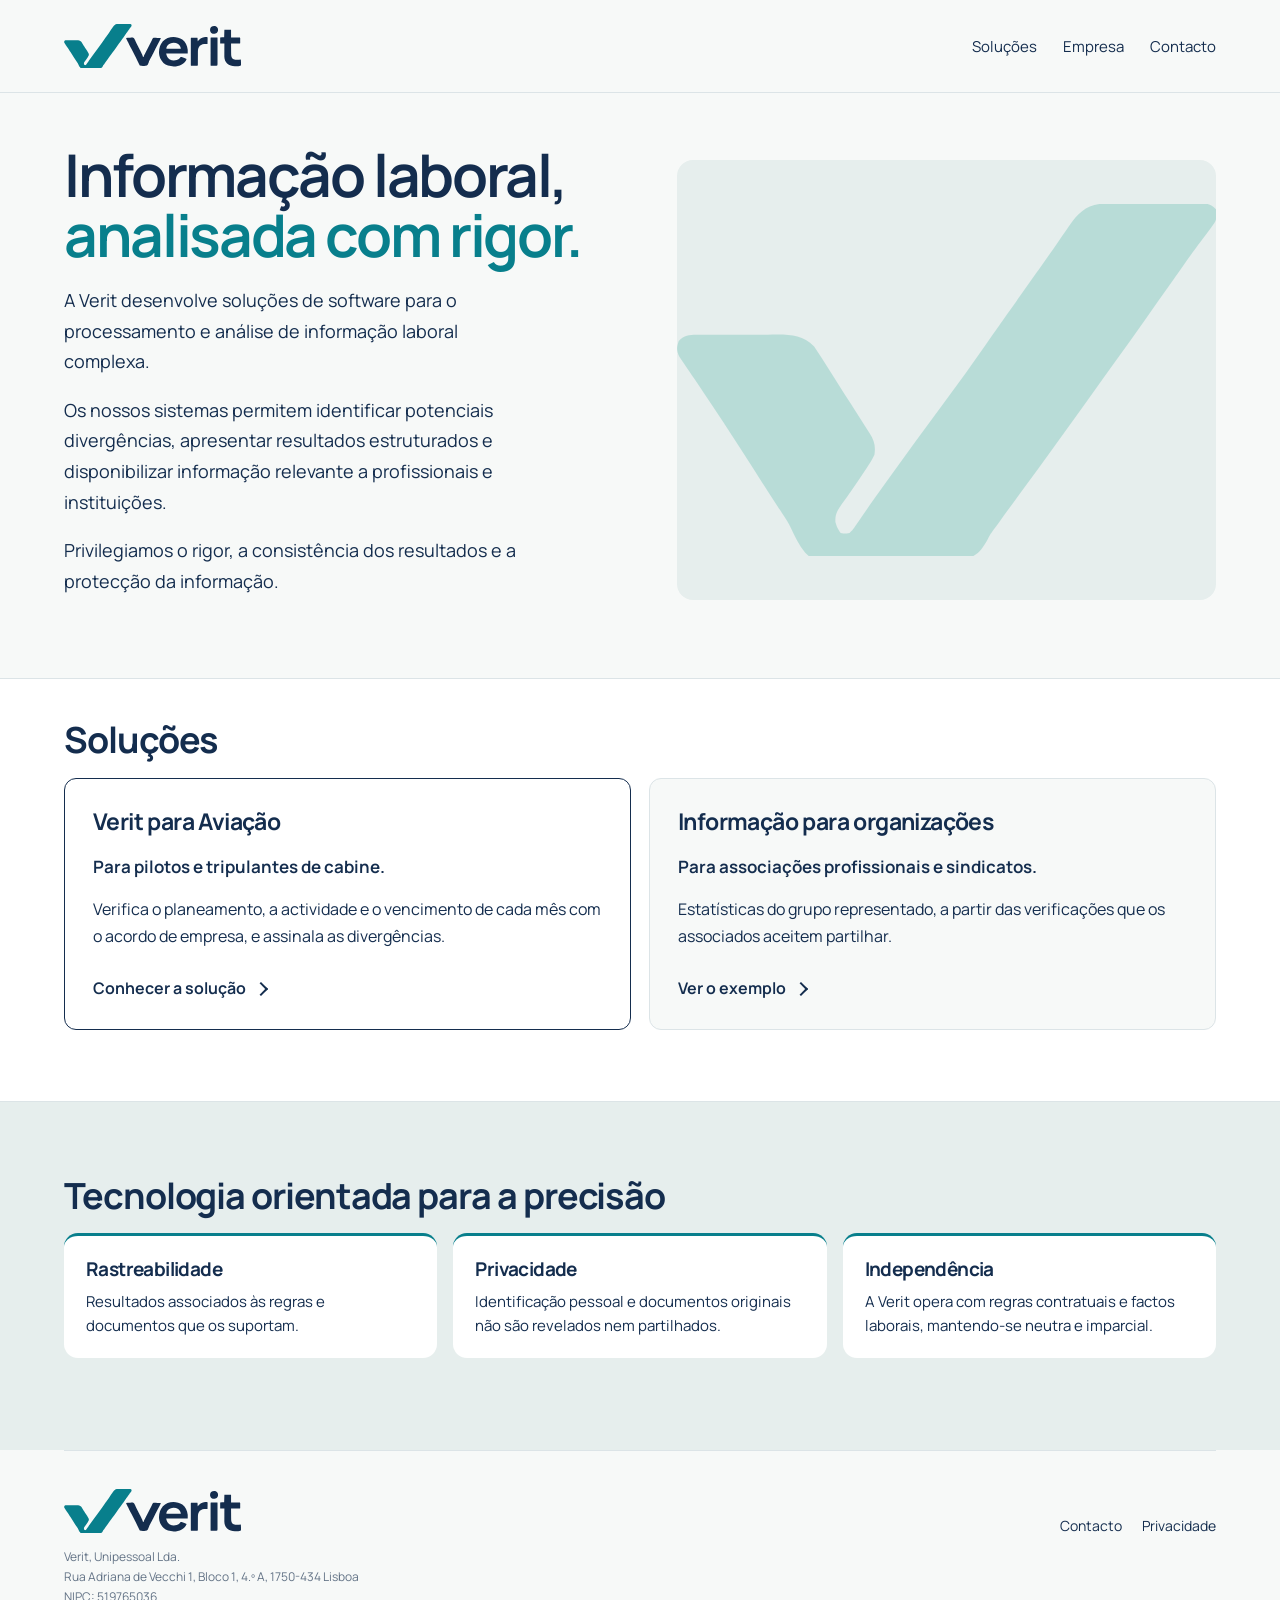
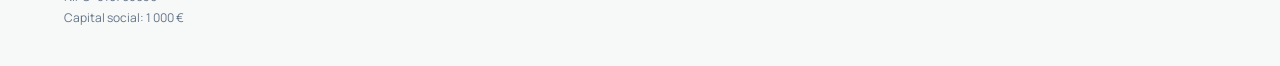
==== index.html @ fc1a677f "Independência: sem «sempre» Co-authored-by: Cursor <cursoragent@cursor.com>" ====
<!DOCTYPE html><html lang="pt-PT"><head><meta charSet="utf-8"/><meta name="viewport" content="width=device-width, initial-scale=1"/><link rel="preload" href="/brand/verit-horizontal.svg" as="image"/><link rel="stylesheet" href="/_next/static/chunks/0a1lt8kpye5p0.css" data-precedence="next"/><link rel="preload" as="script" fetchPriority="low" href="/_next/static/chunks/3hb8srup5625a.js"/><script src="/_next/static/chunks/43xzl1lfhf0kw.js" async=""></script><script src="/_next/static/chunks/3ka5mp7tlshkb.js" async=""></script><script src="/_next/static/chunks/turbopack-2u1d16houkiyo.js" async=""></script><script src="/_next/static/chunks/3rfi-3zkhb03a.js" async=""></script><script src="/_next/static/chunks/13_n7xgl4nk0u.js" async=""></script><meta name="theme-color" content="#F7F9F8"/><title>Verit — Informação laboral, analisada com rigor</title><meta name="description" content="A Verit desenvolve software que analisa planeamentos, tempos de trabalho e remunerações à luz das regras aplicáveis, com a referência de cada verificação."/><link rel="icon" href="/icon.svg?icon.2-k_0nrg1xyh2.svg" sizes="any" type="image/svg+xml"/><script src="/_next/static/chunks/0cz1d0mv5g_q7.js" noModule=""></script></head><body><div hidden=""><!--$--><!--/$--></div><a class="skip" href="#conteudo">Saltar para o conteúdo</a><div class="topbar"><div class="wrap"><header class="nav"><a class="logo" href="/" aria-label="Verit início"><img src="/brand/verit-horizontal.svg" alt="" width="795" height="198"/></a><nav class="links" aria-label="Principal"><a href="/aviacao">Soluções</a><a href="/empresa">Empresa</a><a href="/empresa#contacto">Contacto</a></nav></header></div></div><main class="site" id="conteudo" tabindex="-1"><section class="hero-band"><div class="wrap"><div class="hero"><div><h1>Informação laboral, <em>analisada com rigor.</em></h1><p>A Verit desenvolve soluções de software para o processamento e análise de informação laboral complexa.</p><p>Os nossos sistemas permitem identificar potenciais divergências, apresentar resultados estruturados e disponibilizar informação relevante a profissionais e instituições.</p><p>Privilegiamos o rigor, a consistência dos resultados e a protecção da informação.</p></div><div class="hero-art hero-mark" aria-hidden="true"><div class="giant-v"></div></div></div></div></section><section class="band-white" aria-labelledby="solucoes"><div class="wrap"><h2 id="solucoes">Soluções</h2><div class="split solutions-grid"><article class="card solution-card solution-primary"><h3>Verit para Aviação</h3><p class="card-lead">Para pilotos e tripulantes de cabine.</p><p>Verifica o planeamento, a actividade e o vencimento de cada mês com o acordo de empresa, e assinala as divergências.</p><p><a class="more" href="/aviacao">Conhecer a solução</a></p></article><article class="card solution-card solution-next"><h3>Informação para organizações</h3><p class="card-lead">Para associações profissionais e sindicatos.</p><p>Estatísticas do grupo representado, a partir das verificações que os associados aceitem partilhar.</p><p><a class="more" href="/aviacao#sindicatos">Ver o exemplo</a></p></article></div></div></section><section class="band-tint" aria-labelledby="tecnologia"><div class="wrap"><h2 id="tecnologia">Tecnologia orientada para a precisão</h2><ul class="principles"><li><h3>Rastreabilidade</h3><p>Resultados associados às regras e documentos que os suportam.</p></li><li><h3>Privacidade</h3><p>Identificação pessoal e documentos originais não são revelados nem partilhados.</p></li><li><h3>Independência</h3><p>A Verit opera com regras contratuais e factos laborais, mantendo-se neutra e imparcial.</p></li></ul></div></section></main><div class="wrap"><footer class="footer"><div class="foottop"><a class="logo" href="/" aria-label="Verit início"><img src="/brand/verit-horizontal.svg" alt="" width="795" height="198"/></a><nav class="footlinks" aria-label="No fim da página"><a href="/empresa#contacto">Contacto</a><a href="/privacidade">Privacidade</a></nav></div><div class="footlegal"><p>Verit, Unipessoal Lda.</p><p>Rua Adriana de Vecchi 1, Bloco 1, 4.º A, 1750-434 Lisboa</p><p>NIPC: 519765036</p><p>Capital social: 1 000 €</p></div></footer></div><!--$--><!--/$--><script id="_R_">(globalThis["TURBOPACK"] || (globalThis["TURBOPACK"] = [])).push({"otherChunks":["static/chunks/3hb8srup5625a.js","static/chunks/43xzl1lfhf0kw.js","static/chunks/3ka5mp7tlshkb.js"],"runtimeModuleIds":[80419]});</script><script src="/_next/static/chunks/3hb8srup5625a.js" async=""></script><script>(self.__next_f=self.__next_f||[]).push([0])</script><script>self.__next_f.push([1,"1:\"$Sreact.fragment\"\n2:\"/_next/static/chunks/3rfi-3zkhb03a.js\"\n3:I[53833,[\"$2\"],\"default\"]\n4:I[28911,[\"$2\"],\"default\"]\n6:\"/_next/static/chunks/13_n7xgl4nk0u.js\"\n7:\"LegacyHashRedirect\"\n8:I[1217,[\"$2\",\"$6\"],\"$7\"]\nf:\"ViewportBoundary\"\n10:I[75101,[\"$2\"],\"$f\"]\n12:\"MetadataBoundary\"\n13:I[75101,[\"$2\"],\"$12\"]\n14:\"$Sreact.suspense\"\n16:I[36074,[\"$2\"],\"default\",1]\n:HL[\"/_next/static/chunks/0a1lt8kpye5p0.css\",\"style\"]\n:HL[\"/brand/verit-horizontal.svg\",\"image\"]\n5:[[\"children\",{\"s\":\"__PAGE__\",\"h\":512,\"d\":{\"r\":[\"$\",\"$1\",\"c\",{\"children\":[[[\"$\",\"a\",null,{\"className\":\"skip\",\"href\":\"#conteudo\",\"children\":\"Saltar para o conteúdo\"}],[\"$\",\"div\",null,{\"className\":\"topbar\",\"children\":[\"$\",\"div\",null,{\"className\":\"wrap\",\"children\":[\"$\",\"header\",null,{\"className\":\"nav\",\"children\":[[\"$\",\"a\",null,{\"className\":\"logo\",\"href\":\"/\",\"aria-label\":\"Verit início\",\"children\":[\"$\",\"img\",null,{\"src\":\"/brand/verit-horizontal.svg\",\"alt\":\"\",\"width\":795,\"height\":198}]}],[\"$\",\"nav\",null,{\"className\":\"links\",\"aria-label\":\"Principal\",\"children\":[[\"$\",\"a\",\"/aviacao\",{\"href\":\"/aviacao\",\"aria-current\":\"$undefined\",\"children\":\"Soluções\"}],[\"$\",\"a\",\"/empresa\",{\"href\":\"/empresa\",\"aria-current\":\"$undefined\",\"children\":\"Empresa\"}],[\"$\",\"a\",\"/empresa#contacto\",{\"href\":\"/empresa#contacto\",\"aria-current\":\"$undefined\",\"children\":\"Contacto\"}]]}]]}]}]}],[\"$\",\"main\",null,{\"className\":\"site\",\"id\":\"conteudo\",\"tabIndex\":-1,\"children\":[[\"$\",\"$L8\",null,{\"from\":\"#empresa\",\"to\":\"/empresa\"}],[\"$\",\"section\",null,{\"className\":\"hero-band\",\"children\":[\"$\",\"div\",null,{\"className\":\"wrap\",\"children\":[\"$\",\"div\",null,{\"className\":\"hero\",\"children\":[[\"$\",\"div\",null,{\"children\":[[\"$\",\"h1\",null,{\"children\":[\"Informação laboral, \",[\"$\",\"em\",null,{\"children\":\"analisada com rigor.\"}]]}],[\"$\",\"p\",null,{\"children\":\"A Verit desenvolve soluções de software para o processamento e análise de informação laboral complexa.\"}],[\"$\",\"p\",null,{\"children\":\"Os nossos sistemas permitem identificar potenciais divergências, apresentar resultados estruturados e disponibilizar informação relevante a profissionais e instituições.\"}],[\"$\",\"p\",null,{\"children\":\"Privilegiamos o rigor, a consistência dos resultados e a protecção da informação.\"}]]}],[\"$\",\"div\",null,{\"className\":\"hero-art hero-mark\",\"aria-hidden\":\"true\",\"children\":[\"$\",\"div\",null,{\"className\":\"giant-v\"}]}]]}]}]}],[\"$\",\"section\",null,{\"className\":\"band-white\",\"aria-labelledby\":\"solucoes\",\"children\":[\"$\",\"div\",null,{\"className\":\"wrap\",\"children\":[[\"$\",\"h2\",null,{\"id\":\"solucoes\",\"children\":\"Soluções\"}],[\"$\",\"div\",null,{\"className\":\"split solutions-grid\",\"children\":[\"$L9\",\"$La\"]}]]}]}],\"$Lb\"]}],\"$Lc\"],[\"$Ld\"],\"$Le\"]}],\"p\":false,\"v\":null}}]]\n0:{\"P\":null,\"c\":[\"\",\"\"],\"q\":\"\",\"i\":false,\"t\":{\"t\":{\"s\":\"\",\"h\":528,\"d\":{\"r\":[\"$\",\"$1\",\"c\",{\"children\":[[[\"$\",\"link\",\"0\",{\"rel\":\"stylesheet\",\"href\":\"/_next/static/chunks/0a1lt8kpye5p0.css\",\"precedence\":\"next\",\"crossOrigin\":\"$undefined\",\"nonce\":\"$undefined\"}],[\"$\",\"script\",\"script-0\",{\"src\":\"/_next/static/chunks/3rfi-3zkhb03a.js\",\"async\":true,\"nonce\":\"$undefined\"}]],[\"$\",\"html\",null,{\"lang\":\"pt-PT\",\"children\":[\"$\",\"body\",null,{\"children\":[\"$\",\"$L3\",null,{\"parallelRouterKey\":\"children\",\"error\":\"$undefined\",\"errorStyles\":\"$undefined\",\"errorScripts\":\"$undefined\",\"template\":[\"$\",\"$L4\",null,{}],\"templateStyles\":\"$undefined\",\"templateScripts\":\"$undefined\",\"notFound\":[[[\"$\",\"a\",null,{\"className\":\"skip\",\"href\":\"#conteudo\",\"children\":\"Saltar para o conteúdo\"}],[\"$\",\"div\",null,{\"className\":\"topbar\",\"children\":[\"$\",\"div\",null,{\"className\":\"wrap\",\"children\":[\"$\",\"header\",null,{\"className\":\"nav\",\"children\":[[\"$\",\"a\",null,{\"className\":\"logo\",\"href\":\"/\",\"aria-label\":\"Verit início\",\"children\":[\"$\",\"img\",null,{\"src\":\"/brand/verit-horizontal.svg\",\"alt\":\"\",\"width\":795,\"height\":198}]}],[\"$\",\"nav\",null,{\"className\":\"links\",\"aria-label\":\"Principal\",\"children\":[[\"$\",\"a\",\"/aviacao\",{\"href\":\"/aviacao\",\"aria-current\":\"$undefined\",\"children\":\"Soluções\"}],[\"$\",\"a\",\"/empresa\",{\"href\":\"/empresa\",\"aria-current\":\"$undefined\",\"children\":\"Empresa\"}],[\"$\",\"a\",\"/empresa#contacto\",{\"href\":\"/empresa#contacto\",\"aria-current\":\"$undefined\",\"children\":\"Contacto\"}]]}]]}]}]}],[\"$\",\"main\",null,{\"className\":\"site\",\"id\":\"conteudo\",\"tabIndex\":-1,\"children\":[\"$\",\"div\",null,{\"className\":\"wrap\",\"children\":[\"$\",\"div\",null,{\"className\":\"page-intro\",\"children\":[[\"$\",\"h1\",null,{\"children\":\"Esta página não existe.\"}],[\"$\",\"p\",null,{\"className\":\"muted\",\"children\":\"O endereço não corresponde a nenhuma página da Verit.\"}],[\"$\",\"p\",null,{\"children\":[\"$\",\"a\",null,{\"className\":\"btn\",\"href\":\"/\",\"children\":\"Início\"}]}]]}]}]}],[\"$\",\"div\",null,{\"className\":\"wrap\",\"children\":[\"$\",\"footer\",null,{\"className\":\"footer\",\"children\":[[\"$\",\"div\",null,{\"className\":\"foottop\",\"children\":[[\"$\",\"a\",null,{\"className\":\"logo\",\"href\":\"/\",\"aria-label\":\"Verit início\",\"children\":[\"$\",\"img\",null,{\"src\":\"/brand/verit-horizontal.svg\",\"alt\":\"\",\"width\":795,\"height\":198}]}],[\"$\",\"nav\",null,{\"className\":\"footlinks\",\"aria-label\":\"No fim da página\",\"children\":[[\"$\",\"a\",\"/empresa#contacto\",{\"href\":\"/empresa#contacto\",\"children\":\"Contacto\"}],[\"$\",\"a\",\"/privacidade\",{\"href\":\"/privacidade\",\"children\":\"Privacidade\"}]]}]]}],[\"$\",\"div\",null,{\"className\":\"footlegal\",\"children\":[[\"$\",\"p\",\"Verit, Unipessoal Lda.\",{\"children\":\"Verit, Unipessoal Lda.\"}],[\"$\",\"p\",\"Rua Adriana de Vecchi 1, Bloco 1, 4.º A, 1750-434 Lisboa\",{\"children\":\"Rua Adriana de Vecchi 1, Bloco 1, 4.º A, 1750-434 Lisboa\"}],[\"$\",\"p\",\"NIPC: 519765036\",{\"children\":\"NIPC: 519765036\"}],[\"$\",\"p\",\"Capital social: 1 000 €\",{\"children\":\"Capital social: 1 000 €\"}]]}]]}]}]],[]],\"forbidden\":\"$undefined\",\"unauthorized\":\"$undefined\"}]}]}]]}],\"p\":false,\"v\":null},\"c\":\"$Q5\"},\"h\":{\"r\":[\"$\",\"$1\",\"h\",{\"children\":[null,[\"$\",\"$L10\",null,{\"children\":\"$L11\"}],[\"$\",\"$L13\",null,{\"children\":[[\"$\",\"div\",null,{\"hidden\":true,\"children\":[\"$\",\"$14\",null,{\"name\":\"Next.Metadata\",\"children\":\"$L15\"}]}],null]}],null]}],\"p\":false,\"v\":null}},\"m\":\"$undefined\",\"G\":[\"$16\",[[\"$\",\"link\",\"0\",{\"rel\":\"stylesheet\",\"href\":\"/_next/static/chunks/0a1lt8kpye5p0.css\",\"precedence\":\"next\",\"crossOrigin\":\"$undefined\",\"nonce\":\"$undefined\"}]]],\"S\":true,\"r\":\"$undefined\",\"s\":\"$undefined\",\"a\":\"$undefined\",\"l\":\"$undefined\",\"p\":\"$undefined\",\"d\":\"$undefined\",\"b\":\"9ZPC-E2TnrSd8UQCEp_gP\"}\n17:I[75101,[\"$2\"],\"OutletBoundary\"]\n9:[\"$\",\"article\",null,{\"className\":\"card solution-card solution-primary\",\"children\":[[\"$\",\"h3\",null,{\"children\":\"Verit para Aviação\"}],[\"$\",\"p\",null,{\"className\":\"card-lead\",\"children\":\"Para pilotos e tripulantes de cabine.\"}],[\"$\",\"p\",null,{\"children\":\"Verifica o planeamento, a actividade e o vencimento de cada mês com o acordo de empresa, e assinala as divergências.\"}],[\"$\",\"p\",null,{\"children\":[\"$\",\"a\",null,{\"className\":\"more\",\"href\":\"/aviacao\",\"children\":\"Conhecer a solução\"}]}]]}]\na:[\"$\",\"article\",null,{\"className\":\"card solution-card solution-next\",\"children\":[[\"$\",\"h3\",null,{\"children\":\"Informação para organizações\"}],[\"$\",\"p\",null,{\"className\":\"card-lead\",\"children\":\"Para associações profissionais e sindicatos.\"}],[\"$\",\"p\",null,{\"children\":\"Estatísticas do grupo representado, a partir das verificações que os associados aceitem partilhar.\"}],[\"$\",\"p\",null,{\"children\":[\"$\",\"a\",null,{\"className\":\"more\",\"href\":\"/aviacao#sindicatos\",\"children\":\"Ver o exemplo\"}]}]]}]\nb:[\"$\",\"section\",null,{\"className\":\"band-tint\",\"aria-labelledby\":\"tecnologia\",\"children\":[\"$\",\"div\",null,{\"className\":\"wrap\",\"children\":[[\"$\",\"h2\",null,{\"id\":\"tecnologia\",\"children\":\"Tecnologia orientada para a precisão\"}],[\"$\",\"ul\",null,{\"className\":\"principles\",\"children\":[[\"$\",\"li\",\"Rastreabilidade\",{\"children\":[[\"$\",\"h3\",null,{\"children\":\"Rastreabilidade\"}],[\"$\",\"p\",null,{\"children\":\"Resultados associados às regras e documentos que os suportam.\"}]]}],[\"$\",\"li\",\"Privacidade\",{\"children\":[[\"$\",\"h3\",null,{\"children\":\"Privacidade\"}],[\"$\",\"p\",null,{\"children\":\"Identificação pessoal e documentos originais não são revelados nem partilhados.\"}]]}],[\"$\",\"li\",\"Independência\",{\"children\":[[\"$\",\"h3\",null,{\"children\":\"Independência\"}],[\"$\",\"p\",null,{\"children\":\"A Verit opera com regras contratuais e factos laborais, mantendo-se neutra e imparcial.\"}]]}]]}]]}]}]\nc:[\"$\",\"div\",null,{\"className\":\"wrap\",\"children\":[\"$\",\"footer\",null,{\"className\":\"footer\",\"children\":[[\"$\",\"div\",null,{\"className\":\"foottop\",\"children\":[[\"$\",\"a\",null,{\"className\":\"logo\",\"href\":\"/\",\"aria-label\":\"Verit início\",\"children\":[\"$\",\"img\",null,{\"src\":\"/brand/verit-horizontal.svg\",\"alt\":\"\",\"width\":795,\"height\":198}]}],[\"$\",\"nav\",null,{\"className\":\"footlinks\",\"aria-label\":\"No fim da página\",\"children\":[[\"$\",\"a\",\"/empresa#contacto\",{\"href\":\"/empresa#contacto\",\"children\":\"Contacto\"}],[\"$\",\"a\",\"/privacidade\",{\"href\":\"/privacidade\",\"children\":\"Privacidade\"}]]}]]}],[\"$\",\"div\",null,{\"className\":\"footlegal\",\"children\":[[\"$\",\"p\",\"Verit, Unipessoal Lda.\",{\"children\":\"Verit, Unipessoal Lda.\"}],[\"$\",\"p\",\"Rua Adriana de Vecchi 1, Bloco 1, 4.º A, 1750-434 Lisboa\",{\"children\":\"Rua Adriana de Vecchi 1, Bloco 1, 4.º A, 1750-434 Lisboa\"}],[\"$\",\"p\",\"NIPC: 519765036\",{\"children\":\"NIPC: 519765036\"}],[\"$\",\"p\",\"Capital social: 1 000 €\",{\"children\":\"Capital social: 1 000 €\"}]]}]]}]}]\nd:[\"$\",\"script\",\"script-0\",{\"src\":\"/_next/static/chunks/13_n7xgl4nk0u.js\",\"async\":true,\"nonce\":\"$undefined\"}]\ne:[\"$\",\"$L17\",null,{\"children\":[\"$\",\"$14\",null,{\"name\":\"Next.MetadataOutlet\",\"children\":\"$@18\"}]}]\n11:[[\"$\",\"meta\",\"0\",{\"charSet\":\"utf-8\"}],[\"$\",\"meta\",\"1\",{\"name\":\"viewport\",\"content\":\"width=device-width, initial-scale=1\"}],[\"$\",\"meta\",\"2\",{\"name\":\"theme-color\",\"content\":\"#F7F9F8\"}]]\n19:I[92898,[\"$2\"],\"IconMark\"]\n15:[[\"$\",\"title\",\"0\",{\"children\":\"Verit — Informação laboral, analisada com rigor\"}],[\"$\",\"meta\",\"1\",{\"name\":\"description\",\"content\":\"A Verit desenvolve software que analisa planeamentos, tempos de trabalho e remunerações à luz das regras aplicáveis, com a referência de cada verificação.\"}],[\"$\",\"link\",\"2\",{\"rel\":\"icon\",\"href\":\"/icon.svg?icon.2-k_0nrg1xyh2.svg\",\"sizes\":\"any\",\"type\":\"image/svg+xml\"}],[\"$\",\"$L19\",\"3\",{}]]\n18:null\n"])</script></body></html>
---- _next/static/chunks/0a1lt8kpye5p0.css ----
@font-face{font-family:Manrope;src:url(/fonts/Manrope-Variable.ttf)format("truetype");font-weight:200 800;font-display:swap}:root{--navy:#142d4e;--teal:#087f8c;--paper:#f7f9f8;--mint:#ddf3eb;--line:#dce4e7;--muted:#637386}*{box-sizing:border-box}html{scroll-behavior:smooth;--lightningcss-light:initial;--lightningcss-dark: ;color-scheme:light;overflow-x:clip}body{background:var(--paper);width:100%;max-width:100%;color:var(--navy);font-synthesis:none;-webkit-font-smoothing:antialiased;margin:0;font-family:Manrope,Arial,Helvetica,sans-serif;overflow-x:clip}button,input,select{font:inherit}a{color:inherit;text-decoration:none}button,a,input,select{outline-offset:5px}button{cursor:pointer}button:focus-visible,a:focus-visible{outline:3px solid var(--teal)}.wrap{max-width:1240px;margin:auto;padding:0 44px}.nav{border-bottom:1px solid var(--line);justify-content:space-between;align-items:center;gap:24px;height:92px;display:flex}.logo{align-items:center;gap:7px;min-width:0;max-width:180px;line-height:0;display:inline-flex}.logo img{width:177px;max-width:100%;height:44px;display:block}.links{flex-wrap:wrap;align-items:center;gap:26px;font-size:13px;display:flex}.links a{align-items:center;min-height:44px;display:inline-flex}.btn{background:var(--teal);color:#fff;border:1px solid #0000;border-radius:7px;justify-content:center;align-items:center;gap:16px;padding:15px 23px;font-size:14px;font-weight:600;display:inline-flex}h1{letter-spacing:-5px;margin:27px 0;font-size:clamp(52px,6.8vw,88px);font-weight:650;line-height:1.01}h2{letter-spacing:-2px;margin:18px 0 25px;font-size:clamp(33px,4vw,52px);line-height:1.1}h3{letter-spacing:-.6px;font-size:23px}p{font-size:16px;line-height:1.7}.muted{color:var(--muted)}.hero{grid-template-columns:1.05fr 1fr;align-items:center;gap:64px;padding:76px 0 70px;display:grid}.hero p{max-width:470px;font-size:18px}.hero h1 em{color:var(--teal);font-style:normal}.small{font-size:12px;line-height:1.6}.hero-art{background:#e6eeed;border-radius:16px;justify-content:center;align-items:center;min-height:0;padding:36px 28px;display:flex;position:relative;overflow:hidden}.hero-mark{min-height:440px}.hero-mark .giant-v{opacity:1;width:100%;left:0;right:0}.giant-v{opacity:.9;pointer-events:none;background:#b8dcd7;width:86%;height:100%;position:absolute;top:0;right:-6%;-webkit-mask-image:url(/brand/verit-v.svg);mask-image:url(/brand/verit-v.svg);-webkit-mask-position:50%;mask-position:50%;-webkit-mask-size:contain;mask-size:contain;-webkit-mask-repeat:no-repeat;mask-repeat:no-repeat;-webkit-mask-source-type:alpha;mask-mode:alpha}.analysis-card{background:#fff;border-radius:14px;width:100%;padding:26px;position:relative;box-shadow:0 22px 45px #142d4e14}.hero .analysis-card p{max-width:none;font-size:16px}.hero .analysis-card p.small{font-size:12px}.row{justify-content:space-between;align-items:center;gap:16px;display:flex}.tag{background:var(--mint);color:#17604e;border-radius:5px;padding:7px 9px;font-size:11px;display:inline-flex}.tag.neutral{color:var(--muted);background:#eef1f6}section{padding:86px 0}section p{max-width:42rem}section p a{color:var(--teal);text-underline-offset:3px;text-decoration:underline}section h3{margin:48px 0 12px}.analysis-card.example{max-width:34rem;margin:28px 0 8px}.rules{border-top:1px solid var(--line);max-width:46rem;margin:8px 0 0;padding:0;list-style:none}.rules li{border-bottom:1px solid var(--line);flex-wrap:wrap;justify-content:space-between;align-items:baseline;gap:12px 24px;padding:14px 0;font-size:15px;line-height:1.5;display:flex}.rules li span:first-child{flex:1}.rules li .clause{color:var(--teal);white-space:nowrap;font-weight:700}.footer{border-top:1px solid var(--line);padding:38px 0}.footer p{max-width:22rem}.footlegal{margin-top:14px}.footer .footlegal p{max-width:none;color:var(--muted);margin:0;font-size:12px;line-height:1.7}.foottop{justify-content:space-between;align-items:flex-end;gap:20px;display:flex}.footlinks{flex-wrap:wrap;justify-content:flex-end;gap:20px;font-size:14px;line-height:1;display:flex}.footlinks a{align-items:flex-end;min-height:44px;display:inline-flex}.page-intro{max-width:800px;padding:64px 0 26px}.page-intro h1{font-size:64px}@media (max-width:900px){.wrap{padding:0 23px}.links{justify-content:flex-end;gap:14px}.hero{grid-template-columns:1fr;gap:30px;padding-top:46px}h1{letter-spacing:-3px}.hero-art{min-height:0}.page-intro h1{font-size:50px}section{padding:54px 0}.nav{flex-wrap:wrap;height:auto;min-height:78px;padding-block:12px}.logo img{width:137px;height:34px}}.skip{color:var(--navy);z-index:20;background:#fff;border-radius:7px;padding:10px 14px;font-weight:650;position:absolute;top:0;left:16px;transform:translateY(-120%)}.skip:focus{top:12px;transform:none}.topbar{z-index:5;background:var(--paper);border-bottom:1px solid var(--line);position:sticky;top:0}.topbar .nav{border-bottom:0}.topbar .logo{min-height:44px}.topbar .links{font-size:15px}.links a:hover,.footlinks a:hover{text-underline-offset:4px;text-decoration:underline}.site>section{padding:72px 0}.site>.hero-band{padding:0}.site>.band-close{padding:56px 0 64px}.band-white{box-shadow:inset 0 1px 0 var(--line), inset 0 -1px 0 var(--line);background:#fff}.band-tint{background:#e6eeed}.site h1,.site h2{text-wrap:wrap}.site h1{letter-spacing:-.04em;margin:0 0 20px;font-size:clamp(40px,4.6vw,64px);line-height:1.02}.site h2{letter-spacing:-.03em;margin:0 0 16px;font-size:clamp(28px,3vw,36px);line-height:1.2}.site .page-intro{max-width:46rem;padding:40px 0 8px}.site .page-intro h1{font-size:clamp(36px,4vw,48px)}.site>.hero-band+section{padding-top:40px}.site .hero h2{letter-spacing:-.6px;margin:0 0 12px;font-size:26px;line-height:1.25}.site .hero{gap:48px;padding:52px 0 64px}.hero>*{min-width:0}.independence{border-left:3px solid var(--teal);margin-top:22px;padding-left:14px;font-weight:650}.hero p.solutions{letter-spacing:-.2px;font-size:20px;font-weight:650;line-height:1.45}.lede{max-width:40rem;margin-top:0;font-size:18px;line-height:1.6}.hero-art .phone{z-index:1;width:min(262px,78%);position:relative}.phone{margin:0}.phone-frame{background:#161f28;border:3px solid #161f28;border-radius:36px;padding:8px;box-shadow:0 12px 28px #142d4e24}.phone-screen{aspect-ratio:1206/2622;background:#d7e1df;border-radius:28px;position:relative;overflow:hidden}.phone-screen img{object-fit:cover;object-position:top center;color:#0000;width:100%;height:100%;position:absolute;inset:0}.phone figcaption{text-align:center;color:var(--navy);margin-top:12px;font-size:14px;line-height:1.45}.gallery{contain:inline-size;grid-template-columns:repeat(2,minmax(0,280px));justify-content:center;align-items:start;gap:48px;min-width:0;max-width:100%;margin:0 0 32px;display:grid}.gallery .phone{width:min(230px,100%);margin-inline:auto}.gallery .phone-frame{border-radius:32px;padding:7px}.gallery .phone-screen{border-radius:25px}.gallery:focus-visible{outline:3px solid var(--teal);outline-offset:4px}.split{grid-template-columns:1fr 1fr;align-items:start;gap:18px;display:grid}.card{border:1px solid var(--line);background:#fff;border-radius:12px;padding:22px 24px 24px}.site .card h3{margin:0 0 10px}.card p:last-child,.card ul:last-child{margin-bottom:0}.sector-card{grid-template-columns:minmax(0,1fr) minmax(220px,.8fr);align-items:center;gap:28px;max-width:860px;padding:28px;display:grid}.sector-card h3{letter-spacing:-.8px;font-size:32px}.sector-card p{max-width:none;margin:0}.aviation-link{background:var(--navy);color:#fff;letter-spacing:-.8px;border-radius:12px;justify-content:space-between;align-items:center;gap:16px;min-height:132px;padding:24px 26px;font-size:32px;font-weight:650;line-height:1.1;display:flex}.aviation-link:after{content:"";border-top:2px solid;border-right:2px solid;flex:none;width:11px;height:11px;transform:rotate(45deg)}.aviation-link:hover{background:var(--teal);color:#fff}.site .sector-future{max-width:38rem;margin:26px 0 0;font-size:18px;line-height:1.55}.band-close h2{letter-spacing:-.8px;margin:0 0 12px;font-size:28px;line-height:1.15}.rule-tags{flex-wrap:wrap;gap:8px;margin:4px 0 16px;padding:0;list-style:none;display:flex}.rule-tags li{max-width:100%;margin:0}.rule-tags .tag{white-space:normal;text-align:left;max-width:100%;padding:8px 10px;font-size:13px;line-height:1.35;display:inline-block}.org-layout{grid-template-columns:minmax(0,5fr) minmax(0,6fr);align-items:start;gap:28px;display:grid}.org-copy p{margin:0 0 14px}.opening{letter-spacing:-.5px;color:var(--navy);margin-bottom:18px;font-size:clamp(24px,2.2vw,30px);font-weight:650;line-height:1.28}.org-blocks{grid-template-columns:1fr 1fr;gap:16px;margin-top:22px;display:grid}.org-contact{max-width:880px;margin-top:22px}.org-contact p{max-width:none}.show-list{margin:0;padding:0 0 0 1.15rem}.show-list li{margin:0 0 8px;line-height:1.5}.show-list li:last-child{margin-bottom:0}.panel{border:1px solid var(--line);background:#fff;border-radius:16px;margin:0;padding:20px 20px 14px;box-shadow:0 18px 44px #142d4e14}.flag{margin:0;padding:8px 12px;font-size:13px;font-weight:700}.panel-title{letter-spacing:-.3px;margin:14px 0 0;font-size:18px;font-weight:700;line-height:1.3}.meters{grid-template-columns:repeat(3,minmax(0,1fr));gap:8px;margin:16px 0;padding:0;list-style:none;display:grid}.meters li{background:var(--paper);border-radius:10px;min-width:0;padding:10px 10px 12px}.meters strong{letter-spacing:-1px;font-variant-numeric:tabular-nums;font-size:26px;font-weight:650;line-height:1.1;display:block}.meters span{color:var(--muted);margin-top:4px;font-size:12px;line-height:1.35;display:block}.deviation-total{background:var(--mint);border-radius:10px;align-items:baseline;gap:10px;margin:0 0 14px;padding:12px 14px;display:flex}.deviation-total strong{letter-spacing:-1.2px;color:var(--teal);font-variant-numeric:tabular-nums;font-size:36px;font-weight:700;line-height:1}.deviation-total span{color:#17604e;font-size:15px;font-weight:650}.table-scroll{overflow-x:auto}.table-scroll:focus-visible{outline:3px solid var(--teal);outline-offset:3px}.org-table{border-collapse:collapse;width:100%}.org-table th,.org-table td{text-align:left;vertical-align:middle;border-bottom:1px solid var(--line);padding:9px 12px 9px 0;font-size:14px;font-weight:500;line-height:1.35}.org-table thead th{color:var(--muted);padding-top:0;font-size:12px;font-weight:700}.org-table th[scope=row]{white-space:nowrap;color:var(--navy);font-weight:700}.org-table .c-rule{font-weight:650}.count{align-items:center;gap:8px;min-width:6.5rem;display:flex}.count b{font-variant-numeric:tabular-nums;min-width:1.4rem;font-weight:700}.track{background:#e5f2ee;border-radius:99px;flex:1;min-width:36px;height:6px}.bar{background:var(--teal);opacity:.55;border-radius:99px;height:100%;display:block}.cell-label{display:none}.panel-note{border-top:1px solid var(--line);color:var(--muted);margin:12px 0 0;padding-top:12px;font-size:12px;line-height:1.5}.sr-only{clip-path:inset(50%);white-space:nowrap;border:0;width:1px;height:1px;margin:-1px;padding:0;position:absolute;overflow:hidden}@media (max-width:900px){.site>section{padding:48px 0}.site>.band-close{padding:40px 0 48px}.site .hero{padding-top:36px}.hero-art .phone{width:min(230px,70%)}.site h1{letter-spacing:-.03em;font-size:36px}.topbar .logo img{width:177px;height:44px}.org-layout,.sector-card{grid-template-columns:1fr}.sector-card{max-width:none;padding:22px}.aviation-link{min-height:76px;font-size:26px}.hero-mark{width:168px;height:168px;min-height:168px;margin-inline:auto;padding:16px}.site,.site [id]{scroll-margin-top:140px}}@media (min-width:901px){.site,.site [id]{scroll-margin-top:108px}}@media (max-width:720px){.gallery{scroll-snap-type:x mandatory;overscroll-behavior-x:contain;scrollbar-width:none;contain:none;grid-template-columns:none;grid-auto-columns:min(78%,260px);grid-auto-flow:column;justify-content:start;gap:18px;max-width:none;margin:22px -23px 28px;padding:4px 23px 20px;scroll-padding-inline:23px;overflow-x:auto}.gallery::-webkit-scrollbar{display:none}.gallery .phone{scroll-snap-align:start;width:100%}.org-blocks,.card-grid,.data-grid,.split{grid-template-columns:1fr}.legal-rows div{grid-template-columns:1fr;gap:2px}.topbar .nav{align-items:flex-start}.topbar .links{flex:100%;justify-content:flex-start;min-width:0}.topbar .logo img{width:137px;height:34px}.meters{grid-template-columns:repeat(3,minmax(0,1fr))}.report .report-meters{grid-template-columns:repeat(2,minmax(0,1fr))}.org-table thead{clip-path:inset(50%);white-space:nowrap;border:0;width:1px;height:1px;margin:-1px;padding:0;position:absolute;overflow:hidden}.org-table tr{border-bottom:1px solid var(--line);grid-template-columns:minmax(0,1fr) auto;grid-template-areas:"rule count""clause count""amount amount";gap:2px 12px;padding:12px 0;display:grid}.org-table th,.org-table td{border:0;width:auto;padding:0;display:block}.org-table .c-clause{color:var(--muted);white-space:normal;grid-area:clause;font-size:12px;font-weight:650}.org-table .c-rule{grid-area:rule}.org-table .c-count{grid-area:count;align-self:center}.org-table .c-amount{color:var(--muted);grid-area:amount;margin-top:2px;font-size:13px}.cell-label{display:none}.count{min-width:0}.track{flex:none;width:52px}}.site:focus{outline:none}.links a[aria-current=page]{color:var(--teal);font-weight:650}.more{min-height:44px;color:var(--teal);align-items:center;gap:10px;font-weight:650;display:inline-flex}section p a.more{text-decoration:none}.more:after{content:"";border-top:2px solid;border-right:2px solid;flex:none;width:8px;height:8px;transform:rotate(45deg)}.more-down:after{transform:translateY(-2px)rotate(135deg)}.more:hover{text-underline-offset:4px;text-decoration:underline}.jump-links{gap:2px;margin:18px 0 0;padding:0;list-style:none;display:grid}.site .hero a.destination{border:1px solid var(--navy);color:var(--navy);background:#fff;border-radius:8px;margin-top:8px;padding:10px 16px;text-decoration:none}.site .hero a.destination:hover{background:var(--navy);color:#fff;text-decoration:none}.site section p a{color:var(--navy)}.topbar .links a[aria-current=page]{color:var(--navy);text-decoration:underline;-webkit-text-decoration-color:var(--teal);text-decoration-color:var(--teal);text-underline-offset:6px;font-weight:700;text-decoration-thickness:2px}.audience-jumps{flex-wrap:wrap;gap:10px;margin:22px 0 0;padding:0;list-style:none;display:flex}.jump{border-radius:8px;justify-content:space-between;align-items:center;gap:12px;min-height:48px;padding:10px 14px;font-size:15px;font-weight:650;line-height:1.3;text-decoration:none;display:inline-flex}.jump:after{content:"";border-top:2px solid;border-right:2px solid;flex:none;width:8px;height:8px;transform:translateY(-1px)rotate(135deg)}.jump-crew{color:var(--navy);border:1px solid var(--line);background:#fff;box-shadow:inset 3px 0 #17604e}.jump-crew:hover{background:var(--paper)}.jump-org{background:var(--navy);color:#fff;border:1px solid var(--navy)}.jump-org:hover{color:#fff;background:#1c3f68}.jump-org:focus-visible{outline-color:#fff}.solution-primary{border-color:var(--navy)}.solution-next{background:var(--paper)}.card-lead{font-size:17px;font-weight:650;line-height:1.5}.solution-card{padding:26px 28px 18px}.principles{grid-template-columns:repeat(3,minmax(0,1fr));gap:16px;margin:8px 0 20px;padding:0;list-style:none;display:grid}.principles li{border-top:3px solid var(--teal);background:#fff;border-radius:14px;padding:20px 22px}.site .principles h3{margin:0 0 8px;font-size:19px}.principles p{margin:0;font-size:15px;line-height:1.6}.audience-label{background:var(--mint);color:#17604e;letter-spacing:.01em;border-radius:5px;margin:0 0 18px;padding:8px 12px;font-size:14px;font-weight:700;line-height:1.35;display:inline-flex}.site>.audience{padding:80px 0 88px}.audience-crew{box-shadow:inset 0 -1px 0 var(--line);background:#fff;border-top:4px solid #17604e}.audience-org{background:var(--navy);color:#fff;border-top:4px solid #d7ebe4}.audience-org .card,.audience-org .report{color:var(--navy)}.audience-intro{max-width:46rem;margin:0 0 32px;font-size:18px;line-height:1.65}.audience-org .audience-intro{color:#e6eeed}.steps{counter-reset:step;grid-template-columns:repeat(3,minmax(0,1fr));gap:18px;margin:8px 0 28px;padding:0;list-style:none;display:grid}.steps li{counter-increment:step;border-top:1px solid var(--line);padding-top:18px}.steps li:before{content:counter(step);background:var(--mint);color:#17604e;border-radius:99px;justify-content:center;align-items:center;width:30px;height:30px;font-size:14px;font-weight:700;display:inline-flex}.site .steps h3{margin:12px 0 8px;font-size:20px}.steps p{margin:0;font-size:15px;line-height:1.65}.example-result{background:#fbf6ee;border-left:3px solid #8a5200;border-radius:0 10px 10px 0;max-width:34rem;margin:0 0 22px;padding:12px 16px}.example-result p{margin:0;font-size:14px;line-height:1.6}.example-result .example-result-label{color:#8a5200;margin-bottom:4px;font-size:13px;font-weight:700}.offline-card{max-width:34rem}.status-line{color:var(--muted);margin:24px 0 0;font-size:15px}.status-line a{align-items:center;min-height:44px;display:inline-flex}.report{background:#fff;border:1px solid #c5d0d6;border-radius:12px;max-width:880px;margin:0;overflow:hidden;box-shadow:0 18px 40px #0000002e}.report p{max-width:none}.report-banner{color:#8a5200;letter-spacing:.01em;background:#f6ead6;border-bottom:1px solid #e2d0b4;width:100%;max-width:none;margin:0;padding:12px 20px;font-size:15px;font-weight:700;line-height:1.35}.report-body{padding:20px 24px 16px}.report-head{margin:0 0 16px}.report-org{letter-spacing:-.5px;margin:0;font-size:24px;font-weight:700;line-height:1.2}.report-meta{color:var(--muted);flex-wrap:wrap;gap:4px 16px;margin:4px 0 0;font-size:14px;font-weight:600;display:flex}.report-meters{grid-template-columns:repeat(4,minmax(0,1fr))}.report .deviation-total span em{font-size:13px;font-style:normal;font-weight:600;display:block}.report-block{border-top:1px solid var(--line);margin-top:18px;padding:16px 0 0}.site .report h3{letter-spacing:-.2px;margin:0 0 10px;font-size:16px;font-weight:700}.report-chart{grid-template-columns:repeat(6,minmax(0,1fr));align-items:end;gap:10px;margin:8px 0 0;padding:0;list-style:none;display:grid}.report-chart li{grid-template-rows:auto 120px auto;justify-items:center;gap:6px;min-width:0;display:grid}.report-chart-value{font-variant-numeric:tabular-nums;font-size:13px;font-weight:700}.report-chart-column{border-bottom:1px solid var(--line);align-items:flex-end;width:100%;max-width:44px;height:100%;display:flex}.report-chart-bar{background:var(--teal);border-radius:6px 6px 0 0;width:100%}.report-chart{background:var(--paper);border-radius:10px;margin:0;padding:14px 10px 12px}.report .meters li{border:1px solid var(--line);background:var(--paper)}.report .org-table thead th{color:#586c80}.report .bar{opacity:1}.report-chart-month{color:var(--muted);font-size:12px}.report-quarter{gap:10px;margin:0;display:grid}.report-quarter dt{font-size:13px;font-weight:700}.report-quarter dd{margin:2px 0 0;font-size:15px;line-height:1.6}.card-grid{grid-template-columns:repeat(3,minmax(0,1fr));gap:16px;margin:20px 0 28px;display:grid}.data-grid{grid-template-columns:repeat(2,minmax(0,1fr));gap:16px;margin:20px 0 16px;display:grid}.data-rows{margin:0}.data-rows div{border-top:1px solid var(--line);padding:10px 0}.data-rows dt{color:var(--muted);font-size:12px;font-weight:700}.data-rows dd{margin:2px 0 0;font-size:15px;line-height:1.55}.data-after{border-top:1px solid var(--line);margin:4px 0 0;padding-top:10px;font-size:14px;font-weight:650}.account-card{margin-bottom:20px}.account-card .data-rows{max-width:42rem}.plain-list{max-width:42rem;margin:0 0 16px;padding:0 0 0 1.2rem}.plain-list li{margin:0 0 6px;line-height:1.6}.principle-list{max-width:42rem;margin:18px 0 0;padding:0;list-style:none}.principle-list li{border-bottom:1px solid var(--line);padding:12px 0;line-height:1.6}.legal-rows{border-top:1px solid var(--line);max-width:42rem;margin:0}.legal-rows div{border-bottom:1px solid var(--line);grid-template-columns:10rem minmax(0,1fr);gap:16px;padding:12px 0;display:grid}.legal-rows dt{font-weight:700}.legal-rows dd{margin:0}.contact-address{font-size:22px}.site .contact-address a{text-underline-offset:5px;align-items:center;min-height:48px;display:inline-flex}.site .btn{background:var(--navy);color:#fff;min-height:48px;text-decoration:none}.site .btn:hover{color:#fff;background:#1c3f68}.site .data-rows dt,.report .report-meta,.report-chart-month{color:#586c80}@media (max-width:1100px){.principles{grid-template-columns:repeat(2,minmax(0,1fr))}}@media (min-width:721px) and (max-width:900px){.site h1{font-size:44px}.site,.site [id]{scroll-margin-top:108px}}@media (max-width:720px){.principles{grid-template-columns:1fr}.site .hero a.destination{justify-content:space-between;width:100%;display:flex}.audience-jumps{display:grid}.audience-jumps .jump{width:100%}}@media (max-width:900px){.steps{grid-template-columns:1fr}.site>.audience{padding:52px 0 60px}.report-meters{grid-template-columns:repeat(2,minmax(0,1fr))}.report-body{padding:16px 16px 12px}.report-chart{gap:6px}}@media (prefers-reduced-motion:reduce){html{scroll-behavior:auto}}
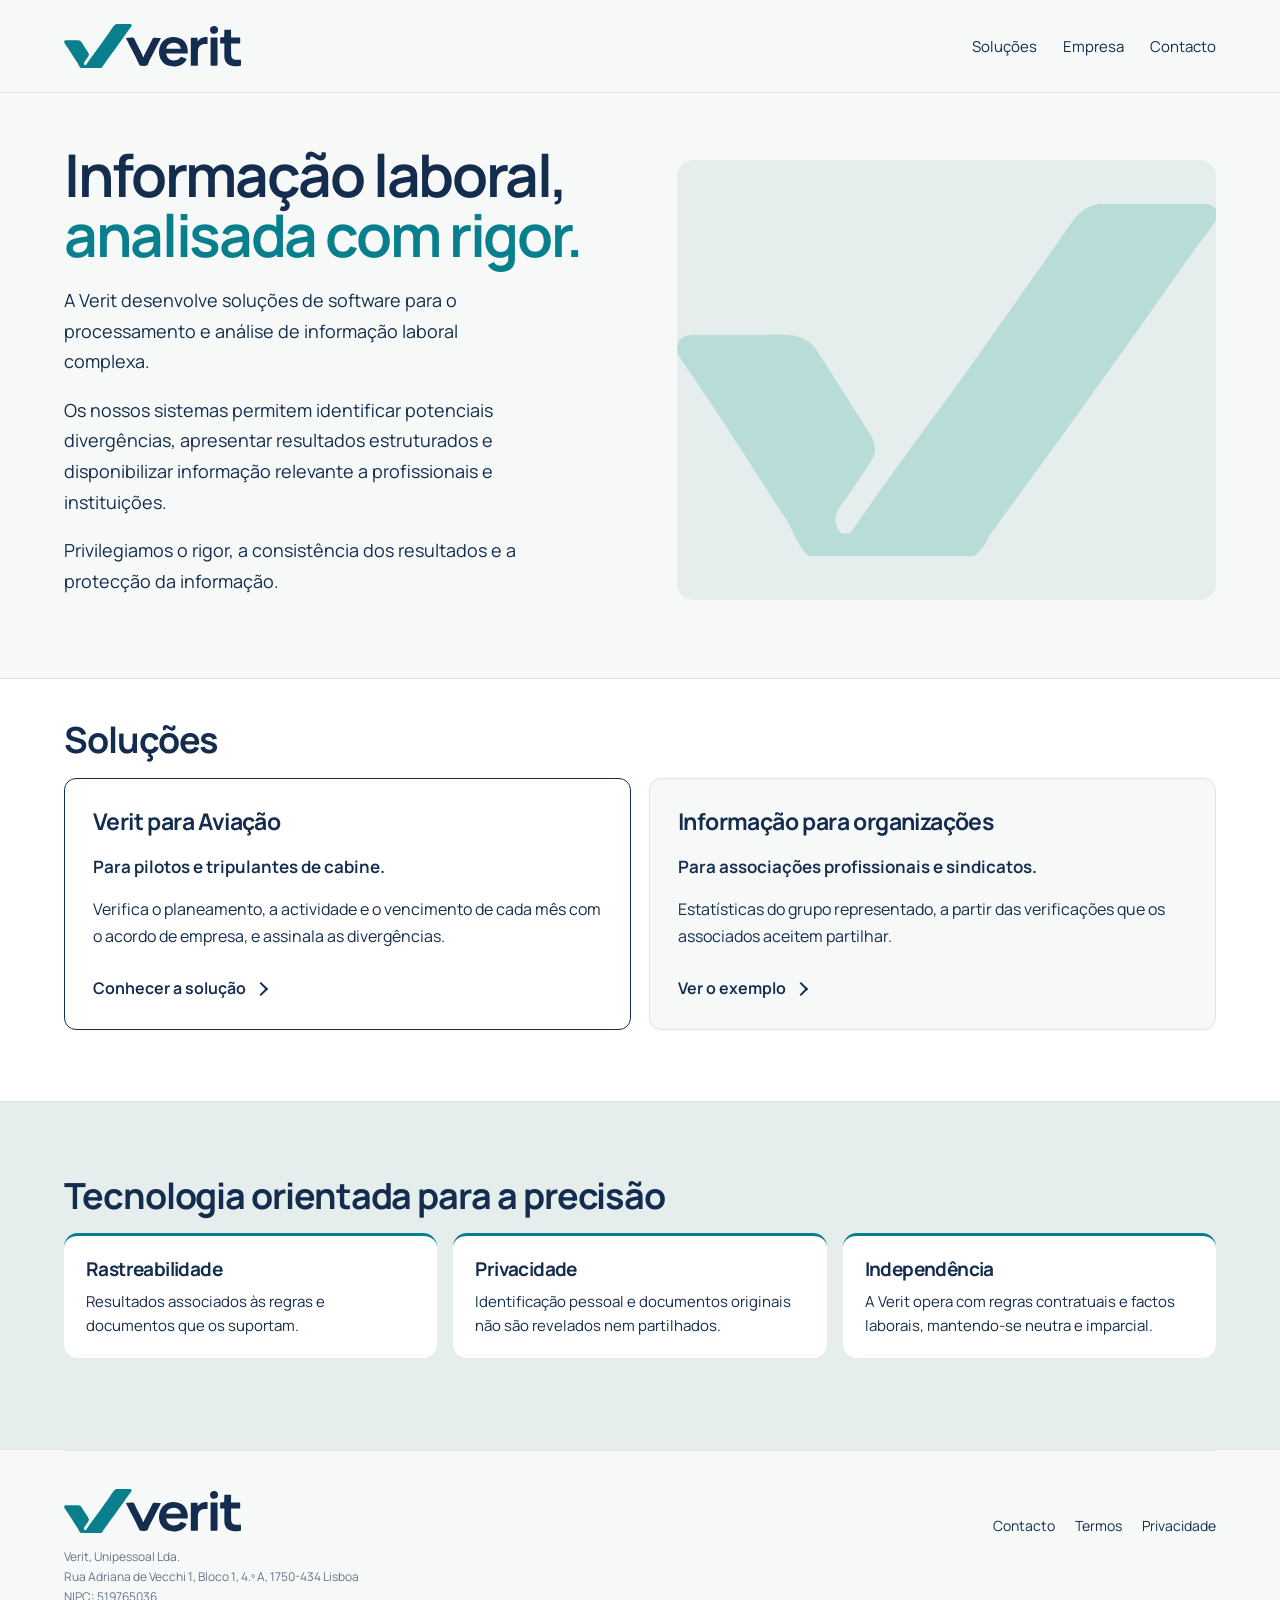
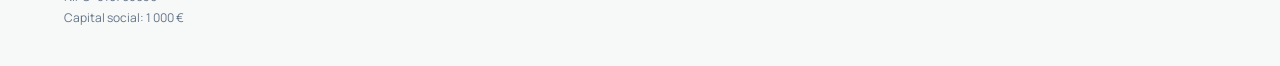
==== commit da885ed4: "Termos e Condições e Privacidade actualizada Co-authored-by: Cursor <cursoragent@cursor.com>" ====
--- a/index.html
+++ b/index.html
@@ -1 +1 @@
-<!DOCTYPE html><html lang="pt-PT"><head><meta charSet="utf-8"/><meta name="viewport" content="width=device-width, initial-scale=1"/><link rel="preload" href="/brand/verit-horizontal.svg" as="image"/><link rel="stylesheet" href="/_next/static/chunks/0a1lt8kpye5p0.css" data-precedence="next"/><link rel="preload" as="script" fetchPriority="low" href="/_next/static/chunks/3hb8srup5625a.js"/><script src="/_next/static/chunks/43xzl1lfhf0kw.js" async=""></script><script src="/_next/static/chunks/3ka5mp7tlshkb.js" async=""></script><script src="/_next/static/chunks/turbopack-2u1d16houkiyo.js" async=""></script><script src="/_next/static/chunks/3rfi-3zkhb03a.js" async=""></script><script src="/_next/static/chunks/13_n7xgl4nk0u.js" async=""></script><meta name="theme-color" content="#F7F9F8"/><title>Verit — Informação laboral, analisada com rigor</title><meta name="description" content="A Verit desenvolve software que analisa planeamentos, tempos de trabalho e remunerações à luz das regras aplicáveis, com a referência de cada verificação."/><link rel="icon" href="/icon.svg?icon.2-k_0nrg1xyh2.svg" sizes="any" type="image/svg+xml"/><script src="/_next/static/chunks/0cz1d0mv5g_q7.js" noModule=""></script></head><body><div hidden=""><!--$--><!--/$--></div><a class="skip" href="#conteudo">Saltar para o conteúdo</a><div class="topbar"><div class="wrap"><header class="nav"><a class="logo" href="/" aria-label="Verit início"><img src="/brand/verit-horizontal.svg" alt="" width="795" height="198"/></a><nav class="links" aria-label="Principal"><a href="/aviacao">Soluções</a><a href="/empresa">Empresa</a><a href="/empresa#contacto">Contacto</a></nav></header></div></div><main class="site" id="conteudo" tabindex="-1"><section class="hero-band"><div class="wrap"><div class="hero"><div><h1>Informação laboral, <em>analisada com rigor.</em></h1><p>A Verit desenvolve soluções de software para o processamento e análise de informação laboral complexa.</p><p>Os nossos sistemas permitem identificar potenciais divergências, apresentar resultados estruturados e disponibilizar informação relevante a profissionais e instituições.</p><p>Privilegiamos o rigor, a consistência dos resultados e a protecção da informação.</p></div><div class="hero-art hero-mark" aria-hidden="true"><div class="giant-v"></div></div></div></div></section><section class="band-white" aria-labelledby="solucoes"><div class="wrap"><h2 id="solucoes">Soluções</h2><div class="split solutions-grid"><article class="card solution-card solution-primary"><h3>Verit para Aviação</h3><p class="card-lead">Para pilotos e tripulantes de cabine.</p><p>Verifica o planeamento, a actividade e o vencimento de cada mês com o acordo de empresa, e assinala as divergências.</p><p><a class="more" href="/aviacao">Conhecer a solução</a></p></article><article class="card solution-card solution-next"><h3>Informação para organizações</h3><p class="card-lead">Para associações profissionais e sindicatos.</p><p>Estatísticas do grupo representado, a partir das verificações que os associados aceitem partilhar.</p><p><a class="more" href="/aviacao#sindicatos">Ver o exemplo</a></p></article></div></div></section><section class="band-tint" aria-labelledby="tecnologia"><div class="wrap"><h2 id="tecnologia">Tecnologia orientada para a precisão</h2><ul class="principles"><li><h3>Rastreabilidade</h3><p>Resultados associados às regras e documentos que os suportam.</p></li><li><h3>Privacidade</h3><p>Identificação pessoal e documentos originais não são revelados nem partilhados.</p></li><li><h3>Independência</h3><p>A Verit opera com regras contratuais e factos laborais, mantendo-se neutra e imparcial.</p></li></ul></div></section></main><div class="wrap"><footer class="footer"><div class="foottop"><a class="logo" href="/" aria-label="Verit início"><img src="/brand/verit-horizontal.svg" alt="" width="795" height="198"/></a><nav class="footlinks" aria-label="No fim da página"><a href="/empresa#contacto">Contacto</a><a href="/privacidade">Privacidade</a></nav></div><div class="footlegal"><p>Verit, Unipessoal Lda.</p><p>Rua Adriana de Vecchi 1, Bloco 1, 4.º A, 1750-434 Lisboa</p><p>NIPC: 519765036</p><p>Capital social: 1 000 €</p></div></footer></div><!--$--><!--/$--><script id="_R_">(globalThis["TURBOPACK"] || (globalThis["TURBOPACK"] = [])).push({"otherChunks":["static/chunks/3hb8srup5625a.js","static/chunks/43xzl1lfhf0kw.js","static/chunks/3ka5mp7tlshkb.js"],"runtimeModuleIds":[80419]});</script><script src="/_next/static/chunks/3hb8srup5625a.js" async=""></script><script>(self.__next_f=self.__next_f||[]).push([0])</script><script>self.__next_f.push([1,"1:\"$Sreact.fragment\"\n2:\"/_next/static/chunks/3rfi-3zkhb03a.js\"\n3:I[53833,[\"$2\"],\"default\"]\n4:I[28911,[\"$2\"],\"default\"]\n6:\"/_next/static/chunks/13_n7xgl4nk0u.js\"\n7:\"LegacyHashRedirect\"\n8:I[1217,[\"$2\",\"$6\"],\"$7\"]\nf:\"ViewportBoundary\"\n10:I[75101,[\"$2\"],\"$f\"]\n12:\"MetadataBoundary\"\n13:I[75101,[\"$2\"],\"$12\"]\n14:\"$Sreact.suspense\"\n16:I[36074,[\"$2\"],\"default\",1]\n:HL[\"/_next/static/chunks/0a1lt8kpye5p0.css\",\"style\"]\n:HL[\"/brand/verit-horizontal.svg\",\"image\"]\n5:[[\"children\",{\"s\":\"__PAGE__\",\"h\":512,\"d\":{\"r\":[\"$\",\"$1\",\"c\",{\"children\":[[[\"$\",\"a\",null,{\"className\":\"skip\",\"href\":\"#conteudo\",\"children\":\"Saltar para o conteúdo\"}],[\"$\",\"div\",null,{\"className\":\"topbar\",\"children\":[\"$\",\"div\",null,{\"className\":\"wrap\",\"children\":[\"$\",\"header\",null,{\"className\":\"nav\",\"children\":[[\"$\",\"a\",null,{\"className\":\"logo\",\"href\":\"/\",\"aria-label\":\"Verit início\",\"children\":[\"$\",\"img\",null,{\"src\":\"/brand/verit-horizontal.svg\",\"alt\":\"\",\"width\":795,\"height\":198}]}],[\"$\",\"nav\",null,{\"className\":\"links\",\"aria-label\":\"Principal\",\"children\":[[\"$\",\"a\",\"/aviacao\",{\"href\":\"/aviacao\",\"aria-current\":\"$undefined\",\"children\":\"Soluções\"}],[\"$\",\"a\",\"/empresa\",{\"href\":\"/empresa\",\"aria-current\":\"$undefined\",\"children\":\"Empresa\"}],[\"$\",\"a\",\"/empresa#contacto\",{\"href\":\"/empresa#contacto\",\"aria-current\":\"$undefined\",\"children\":\"Contacto\"}]]}]]}]}]}],[\"$\",\"main\",null,{\"className\":\"site\",\"id\":\"conteudo\",\"tabIndex\":-1,\"children\":[[\"$\",\"$L8\",null,{\"from\":\"#empresa\",\"to\":\"/empresa\"}],[\"$\",\"section\",null,{\"className\":\"hero-band\",\"children\":[\"$\",\"div\",null,{\"className\":\"wrap\",\"children\":[\"$\",\"div\",null,{\"className\":\"hero\",\"children\":[[\"$\",\"div\",null,{\"children\":[[\"$\",\"h1\",null,{\"children\":[\"Informação laboral, \",[\"$\",\"em\",null,{\"children\":\"analisada com rigor.\"}]]}],[\"$\",\"p\",null,{\"children\":\"A Verit desenvolve soluções de software para o processamento e análise de informação laboral complexa.\"}],[\"$\",\"p\",null,{\"children\":\"Os nossos sistemas permitem identificar potenciais divergências, apresentar resultados estruturados e disponibilizar informação relevante a profissionais e instituições.\"}],[\"$\",\"p\",null,{\"children\":\"Privilegiamos o rigor, a consistência dos resultados e a protecção da informação.\"}]]}],[\"$\",\"div\",null,{\"className\":\"hero-art hero-mark\",\"aria-hidden\":\"true\",\"children\":[\"$\",\"div\",null,{\"className\":\"giant-v\"}]}]]}]}]}],[\"$\",\"section\",null,{\"className\":\"band-white\",\"aria-labelledby\":\"solucoes\",\"children\":[\"$\",\"div\",null,{\"className\":\"wrap\",\"children\":[[\"$\",\"h2\",null,{\"id\":\"solucoes\",\"children\":\"Soluções\"}],[\"$\",\"div\",null,{\"className\":\"split solutions-grid\",\"children\":[\"$L9\",\"$La\"]}]]}]}],\"$Lb\"]}],\"$Lc\"],[\"$Ld\"],\"$Le\"]}],\"p\":false,\"v\":null}}]]\n0:{\"P\":null,\"c\":[\"\",\"\"],\"q\":\"\",\"i\":false,\"t\":{\"t\":{\"s\":\"\",\"h\":528,\"d\":{\"r\":[\"$\",\"$1\",\"c\",{\"children\":[[[\"$\",\"link\",\"0\",{\"rel\":\"stylesheet\",\"href\":\"/_next/static/chunks/0a1lt8kpye5p0.css\",\"precedence\":\"next\",\"crossOrigin\":\"$undefined\",\"nonce\":\"$undefined\"}],[\"$\",\"script\",\"script-0\",{\"src\":\"/_next/static/chunks/3rfi-3zkhb03a.js\",\"async\":true,\"nonce\":\"$undefined\"}]],[\"$\",\"html\",null,{\"lang\":\"pt-PT\",\"children\":[\"$\",\"body\",null,{\"children\":[\"$\",\"$L3\",null,{\"parallelRouterKey\":\"children\",\"error\":\"$undefined\",\"errorStyles\":\"$undefined\",\"errorScripts\":\"$undefined\",\"template\":[\"$\",\"$L4\",null,{}],\"templateStyles\":\"$undefined\",\"templateScripts\":\"$undefined\",\"notFound\":[[[\"$\",\"a\",null,{\"className\":\"skip\",\"href\":\"#conteudo\",\"children\":\"Saltar para o conteúdo\"}],[\"$\",\"div\",null,{\"className\":\"topbar\",\"children\":[\"$\",\"div\",null,{\"className\":\"wrap\",\"children\":[\"$\",\"header\",null,{\"className\":\"nav\",\"children\":[[\"$\",\"a\",null,{\"className\":\"logo\",\"href\":\"/\",\"aria-label\":\"Verit início\",\"children\":[\"$\",\"img\",null,{\"src\":\"/brand/verit-horizontal.svg\",\"alt\":\"\",\"width\":795,\"height\":198}]}],[\"$\",\"nav\",null,{\"className\":\"links\",\"aria-label\":\"Principal\",\"children\":[[\"$\",\"a\",\"/aviacao\",{\"href\":\"/aviacao\",\"aria-current\":\"$undefined\",\"children\":\"Soluções\"}],[\"$\",\"a\",\"/empresa\",{\"href\":\"/empresa\",\"aria-current\":\"$undefined\",\"children\":\"Empresa\"}],[\"$\",\"a\",\"/empresa#contacto\",{\"href\":\"/empresa#contacto\",\"aria-current\":\"$undefined\",\"children\":\"Contacto\"}]]}]]}]}]}],[\"$\",\"main\",null,{\"className\":\"site\",\"id\":\"conteudo\",\"tabIndex\":-1,\"children\":[\"$\",\"div\",null,{\"className\":\"wrap\",\"children\":[\"$\",\"div\",null,{\"className\":\"page-intro\",\"children\":[[\"$\",\"h1\",null,{\"children\":\"Esta página não existe.\"}],[\"$\",\"p\",null,{\"className\":\"muted\",\"children\":\"O endereço não corresponde a nenhuma página da Verit.\"}],[\"$\",\"p\",null,{\"children\":[\"$\",\"a\",null,{\"className\":\"btn\",\"href\":\"/\",\"children\":\"Início\"}]}]]}]}]}],[\"$\",\"div\",null,{\"className\":\"wrap\",\"children\":[\"$\",\"footer\",null,{\"className\":\"footer\",\"children\":[[\"$\",\"div\",null,{\"className\":\"foottop\",\"children\":[[\"$\",\"a\",null,{\"className\":\"logo\",\"href\":\"/\",\"aria-label\":\"Verit início\",\"children\":[\"$\",\"img\",null,{\"src\":\"/brand/verit-horizontal.svg\",\"alt\":\"\",\"width\":795,\"height\":198}]}],[\"$\",\"nav\",null,{\"className\":\"footlinks\",\"aria-label\":\"No fim da página\",\"children\":[[\"$\",\"a\",\"/empresa#contacto\",{\"href\":\"/empresa#contacto\",\"children\":\"Contacto\"}],[\"$\",\"a\",\"/privacidade\",{\"href\":\"/privacidade\",\"children\":\"Privacidade\"}]]}]]}],[\"$\",\"div\",null,{\"className\":\"footlegal\",\"children\":[[\"$\",\"p\",\"Verit, Unipessoal Lda.\",{\"children\":\"Verit, Unipessoal Lda.\"}],[\"$\",\"p\",\"Rua Adriana de Vecchi 1, Bloco 1, 4.º A, 1750-434 Lisboa\",{\"children\":\"Rua Adriana de Vecchi 1, Bloco 1, 4.º A, 1750-434 Lisboa\"}],[\"$\",\"p\",\"NIPC: 519765036\",{\"children\":\"NIPC: 519765036\"}],[\"$\",\"p\",\"Capital social: 1 000 €\",{\"children\":\"Capital social: 1 000 €\"}]]}]]}]}]],[]],\"forbidden\":\"$undefined\",\"unauthorized\":\"$undefined\"}]}]}]]}],\"p\":false,\"v\":null},\"c\":\"$Q5\"},\"h\":{\"r\":[\"$\",\"$1\",\"h\",{\"children\":[null,[\"$\",\"$L10\",null,{\"children\":\"$L11\"}],[\"$\",\"$L13\",null,{\"children\":[[\"$\",\"div\",null,{\"hidden\":true,\"children\":[\"$\",\"$14\",null,{\"name\":\"Next.Metadata\",\"children\":\"$L15\"}]}],null]}],null]}],\"p\":false,\"v\":null}},\"m\":\"$undefined\",\"G\":[\"$16\",[[\"$\",\"link\",\"0\",{\"rel\":\"stylesheet\",\"href\":\"/_next/static/chunks/0a1lt8kpye5p0.css\",\"precedence\":\"next\",\"crossOrigin\":\"$undefined\",\"nonce\":\"$undefined\"}]]],\"S\":true,\"r\":\"$undefined\",\"s\":\"$undefined\",\"a\":\"$undefined\",\"l\":\"$undefined\",\"p\":\"$undefined\",\"d\":\"$undefined\",\"b\":\"9ZPC-E2TnrSd8UQCEp_gP\"}\n17:I[75101,[\"$2\"],\"OutletBoundary\"]\n9:[\"$\",\"article\",null,{\"className\":\"card solution-card solution-primary\",\"children\":[[\"$\",\"h3\",null,{\"children\":\"Verit para Aviação\"}],[\"$\",\"p\",null,{\"className\":\"card-lead\",\"children\":\"Para pilotos e tripulantes de cabine.\"}],[\"$\",\"p\",null,{\"children\":\"Verifica o planeamento, a actividade e o vencimento de cada mês com o acordo de empresa, e assinala as divergências.\"}],[\"$\",\"p\",null,{\"children\":[\"$\",\"a\",null,{\"className\":\"more\",\"href\":\"/aviacao\",\"children\":\"Conhecer a solução\"}]}]]}]\na:[\"$\",\"article\",null,{\"className\":\"card solution-card solution-next\",\"children\":[[\"$\",\"h3\",null,{\"children\":\"Informação para organizações\"}],[\"$\",\"p\",null,{\"className\":\"card-lead\",\"children\":\"Para associações profissionais e sindicatos.\"}],[\"$\",\"p\",null,{\"children\":\"Estatísticas do grupo representado, a partir das verificações que os associados aceitem partilhar.\"}],[\"$\",\"p\",null,{\"children\":[\"$\",\"a\",null,{\"className\":\"more\",\"href\":\"/aviacao#sindicatos\",\"children\":\"Ver o exemplo\"}]}]]}]\nb:[\"$\",\"section\",null,{\"className\":\"band-tint\",\"aria-labelledby\":\"tecnologia\",\"children\":[\"$\",\"div\",null,{\"className\":\"wrap\",\"children\":[[\"$\",\"h2\",null,{\"id\":\"tecnologia\",\"children\":\"Tecnologia orientada para a precisão\"}],[\"$\",\"ul\",null,{\"className\":\"principles\",\"children\":[[\"$\",\"li\",\"Rastreabilidade\",{\"children\":[[\"$\",\"h3\",null,{\"children\":\"Rastreabilidade\"}],[\"$\",\"p\",null,{\"children\":\"Resultados associados às regras e documentos que os suportam.\"}]]}],[\"$\",\"li\",\"Privacidade\",{\"children\":[[\"$\",\"h3\",null,{\"children\":\"Privacidade\"}],[\"$\",\"p\",null,{\"children\":\"Identificação pessoal e documentos originais não são revelados nem partilhados.\"}]]}],[\"$\",\"li\",\"Independência\",{\"children\":[[\"$\",\"h3\",null,{\"children\":\"Independência\"}],[\"$\",\"p\",null,{\"children\":\"A Verit opera com regras contratuais e factos laborais, mantendo-se neutra e imparcial.\"}]]}]]}]]}]}]\nc:[\"$\",\"div\",null,{\"className\":\"wrap\",\"children\":[\"$\",\"footer\",null,{\"className\":\"footer\",\"children\":[[\"$\",\"div\",null,{\"className\":\"foottop\",\"children\":[[\"$\",\"a\",null,{\"className\":\"logo\",\"href\":\"/\",\"aria-label\":\"Verit início\",\"children\":[\"$\",\"img\",null,{\"src\":\"/brand/verit-horizontal.svg\",\"alt\":\"\",\"width\":795,\"height\":198}]}],[\"$\",\"nav\",null,{\"className\":\"footlinks\",\"aria-label\":\"No fim da página\",\"children\":[[\"$\",\"a\",\"/empresa#contacto\",{\"href\":\"/empresa#contacto\",\"children\":\"Contacto\"}],[\"$\",\"a\",\"/privacidade\",{\"href\":\"/privacidade\",\"children\":\"Privacidade\"}]]}]]}],[\"$\",\"div\",null,{\"className\":\"footlegal\",\"children\":[[\"$\",\"p\",\"Verit, Unipessoal Lda.\",{\"children\":\"Verit, Unipessoal Lda.\"}],[\"$\",\"p\",\"Rua Adriana de Vecchi 1, Bloco 1, 4.º A, 1750-434 Lisboa\",{\"children\":\"Rua Adriana de Vecchi 1, Bloco 1, 4.º A, 1750-434 Lisboa\"}],[\"$\",\"p\",\"NIPC: 519765036\",{\"children\":\"NIPC: 519765036\"}],[\"$\",\"p\",\"Capital social: 1 000 €\",{\"children\":\"Capital social: 1 000 €\"}]]}]]}]}]\nd:[\"$\",\"script\",\"script-0\",{\"src\":\"/_next/static/chunks/13_n7xgl4nk0u.js\",\"async\":true,\"nonce\":\"$undefined\"}]\ne:[\"$\",\"$L17\",null,{\"children\":[\"$\",\"$14\",null,{\"name\":\"Next.MetadataOutlet\",\"children\":\"$@18\"}]}]\n11:[[\"$\",\"meta\",\"0\",{\"charSet\":\"utf-8\"}],[\"$\",\"meta\",\"1\",{\"name\":\"viewport\",\"content\":\"width=device-width, initial-scale=1\"}],[\"$\",\"meta\",\"2\",{\"name\":\"theme-color\",\"content\":\"#F7F9F8\"}]]\n19:I[92898,[\"$2\"],\"IconMark\"]\n15:[[\"$\",\"title\",\"0\",{\"children\":\"Verit — Informação laboral, analisada com rigor\"}],[\"$\",\"meta\",\"1\",{\"name\":\"description\",\"content\":\"A Verit desenvolve software que analisa planeamentos, tempos de trabalho e remunerações à luz das regras aplicáveis, com a referência de cada verificação.\"}],[\"$\",\"link\",\"2\",{\"rel\":\"icon\",\"href\":\"/icon.svg?icon.2-k_0nrg1xyh2.svg\",\"sizes\":\"any\",\"type\":\"image/svg+xml\"}],[\"$\",\"$L19\",\"3\",{}]]\n18:null\n"])</script></body></html>+<!DOCTYPE html><html lang="pt-PT"><head><meta charSet="utf-8"/><meta name="viewport" content="width=device-width, initial-scale=1"/><link rel="preload" href="/brand/verit-horizontal.svg" as="image"/><link rel="stylesheet" href="/_next/static/chunks/0a1lt8kpye5p0.css" data-precedence="next"/><link rel="preload" as="script" fetchPriority="low" href="/_next/static/chunks/3hb8srup5625a.js"/><script src="/_next/static/chunks/43xzl1lfhf0kw.js" async=""></script><script src="/_next/static/chunks/3ka5mp7tlshkb.js" async=""></script><script src="/_next/static/chunks/turbopack-2u1d16houkiyo.js" async=""></script><script src="/_next/static/chunks/3rfi-3zkhb03a.js" async=""></script><script src="/_next/static/chunks/13_n7xgl4nk0u.js" async=""></script><meta name="theme-color" content="#F7F9F8"/><title>Verit — Informação laboral, analisada com rigor</title><meta name="description" content="A Verit desenvolve software que analisa planeamentos, tempos de trabalho e remunerações à luz das regras aplicáveis, com a referência de cada verificação."/><link rel="icon" href="/icon.svg?icon.2-k_0nrg1xyh2.svg" sizes="any" type="image/svg+xml"/><script src="/_next/static/chunks/0cz1d0mv5g_q7.js" noModule=""></script></head><body><div hidden=""><!--$--><!--/$--></div><a class="skip" href="#conteudo">Saltar para o conteúdo</a><div class="topbar"><div class="wrap"><header class="nav"><a class="logo" href="/" aria-label="Verit início"><img src="/brand/verit-horizontal.svg" alt="" width="795" height="198"/></a><nav class="links" aria-label="Principal"><a href="/aviacao">Soluções</a><a href="/empresa">Empresa</a><a href="/empresa#contacto">Contacto</a></nav></header></div></div><main class="site" id="conteudo" tabindex="-1"><section class="hero-band"><div class="wrap"><div class="hero"><div><h1>Informação laboral, <em>analisada com rigor.</em></h1><p>A Verit desenvolve soluções de software para o processamento e análise de informação laboral complexa.</p><p>Os nossos sistemas permitem identificar potenciais divergências, apresentar resultados estruturados e disponibilizar informação relevante a profissionais e instituições.</p><p>Privilegiamos o rigor, a consistência dos resultados e a protecção da informação.</p></div><div class="hero-art hero-mark" aria-hidden="true"><div class="giant-v"></div></div></div></div></section><section class="band-white" aria-labelledby="solucoes"><div class="wrap"><h2 id="solucoes">Soluções</h2><div class="split solutions-grid"><article class="card solution-card solution-primary"><h3>Verit para Aviação</h3><p class="card-lead">Para pilotos e tripulantes de cabine.</p><p>Verifica o planeamento, a actividade e o vencimento de cada mês com o acordo de empresa, e assinala as divergências.</p><p><a class="more" href="/aviacao">Conhecer a solução</a></p></article><article class="card solution-card solution-next"><h3>Informação para organizações</h3><p class="card-lead">Para associações profissionais e sindicatos.</p><p>Estatísticas do grupo representado, a partir das verificações que os associados aceitem partilhar.</p><p><a class="more" href="/aviacao#sindicatos">Ver o exemplo</a></p></article></div></div></section><section class="band-tint" aria-labelledby="tecnologia"><div class="wrap"><h2 id="tecnologia">Tecnologia orientada para a precisão</h2><ul class="principles"><li><h3>Rastreabilidade</h3><p>Resultados associados às regras e documentos que os suportam.</p></li><li><h3>Privacidade</h3><p>Identificação pessoal e documentos originais não são revelados nem partilhados.</p></li><li><h3>Independência</h3><p>A Verit opera com regras contratuais e factos laborais, mantendo-se neutra e imparcial.</p></li></ul></div></section></main><div class="wrap"><footer class="footer"><div class="foottop"><a class="logo" href="/" aria-label="Verit início"><img src="/brand/verit-horizontal.svg" alt="" width="795" height="198"/></a><nav class="footlinks" aria-label="No fim da página"><a href="/empresa#contacto">Contacto</a><a href="/termos">Termos</a><a href="/privacidade">Privacidade</a></nav></div><div class="footlegal"><p>Verit, Unipessoal Lda.</p><p>Rua Adriana de Vecchi 1, Bloco 1, 4.º A, 1750-434 Lisboa</p><p>NIPC: 519765036</p><p>Capital social: 1 000 €</p></div></footer></div><!--$--><!--/$--><script id="_R_">(globalThis["TURBOPACK"] || (globalThis["TURBOPACK"] = [])).push({"otherChunks":["static/chunks/3hb8srup5625a.js","static/chunks/43xzl1lfhf0kw.js","static/chunks/3ka5mp7tlshkb.js"],"runtimeModuleIds":[80419]});</script><script src="/_next/static/chunks/3hb8srup5625a.js" async=""></script><script>(self.__next_f=self.__next_f||[]).push([0])</script><script>self.__next_f.push([1,"1:\"$Sreact.fragment\"\n2:\"/_next/static/chunks/3rfi-3zkhb03a.js\"\n3:I[53833,[\"$2\"],\"default\"]\n4:I[28911,[\"$2\"],\"default\"]\n6:\"/_next/static/chunks/13_n7xgl4nk0u.js\"\n7:\"LegacyHashRedirect\"\n8:I[1217,[\"$2\",\"$6\"],\"$7\"]\nf:\"ViewportBoundary\"\n10:I[75101,[\"$2\"],\"$f\"]\n12:\"MetadataBoundary\"\n13:I[75101,[\"$2\"],\"$12\"]\n14:\"$Sreact.suspense\"\n16:I[36074,[\"$2\"],\"default\",1]\n:HL[\"/_next/static/chunks/0a1lt8kpye5p0.css\",\"style\"]\n:HL[\"/brand/verit-horizontal.svg\",\"image\"]\n5:[[\"children\",{\"s\":\"__PAGE__\",\"h\":512,\"d\":{\"r\":[\"$\",\"$1\",\"c\",{\"children\":[[[\"$\",\"a\",null,{\"className\":\"skip\",\"href\":\"#conteudo\",\"children\":\"Saltar para o conteúdo\"}],[\"$\",\"div\",null,{\"className\":\"topbar\",\"children\":[\"$\",\"div\",null,{\"className\":\"wrap\",\"children\":[\"$\",\"header\",null,{\"className\":\"nav\",\"children\":[[\"$\",\"a\",null,{\"className\":\"logo\",\"href\":\"/\",\"aria-label\":\"Verit início\",\"children\":[\"$\",\"img\",null,{\"src\":\"/brand/verit-horizontal.svg\",\"alt\":\"\",\"width\":795,\"height\":198}]}],[\"$\",\"nav\",null,{\"className\":\"links\",\"aria-label\":\"Principal\",\"children\":[[\"$\",\"a\",\"/aviacao\",{\"href\":\"/aviacao\",\"aria-current\":\"$undefined\",\"children\":\"Soluções\"}],[\"$\",\"a\",\"/empresa\",{\"href\":\"/empresa\",\"aria-current\":\"$undefined\",\"children\":\"Empresa\"}],[\"$\",\"a\",\"/empresa#contacto\",{\"href\":\"/empresa#contacto\",\"aria-current\":\"$undefined\",\"children\":\"Contacto\"}]]}]]}]}]}],[\"$\",\"main\",null,{\"className\":\"site\",\"id\":\"conteudo\",\"tabIndex\":-1,\"children\":[[\"$\",\"$L8\",null,{\"from\":\"#empresa\",\"to\":\"/empresa\"}],[\"$\",\"section\",null,{\"className\":\"hero-band\",\"children\":[\"$\",\"div\",null,{\"className\":\"wrap\",\"children\":[\"$\",\"div\",null,{\"className\":\"hero\",\"children\":[[\"$\",\"div\",null,{\"children\":[[\"$\",\"h1\",null,{\"children\":[\"Informação laboral, \",[\"$\",\"em\",null,{\"children\":\"analisada com rigor.\"}]]}],[\"$\",\"p\",null,{\"children\":\"A Verit desenvolve soluções de software para o processamento e análise de informação laboral complexa.\"}],[\"$\",\"p\",null,{\"children\":\"Os nossos sistemas permitem identificar potenciais divergências, apresentar resultados estruturados e disponibilizar informação relevante a profissionais e instituições.\"}],[\"$\",\"p\",null,{\"children\":\"Privilegiamos o rigor, a consistência dos resultados e a protecção da informação.\"}]]}],[\"$\",\"div\",null,{\"className\":\"hero-art hero-mark\",\"aria-hidden\":\"true\",\"children\":[\"$\",\"div\",null,{\"className\":\"giant-v\"}]}]]}]}]}],[\"$\",\"section\",null,{\"className\":\"band-white\",\"aria-labelledby\":\"solucoes\",\"children\":[\"$\",\"div\",null,{\"className\":\"wrap\",\"children\":[\"$L9\",\"$La\"]}]}],\"$Lb\"]}],\"$Lc\"],[\"$Ld\"],\"$Le\"]}],\"p\":false,\"v\":null}}]]\n0:{\"P\":null,\"c\":[\"\",\"\"],\"q\":\"\",\"i\":false,\"t\":{\"t\":{\"s\":\"\",\"h\":528,\"d\":{\"r\":[\"$\",\"$1\",\"c\",{\"children\":[[[\"$\",\"link\",\"0\",{\"rel\":\"stylesheet\",\"href\":\"/_next/static/chunks/0a1lt8kpye5p0.css\",\"precedence\":\"next\",\"crossOrigin\":\"$undefined\",\"nonce\":\"$undefined\"}],[\"$\",\"script\",\"script-0\",{\"src\":\"/_next/static/chunks/3rfi-3zkhb03a.js\",\"async\":true,\"nonce\":\"$undefined\"}]],[\"$\",\"html\",null,{\"lang\":\"pt-PT\",\"children\":[\"$\",\"body\",null,{\"children\":[\"$\",\"$L3\",null,{\"parallelRouterKey\":\"children\",\"error\":\"$undefined\",\"errorStyles\":\"$undefined\",\"errorScripts\":\"$undefined\",\"template\":[\"$\",\"$L4\",null,{}],\"templateStyles\":\"$undefined\",\"templateScripts\":\"$undefined\",\"notFound\":[[[\"$\",\"a\",null,{\"className\":\"skip\",\"href\":\"#conteudo\",\"children\":\"Saltar para o conteúdo\"}],[\"$\",\"div\",null,{\"className\":\"topbar\",\"children\":[\"$\",\"div\",null,{\"className\":\"wrap\",\"children\":[\"$\",\"header\",null,{\"className\":\"nav\",\"children\":[[\"$\",\"a\",null,{\"className\":\"logo\",\"href\":\"/\",\"aria-label\":\"Verit início\",\"children\":[\"$\",\"img\",null,{\"src\":\"/brand/verit-horizontal.svg\",\"alt\":\"\",\"width\":795,\"height\":198}]}],[\"$\",\"nav\",null,{\"className\":\"links\",\"aria-label\":\"Principal\",\"children\":[[\"$\",\"a\",\"/aviacao\",{\"href\":\"/aviacao\",\"aria-current\":\"$undefined\",\"children\":\"Soluções\"}],[\"$\",\"a\",\"/empresa\",{\"href\":\"/empresa\",\"aria-current\":\"$undefined\",\"children\":\"Empresa\"}],[\"$\",\"a\",\"/empresa#contacto\",{\"href\":\"/empresa#contacto\",\"aria-current\":\"$undefined\",\"children\":\"Contacto\"}]]}]]}]}]}],[\"$\",\"main\",null,{\"className\":\"site\",\"id\":\"conteudo\",\"tabIndex\":-1,\"children\":[\"$\",\"div\",null,{\"className\":\"wrap\",\"children\":[\"$\",\"div\",null,{\"className\":\"page-intro\",\"children\":[[\"$\",\"h1\",null,{\"children\":\"Esta página não existe.\"}],[\"$\",\"p\",null,{\"className\":\"muted\",\"children\":\"O endereço não corresponde a nenhuma página da Verit.\"}],[\"$\",\"p\",null,{\"children\":[\"$\",\"a\",null,{\"className\":\"btn\",\"href\":\"/\",\"children\":\"Início\"}]}]]}]}]}],[\"$\",\"div\",null,{\"className\":\"wrap\",\"children\":[\"$\",\"footer\",null,{\"className\":\"footer\",\"children\":[[\"$\",\"div\",null,{\"className\":\"foottop\",\"children\":[[\"$\",\"a\",null,{\"className\":\"logo\",\"href\":\"/\",\"aria-label\":\"Verit início\",\"children\":[\"$\",\"img\",null,{\"src\":\"/brand/verit-horizontal.svg\",\"alt\":\"\",\"width\":795,\"height\":198}]}],[\"$\",\"nav\",null,{\"className\":\"footlinks\",\"aria-label\":\"No fim da página\",\"children\":[[\"$\",\"a\",\"/empresa#contacto\",{\"href\":\"/empresa#contacto\",\"children\":\"Contacto\"}],[\"$\",\"a\",\"/termos\",{\"href\":\"/termos\",\"children\":\"Termos\"}],[\"$\",\"a\",\"/privacidade\",{\"href\":\"/privacidade\",\"children\":\"Privacidade\"}]]}]]}],[\"$\",\"div\",null,{\"className\":\"footlegal\",\"children\":[[\"$\",\"p\",\"Verit, Unipessoal Lda.\",{\"children\":\"Verit, Unipessoal Lda.\"}],[\"$\",\"p\",\"Rua Adriana de Vecchi 1, Bloco 1, 4.º A, 1750-434 Lisboa\",{\"children\":\"Rua Adriana de Vecchi 1, Bloco 1, 4.º A, 1750-434 Lisboa\"}],[\"$\",\"p\",\"NIPC: 519765036\",{\"children\":\"NIPC: 519765036\"}],[\"$\",\"p\",\"Capital social: 1 000 €\",{\"children\":\"Capital social: 1 000 €\"}]]}]]}]}]],[]],\"forbidden\":\"$undefined\",\"unauthorized\":\"$undefined\"}]}]}]]}],\"p\":false,\"v\":null},\"c\":\"$Q5\"},\"h\":{\"r\":[\"$\",\"$1\",\"h\",{\"children\":[null,[\"$\",\"$L10\",null,{\"children\":\"$L11\"}],[\"$\",\"$L13\",null,{\"children\":[[\"$\",\"div\",null,{\"hidden\":true,\"children\":[\"$\",\"$14\",null,{\"name\":\"Next.Metadata\",\"children\":\"$L15\"}]}],null]}],null]}],\"p\":false,\"v\":null}},\"m\":\"$undefined\",\"G\":[\"$16\",[[\"$\",\"link\",\"0\",{\"rel\":\"stylesheet\",\"href\":\"/_next/static/chunks/0a1lt8kpye5p0.css\",\"precedence\":\"next\",\"crossOrigin\":\"$undefined\",\"nonce\":\"$undefined\"}]]],\"S\":true,\"r\":\"$undefined\",\"s\":\"$undefined\",\"a\":\"$undefined\",\"l\":\"$undefined\",\"p\":\"$undefined\",\"d\":\"$undefined\",\"b\":\"TaHm754xCI17gdlRIH_48\"}\n17:I[75101,[\"$2\"],\"OutletBoundary\"]\n9:[\"$\",\"h2\",null,{\"id\":\"solucoes\",\"children\":\"Soluções\"}]\na:[\"$\",\"div\",null,{\"className\":\"split solutions-grid\",\"children\":[[\"$\",\"article\",null,{\"className\":\"card solution-card solution-primary\",\"children\":[[\"$\",\"h3\",null,{\"children\":\"Verit para Aviação\"}],[\"$\",\"p\",null,{\"className\":\"card-lead\",\"children\":\"Para pilotos e tripulantes de cabine.\"}],[\"$\",\"p\",null,{\"children\":\"Verifica o planeamento, a actividade e o vencimento de cada mês com o acordo de empresa, e assinala as divergências.\"}],[\"$\",\"p\",null,{\"children\":[\"$\",\"a\",null,{\"className\":\"more\",\"href\":\"/aviacao\",\"children\":\"Conhecer a solução\"}]}]]}],[\"$\",\"article\",null,{\"className\":\"card solution-card solution-next\",\"children\":[[\"$\",\"h3\",null,{\"children\":\"Informação para organizações\"}],[\"$\",\"p\",null,{\"className\":\"card-lead\",\"children\":\"Para associações profissionais e sindicatos.\"}],[\"$\",\"p\",null,{\"children\":\"Estatísticas do grupo representado, a partir das verificações que os associados aceitem partilhar.\"}],[\"$\",\"p\",null,{\"children\":[\"$\",\"a\",null,{\"className\":\"more\",\"href\":\"/aviacao#sindicatos\",\"children\":\"Ver o exemplo\"}]}]]}]]}]\nb:[\"$\",\"section\",null,{\"className\":\"band-tint\",\"aria-labelledby\":\"tecnologia\",\"children\":[\"$\",\"div\",null,{\"className\":\"wrap\",\"children\":[[\"$\",\"h2\",null,{\"id\":\"tecnologia\",\"children\":\"Tecnologia orientada para a precisão\"}],[\"$\",\"ul\",null,{\"className\":\"principles\",\"children\":[[\"$\",\"li\",\"Rastreabilidade\",{\"children\":[[\"$\",\"h3\",null,{\"children\":\"Rastreabilidade\"}],[\"$\",\"p\",null,{\"children\":\"Resultados associados às regras e documentos que os suportam.\"}]]}],[\"$\",\"li\",\"Privacidade\",{\"children\":[[\"$\",\"h3\",null,{\"children\":\"Privacidade\"}],[\"$\",\"p\",null,{\"children\":\"Identificação pessoal e documentos originais não são revelados nem partilhados.\"}]]}],[\"$\",\"li\",\"Independência\",{\"children\":[[\"$\",\"h3\",null,{\"children\":\"Independência\"}],[\"$\",\"p\",null,{\"children\":\"A Verit opera com regras contratuais e factos laborais, mantendo-se neutra e imparcial.\"}]]}]]}]]}]}]\nc:[\"$\",\"div\",null,{\"className\":\"wrap\",\"children\":[\"$\",\"footer\",null,{\"className\":\"footer\",\"children\":[[\"$\",\"div\",null,{\"className\":\"foottop\",\"children\":[[\"$\",\"a\",null,{\"className\":\"logo\",\"href\":\"/\",\"aria-label\":\"Verit início\",\"children\":[\"$\",\"img\",null,{\"src\":\"/brand/verit-horizontal.svg\",\"alt\":\"\",\"width\":795,\"height\":198}]}],[\"$\",\"nav\",null,{\"className\":\"footlinks\",\"aria-label\":\"No fim da página\",\"children\":[[\"$\",\"a\",\"/empresa#contacto\",{\"href\":\"/empresa#contacto\",\"children\":\"Contacto\"}],[\"$\",\"a\",\"/termos\",{\"href\":\"/termos\",\"children\":\"Termos\"}],[\"$\",\"a\",\"/privacidade\",{\"href\":\"/privacidade\",\"children\":\"Privacidade\"}]]}]]}],[\"$\",\"div\",null,{\"className\":\"footlegal\",\"children\":[[\"$\",\"p\",\"Verit, Unipessoal Lda.\",{\"children\":\"Verit, Unipessoal Lda.\"}],[\"$\",\"p\",\"Rua Adriana de Vecchi 1, Bloco 1, 4.º A, 1750-434 Lisboa\",{\"children\":\"Rua Adriana de Vecchi 1, Bloco 1, 4.º A, 1750-434 Lisboa\"}],[\"$\",\"p\",\"NIPC: 519765036\",{\"children\":\"NIPC: 519765036\"}],[\"$\",\"p\",\"Capital social: 1 000 €\",{\"children\":\"Capital social: 1 000 €\"}]]}]]}]}]\nd:[\"$\",\"script\",\"script-0\",{\"src\":\"/_next/static/chunks/13_n7xgl4nk0u.js\",\"async\":true,\"nonce\":\"$undefined\"}]\ne:[\"$\",\"$L17\",null,{\"children\":[\"$\",\"$14\",null,{\"name\":\"Next.MetadataOutlet\",\"children\":\"$@18\"}]}]\n11:[[\"$\",\"meta\",\"0\",{\"charSet\":\"utf-8\"}],[\"$\",\"meta\",\"1\",{\"name\":\"viewport\",\"content\":\"width=device-width, initial-scale=1\"}],[\"$\",\"meta\",\"2\",{\"name\":\"theme-color\",\"content\":\"#F7F9F8\"}]]\n19:I[92898,[\"$2\"],\"IconMark\"]\n15:[[\"$\",\"title\",\"0\",{\"children\":\"Verit — Informação laboral, analisada com rigor\"}],[\"$\",\"meta\",\"1\",{\"name\":\"description\",\"content\":\"A Verit desenvolve software que analisa planeamentos, tempos de trabalho e remunerações à luz das regras aplicáveis, com a referência de cada verificação.\"}],[\"$\",\"link\",\"2\",{\"rel\":\"icon\",\"href\":\"/icon.svg?icon.2-k_0nrg1xyh2.svg\",\"sizes\":\"any\",\"type\":\"image/svg+xml\"}],[\"$\",\"$L19\",\"3\",{}]]\n18:null\n"])</script></body></html>
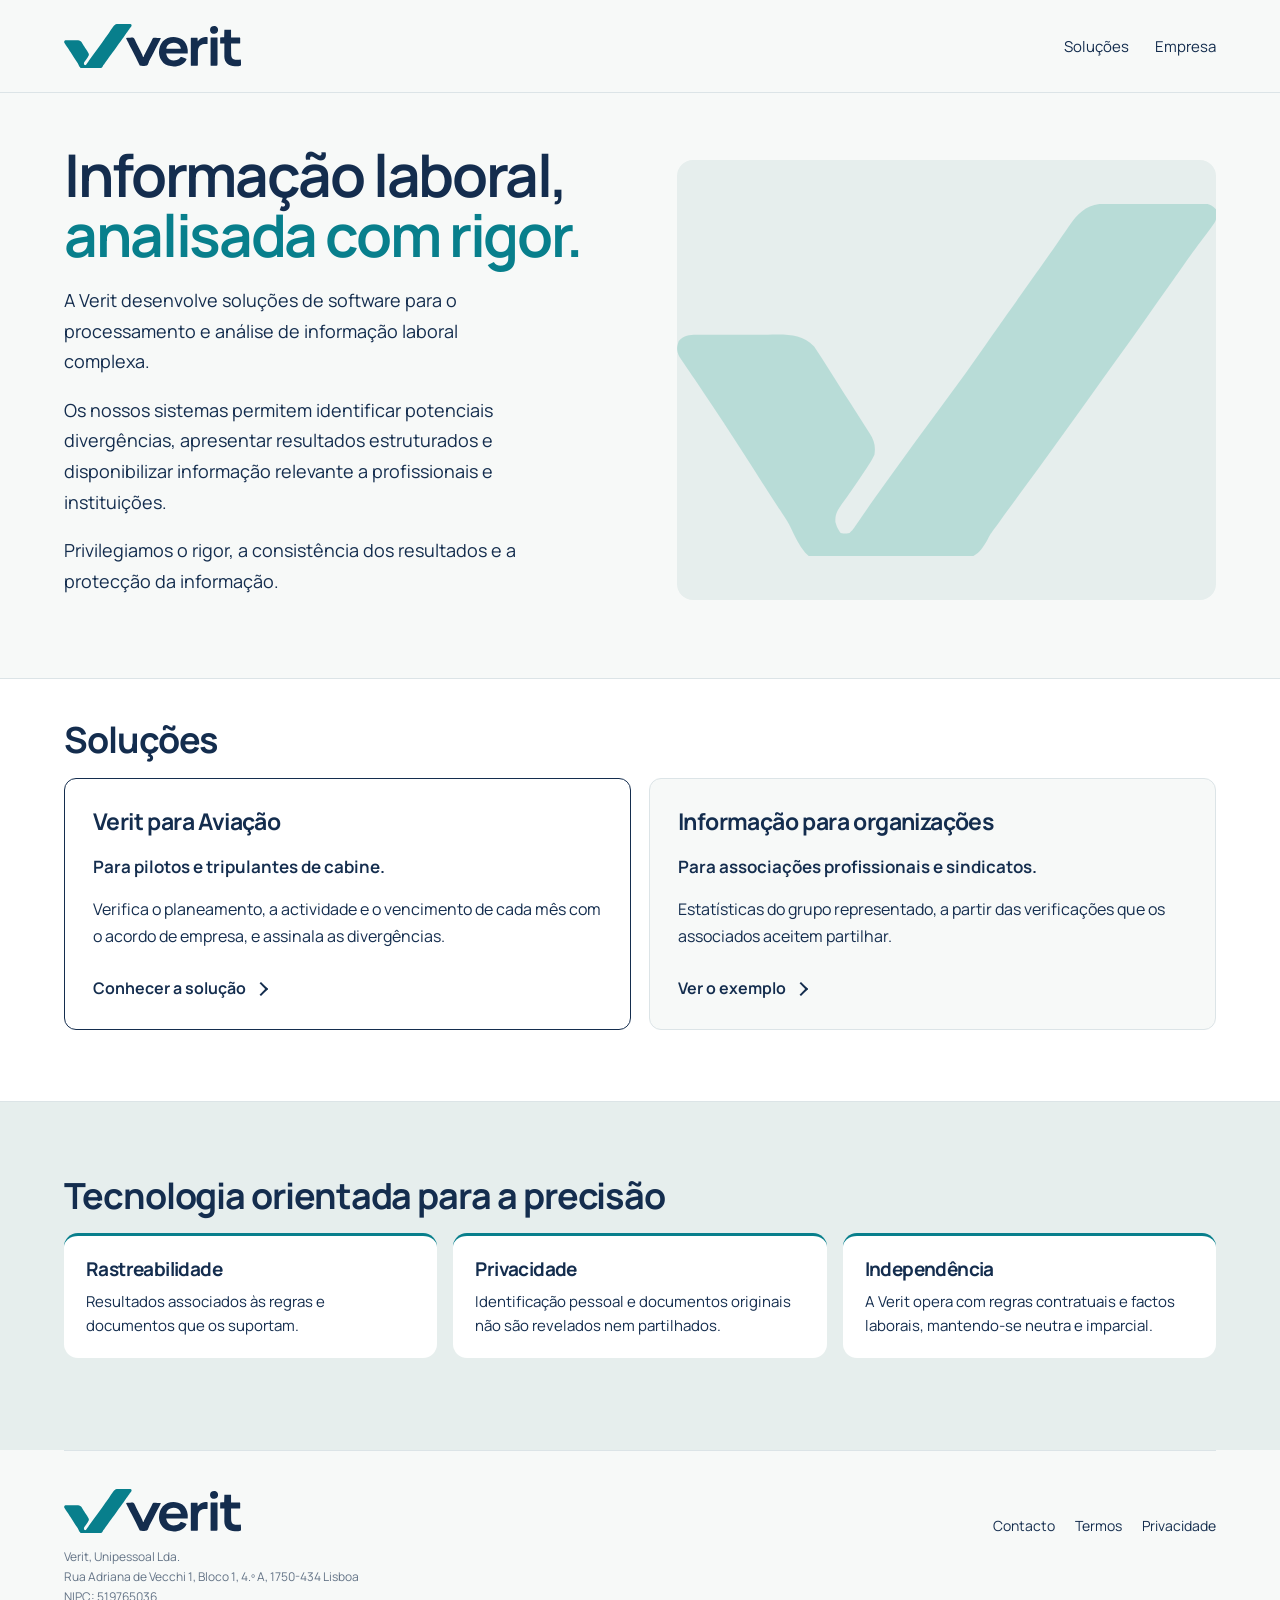
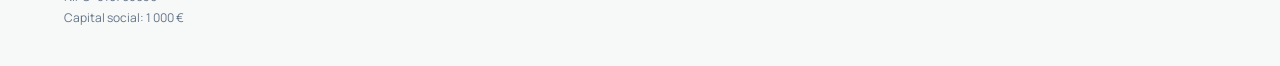
==== commit 00b9b557: "Contacto discreto em /empresa e barra de topo sem Contacto Co-authored-by: Cursor <cursoragent@curso" ====
--- a/index.html
+++ b/index.html
@@ -1 +1 @@
-<!DOCTYPE html><html lang="pt-PT"><head><meta charSet="utf-8"/><meta name="viewport" content="width=device-width, initial-scale=1"/><link rel="preload" href="/brand/verit-horizontal.svg" as="image"/><link rel="stylesheet" href="/_next/static/chunks/0a1lt8kpye5p0.css" data-precedence="next"/><link rel="preload" as="script" fetchPriority="low" href="/_next/static/chunks/3hb8srup5625a.js"/><script src="/_next/static/chunks/43xzl1lfhf0kw.js" async=""></script><script src="/_next/static/chunks/3ka5mp7tlshkb.js" async=""></script><script src="/_next/static/chunks/turbopack-2u1d16houkiyo.js" async=""></script><script src="/_next/static/chunks/3rfi-3zkhb03a.js" async=""></script><script src="/_next/static/chunks/13_n7xgl4nk0u.js" async=""></script><meta name="theme-color" content="#F7F9F8"/><title>Verit — Informação laboral, analisada com rigor</title><meta name="description" content="A Verit desenvolve software que analisa planeamentos, tempos de trabalho e remunerações à luz das regras aplicáveis, com a referência de cada verificação."/><link rel="icon" href="/icon.svg?icon.2-k_0nrg1xyh2.svg" sizes="any" type="image/svg+xml"/><script src="/_next/static/chunks/0cz1d0mv5g_q7.js" noModule=""></script></head><body><div hidden=""><!--$--><!--/$--></div><a class="skip" href="#conteudo">Saltar para o conteúdo</a><div class="topbar"><div class="wrap"><header class="nav"><a class="logo" href="/" aria-label="Verit início"><img src="/brand/verit-horizontal.svg" alt="" width="795" height="198"/></a><nav class="links" aria-label="Principal"><a href="/aviacao">Soluções</a><a href="/empresa">Empresa</a><a href="/empresa#contacto">Contacto</a></nav></header></div></div><main class="site" id="conteudo" tabindex="-1"><section class="hero-band"><div class="wrap"><div class="hero"><div><h1>Informação laboral, <em>analisada com rigor.</em></h1><p>A Verit desenvolve soluções de software para o processamento e análise de informação laboral complexa.</p><p>Os nossos sistemas permitem identificar potenciais divergências, apresentar resultados estruturados e disponibilizar informação relevante a profissionais e instituições.</p><p>Privilegiamos o rigor, a consistência dos resultados e a protecção da informação.</p></div><div class="hero-art hero-mark" aria-hidden="true"><div class="giant-v"></div></div></div></div></section><section class="band-white" aria-labelledby="solucoes"><div class="wrap"><h2 id="solucoes">Soluções</h2><div class="split solutions-grid"><article class="card solution-card solution-primary"><h3>Verit para Aviação</h3><p class="card-lead">Para pilotos e tripulantes de cabine.</p><p>Verifica o planeamento, a actividade e o vencimento de cada mês com o acordo de empresa, e assinala as divergências.</p><p><a class="more" href="/aviacao">Conhecer a solução</a></p></article><article class="card solution-card solution-next"><h3>Informação para organizações</h3><p class="card-lead">Para associações profissionais e sindicatos.</p><p>Estatísticas do grupo representado, a partir das verificações que os associados aceitem partilhar.</p><p><a class="more" href="/aviacao#sindicatos">Ver o exemplo</a></p></article></div></div></section><section class="band-tint" aria-labelledby="tecnologia"><div class="wrap"><h2 id="tecnologia">Tecnologia orientada para a precisão</h2><ul class="principles"><li><h3>Rastreabilidade</h3><p>Resultados associados às regras e documentos que os suportam.</p></li><li><h3>Privacidade</h3><p>Identificação pessoal e documentos originais não são revelados nem partilhados.</p></li><li><h3>Independência</h3><p>A Verit opera com regras contratuais e factos laborais, mantendo-se neutra e imparcial.</p></li></ul></div></section></main><div class="wrap"><footer class="footer"><div class="foottop"><a class="logo" href="/" aria-label="Verit início"><img src="/brand/verit-horizontal.svg" alt="" width="795" height="198"/></a><nav class="footlinks" aria-label="No fim da página"><a href="/empresa#contacto">Contacto</a><a href="/termos">Termos</a><a href="/privacidade">Privacidade</a></nav></div><div class="footlegal"><p>Verit, Unipessoal Lda.</p><p>Rua Adriana de Vecchi 1, Bloco 1, 4.º A, 1750-434 Lisboa</p><p>NIPC: 519765036</p><p>Capital social: 1 000 €</p></div></footer></div><!--$--><!--/$--><script id="_R_">(globalThis["TURBOPACK"] || (globalThis["TURBOPACK"] = [])).push({"otherChunks":["static/chunks/3hb8srup5625a.js","static/chunks/43xzl1lfhf0kw.js","static/chunks/3ka5mp7tlshkb.js"],"runtimeModuleIds":[80419]});</script><script src="/_next/static/chunks/3hb8srup5625a.js" async=""></script><script>(self.__next_f=self.__next_f||[]).push([0])</script><script>self.__next_f.push([1,"1:\"$Sreact.fragment\"\n2:\"/_next/static/chunks/3rfi-3zkhb03a.js\"\n3:I[53833,[\"$2\"],\"default\"]\n4:I[28911,[\"$2\"],\"default\"]\n6:\"/_next/static/chunks/13_n7xgl4nk0u.js\"\n7:\"LegacyHashRedirect\"\n8:I[1217,[\"$2\",\"$6\"],\"$7\"]\nf:\"ViewportBoundary\"\n10:I[75101,[\"$2\"],\"$f\"]\n12:\"MetadataBoundary\"\n13:I[75101,[\"$2\"],\"$12\"]\n14:\"$Sreact.suspense\"\n16:I[36074,[\"$2\"],\"default\",1]\n:HL[\"/_next/static/chunks/0a1lt8kpye5p0.css\",\"style\"]\n:HL[\"/brand/verit-horizontal.svg\",\"image\"]\n5:[[\"children\",{\"s\":\"__PAGE__\",\"h\":512,\"d\":{\"r\":[\"$\",\"$1\",\"c\",{\"children\":[[[\"$\",\"a\",null,{\"className\":\"skip\",\"href\":\"#conteudo\",\"children\":\"Saltar para o conteúdo\"}],[\"$\",\"div\",null,{\"className\":\"topbar\",\"children\":[\"$\",\"div\",null,{\"className\":\"wrap\",\"children\":[\"$\",\"header\",null,{\"className\":\"nav\",\"children\":[[\"$\",\"a\",null,{\"className\":\"logo\",\"href\":\"/\",\"aria-label\":\"Verit início\",\"children\":[\"$\",\"img\",null,{\"src\":\"/brand/verit-horizontal.svg\",\"alt\":\"\",\"width\":795,\"height\":198}]}],[\"$\",\"nav\",null,{\"className\":\"links\",\"aria-label\":\"Principal\",\"children\":[[\"$\",\"a\",\"/aviacao\",{\"href\":\"/aviacao\",\"aria-current\":\"$undefined\",\"children\":\"Soluções\"}],[\"$\",\"a\",\"/empresa\",{\"href\":\"/empresa\",\"aria-current\":\"$undefined\",\"children\":\"Empresa\"}],[\"$\",\"a\",\"/empresa#contacto\",{\"href\":\"/empresa#contacto\",\"aria-current\":\"$undefined\",\"children\":\"Contacto\"}]]}]]}]}]}],[\"$\",\"main\",null,{\"className\":\"site\",\"id\":\"conteudo\",\"tabIndex\":-1,\"children\":[[\"$\",\"$L8\",null,{\"from\":\"#empresa\",\"to\":\"/empresa\"}],[\"$\",\"section\",null,{\"className\":\"hero-band\",\"children\":[\"$\",\"div\",null,{\"className\":\"wrap\",\"children\":[\"$\",\"div\",null,{\"className\":\"hero\",\"children\":[[\"$\",\"div\",null,{\"children\":[[\"$\",\"h1\",null,{\"children\":[\"Informação laboral, \",[\"$\",\"em\",null,{\"children\":\"analisada com rigor.\"}]]}],[\"$\",\"p\",null,{\"children\":\"A Verit desenvolve soluções de software para o processamento e análise de informação laboral complexa.\"}],[\"$\",\"p\",null,{\"children\":\"Os nossos sistemas permitem identificar potenciais divergências, apresentar resultados estruturados e disponibilizar informação relevante a profissionais e instituições.\"}],[\"$\",\"p\",null,{\"children\":\"Privilegiamos o rigor, a consistência dos resultados e a protecção da informação.\"}]]}],[\"$\",\"div\",null,{\"className\":\"hero-art hero-mark\",\"aria-hidden\":\"true\",\"children\":[\"$\",\"div\",null,{\"className\":\"giant-v\"}]}]]}]}]}],[\"$\",\"section\",null,{\"className\":\"band-white\",\"aria-labelledby\":\"solucoes\",\"children\":[\"$\",\"div\",null,{\"className\":\"wrap\",\"children\":[\"$L9\",\"$La\"]}]}],\"$Lb\"]}],\"$Lc\"],[\"$Ld\"],\"$Le\"]}],\"p\":false,\"v\":null}}]]\n0:{\"P\":null,\"c\":[\"\",\"\"],\"q\":\"\",\"i\":false,\"t\":{\"t\":{\"s\":\"\",\"h\":528,\"d\":{\"r\":[\"$\",\"$1\",\"c\",{\"children\":[[[\"$\",\"link\",\"0\",{\"rel\":\"stylesheet\",\"href\":\"/_next/static/chunks/0a1lt8kpye5p0.css\",\"precedence\":\"next\",\"crossOrigin\":\"$undefined\",\"nonce\":\"$undefined\"}],[\"$\",\"script\",\"script-0\",{\"src\":\"/_next/static/chunks/3rfi-3zkhb03a.js\",\"async\":true,\"nonce\":\"$undefined\"}]],[\"$\",\"html\",null,{\"lang\":\"pt-PT\",\"children\":[\"$\",\"body\",null,{\"children\":[\"$\",\"$L3\",null,{\"parallelRouterKey\":\"children\",\"error\":\"$undefined\",\"errorStyles\":\"$undefined\",\"errorScripts\":\"$undefined\",\"template\":[\"$\",\"$L4\",null,{}],\"templateStyles\":\"$undefined\",\"templateScripts\":\"$undefined\",\"notFound\":[[[\"$\",\"a\",null,{\"className\":\"skip\",\"href\":\"#conteudo\",\"children\":\"Saltar para o conteúdo\"}],[\"$\",\"div\",null,{\"className\":\"topbar\",\"children\":[\"$\",\"div\",null,{\"className\":\"wrap\",\"children\":[\"$\",\"header\",null,{\"className\":\"nav\",\"children\":[[\"$\",\"a\",null,{\"className\":\"logo\",\"href\":\"/\",\"aria-label\":\"Verit início\",\"children\":[\"$\",\"img\",null,{\"src\":\"/brand/verit-horizontal.svg\",\"alt\":\"\",\"width\":795,\"height\":198}]}],[\"$\",\"nav\",null,{\"className\":\"links\",\"aria-label\":\"Principal\",\"children\":[[\"$\",\"a\",\"/aviacao\",{\"href\":\"/aviacao\",\"aria-current\":\"$undefined\",\"children\":\"Soluções\"}],[\"$\",\"a\",\"/empresa\",{\"href\":\"/empresa\",\"aria-current\":\"$undefined\",\"children\":\"Empresa\"}],[\"$\",\"a\",\"/empresa#contacto\",{\"href\":\"/empresa#contacto\",\"aria-current\":\"$undefined\",\"children\":\"Contacto\"}]]}]]}]}]}],[\"$\",\"main\",null,{\"className\":\"site\",\"id\":\"conteudo\",\"tabIndex\":-1,\"children\":[\"$\",\"div\",null,{\"className\":\"wrap\",\"children\":[\"$\",\"div\",null,{\"className\":\"page-intro\",\"children\":[[\"$\",\"h1\",null,{\"children\":\"Esta página não existe.\"}],[\"$\",\"p\",null,{\"className\":\"muted\",\"children\":\"O endereço não corresponde a nenhuma página da Verit.\"}],[\"$\",\"p\",null,{\"children\":[\"$\",\"a\",null,{\"className\":\"btn\",\"href\":\"/\",\"children\":\"Início\"}]}]]}]}]}],[\"$\",\"div\",null,{\"className\":\"wrap\",\"children\":[\"$\",\"footer\",null,{\"className\":\"footer\",\"children\":[[\"$\",\"div\",null,{\"className\":\"foottop\",\"children\":[[\"$\",\"a\",null,{\"className\":\"logo\",\"href\":\"/\",\"aria-label\":\"Verit início\",\"children\":[\"$\",\"img\",null,{\"src\":\"/brand/verit-horizontal.svg\",\"alt\":\"\",\"width\":795,\"height\":198}]}],[\"$\",\"nav\",null,{\"className\":\"footlinks\",\"aria-label\":\"No fim da página\",\"children\":[[\"$\",\"a\",\"/empresa#contacto\",{\"href\":\"/empresa#contacto\",\"children\":\"Contacto\"}],[\"$\",\"a\",\"/termos\",{\"href\":\"/termos\",\"children\":\"Termos\"}],[\"$\",\"a\",\"/privacidade\",{\"href\":\"/privacidade\",\"children\":\"Privacidade\"}]]}]]}],[\"$\",\"div\",null,{\"className\":\"footlegal\",\"children\":[[\"$\",\"p\",\"Verit, Unipessoal Lda.\",{\"children\":\"Verit, Unipessoal Lda.\"}],[\"$\",\"p\",\"Rua Adriana de Vecchi 1, Bloco 1, 4.º A, 1750-434 Lisboa\",{\"children\":\"Rua Adriana de Vecchi 1, Bloco 1, 4.º A, 1750-434 Lisboa\"}],[\"$\",\"p\",\"NIPC: 519765036\",{\"children\":\"NIPC: 519765036\"}],[\"$\",\"p\",\"Capital social: 1 000 €\",{\"children\":\"Capital social: 1 000 €\"}]]}]]}]}]],[]],\"forbidden\":\"$undefined\",\"unauthorized\":\"$undefined\"}]}]}]]}],\"p\":false,\"v\":null},\"c\":\"$Q5\"},\"h\":{\"r\":[\"$\",\"$1\",\"h\",{\"children\":[null,[\"$\",\"$L10\",null,{\"children\":\"$L11\"}],[\"$\",\"$L13\",null,{\"children\":[[\"$\",\"div\",null,{\"hidden\":true,\"children\":[\"$\",\"$14\",null,{\"name\":\"Next.Metadata\",\"children\":\"$L15\"}]}],null]}],null]}],\"p\":false,\"v\":null}},\"m\":\"$undefined\",\"G\":[\"$16\",[[\"$\",\"link\",\"0\",{\"rel\":\"stylesheet\",\"href\":\"/_next/static/chunks/0a1lt8kpye5p0.css\",\"precedence\":\"next\",\"crossOrigin\":\"$undefined\",\"nonce\":\"$undefined\"}]]],\"S\":true,\"r\":\"$undefined\",\"s\":\"$undefined\",\"a\":\"$undefined\",\"l\":\"$undefined\",\"p\":\"$undefined\",\"d\":\"$undefined\",\"b\":\"TaHm754xCI17gdlRIH_48\"}\n17:I[75101,[\"$2\"],\"OutletBoundary\"]\n9:[\"$\",\"h2\",null,{\"id\":\"solucoes\",\"children\":\"Soluções\"}]\na:[\"$\",\"div\",null,{\"className\":\"split solutions-grid\",\"children\":[[\"$\",\"article\",null,{\"className\":\"card solution-card solution-primary\",\"children\":[[\"$\",\"h3\",null,{\"children\":\"Verit para Aviação\"}],[\"$\",\"p\",null,{\"className\":\"card-lead\",\"children\":\"Para pilotos e tripulantes de cabine.\"}],[\"$\",\"p\",null,{\"children\":\"Verifica o planeamento, a actividade e o vencimento de cada mês com o acordo de empresa, e assinala as divergências.\"}],[\"$\",\"p\",null,{\"children\":[\"$\",\"a\",null,{\"className\":\"more\",\"href\":\"/aviacao\",\"children\":\"Conhecer a solução\"}]}]]}],[\"$\",\"article\",null,{\"className\":\"card solution-card solution-next\",\"children\":[[\"$\",\"h3\",null,{\"children\":\"Informação para organizações\"}],[\"$\",\"p\",null,{\"className\":\"card-lead\",\"children\":\"Para associações profissionais e sindicatos.\"}],[\"$\",\"p\",null,{\"children\":\"Estatísticas do grupo representado, a partir das verificações que os associados aceitem partilhar.\"}],[\"$\",\"p\",null,{\"children\":[\"$\",\"a\",null,{\"className\":\"more\",\"href\":\"/aviacao#sindicatos\",\"children\":\"Ver o exemplo\"}]}]]}]]}]\nb:[\"$\",\"section\",null,{\"className\":\"band-tint\",\"aria-labelledby\":\"tecnologia\",\"children\":[\"$\",\"div\",null,{\"className\":\"wrap\",\"children\":[[\"$\",\"h2\",null,{\"id\":\"tecnologia\",\"children\":\"Tecnologia orientada para a precisão\"}],[\"$\",\"ul\",null,{\"className\":\"principles\",\"children\":[[\"$\",\"li\",\"Rastreabilidade\",{\"children\":[[\"$\",\"h3\",null,{\"children\":\"Rastreabilidade\"}],[\"$\",\"p\",null,{\"children\":\"Resultados associados às regras e documentos que os suportam.\"}]]}],[\"$\",\"li\",\"Privacidade\",{\"children\":[[\"$\",\"h3\",null,{\"children\":\"Privacidade\"}],[\"$\",\"p\",null,{\"children\":\"Identificação pessoal e documentos originais não são revelados nem partilhados.\"}]]}],[\"$\",\"li\",\"Independência\",{\"children\":[[\"$\",\"h3\",null,{\"children\":\"Independência\"}],[\"$\",\"p\",null,{\"children\":\"A Verit opera com regras contratuais e factos laborais, mantendo-se neutra e imparcial.\"}]]}]]}]]}]}]\nc:[\"$\",\"div\",null,{\"className\":\"wrap\",\"children\":[\"$\",\"footer\",null,{\"className\":\"footer\",\"children\":[[\"$\",\"div\",null,{\"className\":\"foottop\",\"children\":[[\"$\",\"a\",null,{\"className\":\"logo\",\"href\":\"/\",\"aria-label\":\"Verit início\",\"children\":[\"$\",\"img\",null,{\"src\":\"/brand/verit-horizontal.svg\",\"alt\":\"\",\"width\":795,\"height\":198}]}],[\"$\",\"nav\",null,{\"className\":\"footlinks\",\"aria-label\":\"No fim da página\",\"children\":[[\"$\",\"a\",\"/empresa#contacto\",{\"href\":\"/empresa#contacto\",\"children\":\"Contacto\"}],[\"$\",\"a\",\"/termos\",{\"href\":\"/termos\",\"children\":\"Termos\"}],[\"$\",\"a\",\"/privacidade\",{\"href\":\"/privacidade\",\"children\":\"Privacidade\"}]]}]]}],[\"$\",\"div\",null,{\"className\":\"footlegal\",\"children\":[[\"$\",\"p\",\"Verit, Unipessoal Lda.\",{\"children\":\"Verit, Unipessoal Lda.\"}],[\"$\",\"p\",\"Rua Adriana de Vecchi 1, Bloco 1, 4.º A, 1750-434 Lisboa\",{\"children\":\"Rua Adriana de Vecchi 1, Bloco 1, 4.º A, 1750-434 Lisboa\"}],[\"$\",\"p\",\"NIPC: 519765036\",{\"children\":\"NIPC: 519765036\"}],[\"$\",\"p\",\"Capital social: 1 000 €\",{\"children\":\"Capital social: 1 000 €\"}]]}]]}]}]\nd:[\"$\",\"script\",\"script-0\",{\"src\":\"/_next/static/chunks/13_n7xgl4nk0u.js\",\"async\":true,\"nonce\":\"$undefined\"}]\ne:[\"$\",\"$L17\",null,{\"children\":[\"$\",\"$14\",null,{\"name\":\"Next.MetadataOutlet\",\"children\":\"$@18\"}]}]\n11:[[\"$\",\"meta\",\"0\",{\"charSet\":\"utf-8\"}],[\"$\",\"meta\",\"1\",{\"name\":\"viewport\",\"content\":\"width=device-width, initial-scale=1\"}],[\"$\",\"meta\",\"2\",{\"name\":\"theme-color\",\"content\":\"#F7F9F8\"}]]\n19:I[92898,[\"$2\"],\"IconMark\"]\n15:[[\"$\",\"title\",\"0\",{\"children\":\"Verit — Informação laboral, analisada com rigor\"}],[\"$\",\"meta\",\"1\",{\"name\":\"description\",\"content\":\"A Verit desenvolve software que analisa planeamentos, tempos de trabalho e remunerações à luz das regras aplicáveis, com a referência de cada verificação.\"}],[\"$\",\"link\",\"2\",{\"rel\":\"icon\",\"href\":\"/icon.svg?icon.2-k_0nrg1xyh2.svg\",\"sizes\":\"any\",\"type\":\"image/svg+xml\"}],[\"$\",\"$L19\",\"3\",{}]]\n18:null\n"])</script></body></html>+<!DOCTYPE html><html lang="pt-PT"><head><meta charSet="utf-8"/><meta name="viewport" content="width=device-width, initial-scale=1"/><link rel="preload" href="/brand/verit-horizontal.svg" as="image"/><link rel="stylesheet" href="/_next/static/chunks/2-kdbgq0ei7hj.css" data-precedence="next"/><link rel="preload" as="script" fetchPriority="low" href="/_next/static/chunks/2udme52dpf0ne.js"/><script src="/_next/static/chunks/15fhnkvwz9mtn.js" async=""></script><script src="/_next/static/chunks/44g0duest-lyw.js" async=""></script><script src="/_next/static/chunks/turbopack-2u1d16houkiyo.js" async=""></script><script src="/_next/static/chunks/2_fxnk36s8uq_.js" async=""></script><script src="/_next/static/chunks/3cx2c6c0wbmtf.js" async=""></script><meta name="theme-color" content="#F7F9F8"/><title>Verit — Informação laboral, analisada com rigor</title><meta name="description" content="A Verit desenvolve software que analisa planeamentos, tempos de trabalho e remunerações à luz das regras aplicáveis, com a referência de cada verificação."/><link rel="icon" href="/icon.svg?icon.2-k_0nrg1xyh2.svg" sizes="any" type="image/svg+xml"/><script src="/_next/static/chunks/0cz1d0mv5g_q7.js" noModule=""></script></head><body><div hidden=""><!--$--><!--/$--></div><a class="skip" href="#conteudo">Saltar para o conteúdo</a><div class="topbar"><div class="wrap"><header class="nav"><a class="logo" href="/" aria-label="Verit início"><img src="/brand/verit-horizontal.svg" alt="" width="795" height="198"/></a><nav class="links" aria-label="Principal"><a href="/aviacao">Soluções</a><a href="/empresa">Empresa</a></nav></header></div></div><main class="site" id="conteudo" tabindex="-1"><section class="hero-band"><div class="wrap"><div class="hero"><div><h1>Informação laboral, <em>analisada com rigor.</em></h1><p>A Verit desenvolve soluções de software para o processamento e análise de informação laboral complexa.</p><p>Os nossos sistemas permitem identificar potenciais divergências, apresentar resultados estruturados e disponibilizar informação relevante a profissionais e instituições.</p><p>Privilegiamos o rigor, a consistência dos resultados e a protecção da informação.</p></div><div class="hero-art hero-mark" aria-hidden="true"><div class="giant-v"></div></div></div></div></section><section class="band-white" aria-labelledby="solucoes"><div class="wrap"><h2 id="solucoes">Soluções</h2><div class="split solutions-grid"><article class="card solution-card solution-primary"><h3>Verit para Aviação</h3><p class="card-lead">Para pilotos e tripulantes de cabine.</p><p>Verifica o planeamento, a actividade e o vencimento de cada mês com o acordo de empresa, e assinala as divergências.</p><p><a class="more" href="/aviacao">Conhecer a solução</a></p></article><article class="card solution-card solution-next"><h3>Informação para organizações</h3><p class="card-lead">Para associações profissionais e sindicatos.</p><p>Estatísticas do grupo representado, a partir das verificações que os associados aceitem partilhar.</p><p><a class="more" href="/aviacao#sindicatos">Ver o exemplo</a></p></article></div></div></section><section class="band-tint" aria-labelledby="tecnologia"><div class="wrap"><h2 id="tecnologia">Tecnologia orientada para a precisão</h2><ul class="principles"><li><h3>Rastreabilidade</h3><p>Resultados associados às regras e documentos que os suportam.</p></li><li><h3>Privacidade</h3><p>Identificação pessoal e documentos originais não são revelados nem partilhados.</p></li><li><h3>Independência</h3><p>A Verit opera com regras contratuais e factos laborais, mantendo-se neutra e imparcial.</p></li></ul></div></section></main><div class="wrap"><footer class="footer"><div class="foottop"><a class="logo" href="/" aria-label="Verit início"><img src="/brand/verit-horizontal.svg" alt="" width="795" height="198"/></a><nav class="footlinks" aria-label="No fim da página"><a href="/empresa#contacto">Contacto</a><a href="/termos">Termos</a><a href="/privacidade">Privacidade</a></nav></div><div class="footlegal"><p>Verit, Unipessoal Lda.</p><p>Rua Adriana de Vecchi 1, Bloco 1, 4.º A, 1750-434 Lisboa</p><p>NIPC: 519765036</p><p>Capital social: 1 000 €</p></div></footer></div><!--$--><!--/$--><script id="_R_">(globalThis["TURBOPACK"] || (globalThis["TURBOPACK"] = [])).push({"otherChunks":["static/chunks/2udme52dpf0ne.js","static/chunks/15fhnkvwz9mtn.js","static/chunks/44g0duest-lyw.js"],"runtimeModuleIds":[94553]});</script><script src="/_next/static/chunks/2udme52dpf0ne.js" async=""></script><script>(self.__next_f=self.__next_f||[]).push([0])</script><script>self.__next_f.push([1,"1:\"$Sreact.fragment\"\n2:\"/_next/static/chunks/2_fxnk36s8uq_.js\"\n3:I[39756,[\"$2\"],\"default\"]\n4:I[37457,[\"$2\"],\"default\"]\n6:\"/_next/static/chunks/3cx2c6c0wbmtf.js\"\n7:\"LegacyHashRedirect\"\n8:I[63287,[\"$2\",\"$6\"],\"$7\"]\n11:\"ViewportBoundary\"\n12:I[97367,[\"$2\"],\"$11\"]\n14:\"MetadataBoundary\"\n15:I[97367,[\"$2\"],\"$14\"]\n16:\"$Sreact.suspense\"\n18:I[68027,[\"$2\"],\"default\",1]\n:HL[\"/_next/static/chunks/2-kdbgq0ei7hj.css\",\"style\"]\n:HL[\"/brand/verit-horizontal.svg\",\"image\"]\n5:[[\"children\",{\"s\":\"__PAGE__\",\"h\":512,\"d\":{\"r\":[\"$\",\"$1\",\"c\",{\"children\":[[[\"$\",\"a\",null,{\"className\":\"skip\",\"href\":\"#conteudo\",\"children\":\"Saltar para o conteúdo\"}],[\"$\",\"div\",null,{\"className\":\"topbar\",\"children\":[\"$\",\"div\",null,{\"className\":\"wrap\",\"children\":[\"$\",\"header\",null,{\"className\":\"nav\",\"children\":[[\"$\",\"a\",null,{\"className\":\"logo\",\"href\":\"/\",\"aria-label\":\"Verit início\",\"children\":[\"$\",\"img\",null,{\"src\":\"/brand/verit-horizontal.svg\",\"alt\":\"\",\"width\":795,\"height\":198}]}],[\"$\",\"nav\",null,{\"className\":\"links\",\"aria-label\":\"Principal\",\"children\":[[\"$\",\"a\",\"/aviacao\",{\"href\":\"/aviacao\",\"aria-current\":\"$undefined\",\"children\":\"Soluções\"}],[\"$\",\"a\",\"/empresa\",{\"href\":\"/empresa\",\"aria-current\":\"$undefined\",\"children\":\"Empresa\"}]]}]]}]}]}],[\"$\",\"main\",null,{\"className\":\"site\",\"id\":\"conteudo\",\"tabIndex\":-1,\"children\":[[\"$\",\"$L8\",null,{\"from\":\"#empresa\",\"to\":\"/empresa\"}],[\"$\",\"section\",null,{\"className\":\"hero-band\",\"children\":[\"$\",\"div\",null,{\"className\":\"wrap\",\"children\":[\"$\",\"div\",null,{\"className\":\"hero\",\"children\":[[\"$\",\"div\",null,{\"children\":[[\"$\",\"h1\",null,{\"children\":[\"Informação laboral, \",[\"$\",\"em\",null,{\"children\":\"analisada com rigor.\"}]]}],[\"$\",\"p\",null,{\"children\":\"A Verit desenvolve soluções de software para o processamento e análise de informação laboral complexa.\"}],[\"$\",\"p\",null,{\"children\":\"Os nossos sistemas permitem identificar potenciais divergências, apresentar resultados estruturados e disponibilizar informação relevante a profissionais e instituições.\"}],[\"$\",\"p\",null,{\"children\":\"Privilegiamos o rigor, a consistência dos resultados e a protecção da informação.\"}]]}],[\"$\",\"div\",null,{\"className\":\"hero-art hero-mark\",\"aria-hidden\":\"true\",\"children\":[\"$\",\"div\",null,{\"className\":\"giant-v\"}]}]]}]}]}],[\"$\",\"section\",null,{\"className\":\"band-white\",\"aria-labelledby\":\"solucoes\",\"children\":[\"$\",\"div\",null,{\"className\":\"wrap\",\"children\":[[\"$\",\"h2\",null,{\"id\":\"solucoes\",\"children\":\"Soluções\"}],[\"$\",\"div\",null,{\"className\":\"split solutions-grid\",\"children\":[[\"$\",\"article\",null,{\"className\":\"card solution-card solution-primary\",\"children\":[[\"$\",\"h3\",null,{\"children\":\"Verit para Aviação\"}],\"$L9\",\"$La\",\"$Lb\"]}],\"$Lc\"]}]]}]}],\"$Ld\"]}],\"$Le\"],[\"$Lf\"],\"$L10\"]}],\"p\":false,\"v\":null}}]]\n0:{\"P\":null,\"c\":[\"\",\"\"],\"q\":\"\",\"i\":false,\"t\":{\"t\":{\"s\":\"\",\"h\":528,\"d\":{\"r\":[\"$\",\"$1\",\"c\",{\"children\":[[[\"$\",\"link\",\"0\",{\"rel\":\"stylesheet\",\"href\":\"/_next/static/chunks/2-kdbgq0ei7hj.css\",\"precedence\":\"next\",\"crossOrigin\":\"$undefined\",\"nonce\":\"$undefined\"}],[\"$\",\"script\",\"script-0\",{\"src\":\"/_next/static/chunks/2_fxnk36s8uq_.js\",\"async\":true,\"nonce\":\"$undefined\"}]],[\"$\",\"html\",null,{\"lang\":\"pt-PT\",\"children\":[\"$\",\"body\",null,{\"children\":[\"$\",\"$L3\",null,{\"parallelRouterKey\":\"children\",\"error\":\"$undefined\",\"errorStyles\":\"$undefined\",\"errorScripts\":\"$undefined\",\"template\":[\"$\",\"$L4\",null,{}],\"templateStyles\":\"$undefined\",\"templateScripts\":\"$undefined\",\"notFound\":[[[\"$\",\"a\",null,{\"className\":\"skip\",\"href\":\"#conteudo\",\"children\":\"Saltar para o conteúdo\"}],[\"$\",\"div\",null,{\"className\":\"topbar\",\"children\":[\"$\",\"div\",null,{\"className\":\"wrap\",\"children\":[\"$\",\"header\",null,{\"className\":\"nav\",\"children\":[[\"$\",\"a\",null,{\"className\":\"logo\",\"href\":\"/\",\"aria-label\":\"Verit início\",\"children\":[\"$\",\"img\",null,{\"src\":\"/brand/verit-horizontal.svg\",\"alt\":\"\",\"width\":795,\"height\":198}]}],[\"$\",\"nav\",null,{\"className\":\"links\",\"aria-label\":\"Principal\",\"children\":[[\"$\",\"a\",\"/aviacao\",{\"href\":\"/aviacao\",\"aria-current\":\"$undefined\",\"children\":\"Soluções\"}],[\"$\",\"a\",\"/empresa\",{\"href\":\"/empresa\",\"aria-current\":\"$undefined\",\"children\":\"Empresa\"}]]}]]}]}]}],[\"$\",\"main\",null,{\"className\":\"site\",\"id\":\"conteudo\",\"tabIndex\":-1,\"children\":[\"$\",\"div\",null,{\"className\":\"wrap\",\"children\":[\"$\",\"div\",null,{\"className\":\"page-intro\",\"children\":[[\"$\",\"h1\",null,{\"children\":\"Esta página não existe.\"}],[\"$\",\"p\",null,{\"className\":\"muted\",\"children\":\"O endereço não corresponde a nenhuma página da Verit.\"}],[\"$\",\"p\",null,{\"children\":[\"$\",\"a\",null,{\"className\":\"btn\",\"href\":\"/\",\"children\":\"Início\"}]}]]}]}]}],[\"$\",\"div\",null,{\"className\":\"wrap\",\"children\":[\"$\",\"footer\",null,{\"className\":\"footer\",\"children\":[[\"$\",\"div\",null,{\"className\":\"foottop\",\"children\":[[\"$\",\"a\",null,{\"className\":\"logo\",\"href\":\"/\",\"aria-label\":\"Verit início\",\"children\":[\"$\",\"img\",null,{\"src\":\"/brand/verit-horizontal.svg\",\"alt\":\"\",\"width\":795,\"height\":198}]}],[\"$\",\"nav\",null,{\"className\":\"footlinks\",\"aria-label\":\"No fim da página\",\"children\":[[\"$\",\"a\",\"/empresa#contacto\",{\"href\":\"/empresa#contacto\",\"children\":\"Contacto\"}],[\"$\",\"a\",\"/termos\",{\"href\":\"/termos\",\"children\":\"Termos\"}],[\"$\",\"a\",\"/privacidade\",{\"href\":\"/privacidade\",\"children\":\"Privacidade\"}]]}]]}],[\"$\",\"div\",null,{\"className\":\"footlegal\",\"children\":[[\"$\",\"p\",\"Verit, Unipessoal Lda.\",{\"children\":\"Verit, Unipessoal Lda.\"}],[\"$\",\"p\",\"Rua Adriana de Vecchi 1, Bloco 1, 4.º A, 1750-434 Lisboa\",{\"children\":\"Rua Adriana de Vecchi 1, Bloco 1, 4.º A, 1750-434 Lisboa\"}],[\"$\",\"p\",\"NIPC: 519765036\",{\"children\":\"NIPC: 519765036\"}],[\"$\",\"p\",\"Capital social: 1 000 €\",{\"children\":\"Capital social: 1 000 €\"}]]}]]}]}]],[]],\"forbidden\":\"$undefined\",\"unauthorized\":\"$undefined\"}]}]}]]}],\"p\":false,\"v\":null},\"c\":\"$Q5\"},\"h\":{\"r\":[\"$\",\"$1\",\"h\",{\"children\":[null,[\"$\",\"$L12\",null,{\"children\":\"$L13\"}],[\"$\",\"$L15\",null,{\"children\":[[\"$\",\"div\",null,{\"hidden\":true,\"children\":[\"$\",\"$16\",null,{\"name\":\"Next.Metadata\",\"children\":\"$L17\"}]}],null]}],null]}],\"p\":false,\"v\":null}},\"m\":\"$undefined\",\"G\":[\"$18\",[[\"$\",\"link\",\"0\",{\"rel\":\"stylesheet\",\"href\":\"/_next/static/chunks/2-kdbgq0ei7hj.css\",\"precedence\":\"next\",\"crossOrigin\":\"$undefined\",\"nonce\":\"$undefined\"}]]],\"S\":true,\"r\":\"$undefined\",\"s\":\"$undefined\",\"a\":\"$undefined\",\"l\":\"$undefined\",\"p\":\"$undefined\",\"d\":\"$undefined\",\"b\":\"9VITOOsCx7aveD0ea5Khx\"}\n19:I[97367,[\"$2\"],\"OutletBoundary\"]\n9:[\"$\",\"p\",null,{\"className\":\"card-lead\",\"children\":\"Para pilotos e tripulantes de cabine.\"}]\na:[\"$\",\"p\",null,{\"children\":\"Verifica o planeamento, a actividade e o vencimento de cada mês com o acordo de empresa, e assinala as divergências.\"}]\nb:[\"$\",\"p\",null,{\"children\":[\"$\",\"a\",null,{\"className\":\"more\",\"href\":\"/aviacao\",\"children\":\"Conhecer a solução\"}]}]\nc:[\"$\",\"article\",null,{\"className\":\"card solution-card solution-next\",\"children\":[[\"$\",\"h3\",null,{\"children\":\"Informação para organizações\"}],[\"$\",\"p\",null,{\"className\":\"card-lead\",\"children\":\"Para associações profissionais e sindicatos.\"}],[\"$\",\"p\",null,{\"children\":\"Estatísticas do grupo representado, a partir das verificações que os associados aceitem partilhar.\"}],[\"$\",\"p\",null,{\"children\":[\"$\",\"a\",null,{\"className\":\"more\",\"href\":\"/aviacao#sindicatos\",\"children\":\"Ver o exemplo\"}]}]]}]\nd:[\"$\",\"section\",null,{\"className\":\"band-tint\",\"aria-labelledby\":\"tecnologia\",\"children\":[\"$\",\"div\",null,{\"className\":\"wrap\",\"children\":[[\"$\",\"h2\",null,{\"id\":\"tecnologia\",\"children\":\"Tecnologia orientada para a precisão\"}],[\"$\",\"ul\",null,{\"className\":\"principles\",\"children\":[[\"$\",\"li\",\"Rastreabilidade\",{\"children\":[[\"$\",\"h3\",null,{\"children\":\"Rastreabilidade\"}],[\"$\",\"p\",null,{\"children\":\"Resultados associados às regras e documentos que os suportam.\"}]]}],[\"$\",\"li\",\"Privacidade\",{\"children\":[[\"$\",\"h3\",null,{\"children\":\"Privacidade\"}],[\"$\",\"p\",null,{\"children\":\"Identificação pessoal e documentos originais não são revelados nem partilhados.\"}]]}],[\"$\",\"li\",\"Independência\",{\"children\":[[\"$\",\"h3\",null,{\"children\":\"Independência\"}],[\"$\",\"p\",null,{\"children\":\"A Verit opera com regras contratuais e factos laborais, mantendo-se neutra e imparcial.\"}]]}]]}]]}]}]\ne:[\"$\",\"div\",null,{\"className\":\"wrap\",\"children\":[\"$\",\"footer\",null,{\"className\":\"footer\",\"children\":[[\"$\",\"div\",null,{\"className\":\"foottop\",\"children\":[[\"$\",\"a\",null,{\"className\":\"logo\",\"href\":\"/\",\"aria-label\":\"Verit início\",\"children\":[\"$\",\"img\",null,{\"src\":\"/brand/verit-horizontal.svg\",\"alt\":\"\",\"width\":795,\"height\":198}]}],[\"$\",\"nav\",null,{\"className\":\"footlinks\",\"aria-label\":\"No fim da página\",\"children\":[[\"$\",\"a\",\"/empresa#contacto\",{\"href\":\"/empresa#contacto\",\"children\":\"Contacto\"}],[\"$\",\"a\",\"/termos\",{\"href\":\"/termos\",\"children\":\"Termos\"}],[\"$\",\"a\",\"/privacidade\",{\"href\":\"/privacidade\",\"children\":\"Privacidade\"}]]}]]}],[\"$\",\"div\",null,{\"className\":\"footlegal\",\"children\":[[\"$\",\"p\",\"Verit, Unipessoal Lda.\",{\"children\":\"Verit, Unipessoal Lda.\"}],[\"$\",\"p\",\"Rua Adriana de Vecchi 1, Bloco 1, 4.º A, 1750-434 Lisboa\",{\"children\":\"Rua Adriana de Vecchi 1, Bloco 1, 4.º A, 1750-434 Lisboa\"}],[\"$\",\"p\",\"NIPC: 519765036\",{\"children\":\"NIPC: 519765036\"}],[\"$\",\"p\",\"Capital social: 1 000 €\",{\"children\":\"Capital social: 1 000 €\"}]]}]]}]}]\nf:[\"$\",\"script\",\"script-0\",{\"src\":\"/_next/static/chunks/3cx2c6c0wbmtf.js\",\"async\":true,\"nonce\":\"$undefined\"}]\n10:[\"$\",\"$L19\",null,{\"children\":[\"$\",\"$16\",null,{\"name\":\"Next.MetadataOutlet\",\"children\":\"$@1a\"}]}]\n13:[[\"$\",\"meta\",\"0\",{\"charSet\":\"utf-8\"}],[\"$\",\"meta\",\"1\",{\"name\":\"viewport\",\"content\":\"width=device-width, initial-scale=1\"}],[\"$\",\"meta\",\"2\",{\"name\":\"theme-color\",\"content\":\"#F7F9F8\"}]]\n1b:I[27201,[\"$2\"],\"IconMark\"]\n17:[[\"$\",\"title\",\"0\",{\"children\":\"Verit — Informação laboral, analisada com rigor\"}],[\"$\",\"meta\",\"1\",{\"name\":\"description\",\"content\":\"A Verit desenvolve software que analisa planeamentos, tempos de trabalho e remunerações à luz das regras aplicáveis, com a referência de cada verificação.\"}],[\"$\",\"link\",\"2\",{\"rel\":\"icon\",\"href\":\"/icon.svg?icon.2-k_0nrg1xyh2.svg\",\"sizes\":\"any\",\"type\":\"image/svg+xml\"}],[\"$\",\"$L1b\",\"3\",{}]]\n1a:null\n"])</script></body></html>
--- a/_next/static/chunks/2-kdbgq0ei7hj.css
+++ b/_next/static/chunks/2-kdbgq0ei7hj.css
@@ -0,0 +1 @@
+@font-face{font-family:Manrope;src:url(/fonts/Manrope-Variable.ttf)format("truetype");font-weight:200 800;font-display:swap}:root{--navy:#142d4e;--teal:#087f8c;--paper:#f7f9f8;--mint:#ddf3eb;--line:#dce4e7;--muted:#637386}*{box-sizing:border-box}html{scroll-behavior:smooth;--lightningcss-light:initial;--lightningcss-dark: ;color-scheme:light;overflow-x:clip}body{background:var(--paper);width:100%;max-width:100%;color:var(--navy);font-synthesis:none;-webkit-font-smoothing:antialiased;margin:0;font-family:Manrope,Arial,Helvetica,sans-serif;overflow-x:clip}button,input,select{font:inherit}a{color:inherit;text-decoration:none}button,a,input,select{outline-offset:5px}button{cursor:pointer}button:focus-visible,a:focus-visible{outline:3px solid var(--teal)}.wrap{max-width:1240px;margin:auto;padding:0 44px}.nav{border-bottom:1px solid var(--line);justify-content:space-between;align-items:center;gap:24px;height:92px;display:flex}.logo{align-items:center;gap:7px;min-width:0;max-width:180px;line-height:0;display:inline-flex}.logo img{width:177px;max-width:100%;height:44px;display:block}.links{flex-wrap:wrap;align-items:center;gap:26px;font-size:13px;display:flex}.links a{align-items:center;min-height:44px;display:inline-flex}.btn{background:var(--teal);color:#fff;border:1px solid #0000;border-radius:7px;justify-content:center;align-items:center;gap:16px;padding:15px 23px;font-size:14px;font-weight:600;display:inline-flex}h1{letter-spacing:-5px;margin:27px 0;font-size:clamp(52px,6.8vw,88px);font-weight:650;line-height:1.01}h2{letter-spacing:-2px;margin:18px 0 25px;font-size:clamp(33px,4vw,52px);line-height:1.1}h3{letter-spacing:-.6px;font-size:23px}p{font-size:16px;line-height:1.7}.muted{color:var(--muted)}.hero{grid-template-columns:1.05fr 1fr;align-items:center;gap:64px;padding:76px 0 70px;display:grid}.hero p{max-width:470px;font-size:18px}.hero h1 em{color:var(--teal);font-style:normal}.small{font-size:12px;line-height:1.6}.hero-art{background:#e6eeed;border-radius:16px;justify-content:center;align-items:center;min-height:0;padding:36px 28px;display:flex;position:relative;overflow:hidden}.hero-mark{min-height:440px}.hero-mark .giant-v{opacity:1;width:100%;left:0;right:0}.giant-v{opacity:.9;pointer-events:none;background:#b8dcd7;width:86%;height:100%;position:absolute;top:0;right:-6%;-webkit-mask-image:url(/brand/verit-v.svg);mask-image:url(/brand/verit-v.svg);-webkit-mask-position:50%;mask-position:50%;-webkit-mask-size:contain;mask-size:contain;-webkit-mask-repeat:no-repeat;mask-repeat:no-repeat;-webkit-mask-source-type:alpha;mask-mode:alpha}.analysis-card{background:#fff;border-radius:14px;width:100%;padding:26px;position:relative;box-shadow:0 22px 45px #142d4e14}.hero .analysis-card p{max-width:none;font-size:16px}.hero .analysis-card p.small{font-size:12px}.row{justify-content:space-between;align-items:center;gap:16px;display:flex}.tag{background:var(--mint);color:#17604e;border-radius:5px;padding:7px 9px;font-size:11px;display:inline-flex}.tag.neutral{color:var(--muted);background:#eef1f6}section{padding:86px 0}section p{max-width:42rem}section p a{color:var(--teal);text-underline-offset:3px;text-decoration:underline}section h3{margin:48px 0 12px}.analysis-card.example{max-width:34rem;margin:28px 0 8px}.rules{border-top:1px solid var(--line);max-width:46rem;margin:8px 0 0;padding:0;list-style:none}.rules li{border-bottom:1px solid var(--line);flex-wrap:wrap;justify-content:space-between;align-items:baseline;gap:12px 24px;padding:14px 0;font-size:15px;line-height:1.5;display:flex}.rules li span:first-child{flex:1}.rules li .clause{color:var(--teal);white-space:nowrap;font-weight:700}.footer{border-top:1px solid var(--line);padding:38px 0}.footer p{max-width:22rem}.footlegal{margin-top:14px}.footer .footlegal p{max-width:none;color:var(--muted);margin:0;font-size:12px;line-height:1.7}.foottop{justify-content:space-between;align-items:flex-end;gap:20px;display:flex}.footlinks{flex-wrap:wrap;justify-content:flex-end;gap:20px;font-size:14px;line-height:1;display:flex}.footlinks a{align-items:flex-end;min-height:44px;display:inline-flex}.page-intro{max-width:800px;padding:64px 0 26px}.page-intro h1{font-size:64px}@media (max-width:900px){.wrap{padding:0 23px}.links{justify-content:flex-end;gap:14px}.hero{grid-template-columns:1fr;gap:30px;padding-top:46px}h1{letter-spacing:-3px}.hero-art{min-height:0}.page-intro h1{font-size:50px}section{padding:54px 0}.nav{flex-wrap:wrap;height:auto;min-height:78px;padding-block:12px}.logo img{width:137px;height:34px}}.skip{color:var(--navy);z-index:20;background:#fff;border-radius:7px;padding:10px 14px;font-weight:650;position:absolute;top:0;left:16px;transform:translateY(-120%)}.skip:focus{top:12px;transform:none}.topbar{z-index:5;background:var(--paper);border-bottom:1px solid var(--line);position:sticky;top:0}.topbar .nav{border-bottom:0}.topbar .logo{min-height:44px}.topbar .links{font-size:15px}.links a:hover,.footlinks a:hover{text-underline-offset:4px;text-decoration:underline}.site>section{padding:72px 0}.site>.hero-band{padding:0}.site>.band-close{padding:56px 0 64px}.band-white{box-shadow:inset 0 1px 0 var(--line), inset 0 -1px 0 var(--line);background:#fff}.band-tint{background:#e6eeed}.site h1,.site h2{text-wrap:wrap}.site h1{letter-spacing:-.04em;margin:0 0 20px;font-size:clamp(40px,4.6vw,64px);line-height:1.02}.site h2{letter-spacing:-.03em;margin:0 0 16px;font-size:clamp(28px,3vw,36px);line-height:1.2}.site .page-intro{max-width:46rem;padding:40px 0 8px}.site .page-intro h1{font-size:clamp(36px,4vw,48px)}.site>.hero-band+section{padding-top:40px}.site .hero h2{letter-spacing:-.6px;margin:0 0 12px;font-size:26px;line-height:1.25}.site .hero{gap:48px;padding:52px 0 64px}.hero>*{min-width:0}.independence{border-left:3px solid var(--teal);margin-top:22px;padding-left:14px;font-weight:650}.hero p.solutions{letter-spacing:-.2px;font-size:20px;font-weight:650;line-height:1.45}.lede{max-width:40rem;margin-top:0;font-size:18px;line-height:1.6}.hero-art .phone{z-index:1;width:min(262px,78%);position:relative}.phone{margin:0}.phone-frame{background:#161f28;border:3px solid #161f28;border-radius:36px;padding:8px;box-shadow:0 12px 28px #142d4e24}.phone-screen{aspect-ratio:1206/2622;background:#d7e1df;border-radius:28px;position:relative;overflow:hidden}.phone-screen img{object-fit:cover;object-position:top center;color:#0000;width:100%;height:100%;position:absolute;inset:0}.phone figcaption{text-align:center;color:var(--navy);margin-top:12px;font-size:14px;line-height:1.45}.gallery{contain:inline-size;grid-template-columns:repeat(2,minmax(0,280px));justify-content:center;align-items:start;gap:48px;min-width:0;max-width:100%;margin:0 0 32px;display:grid}.gallery .phone{width:min(230px,100%);margin-inline:auto}.gallery .phone-frame{border-radius:32px;padding:7px}.gallery .phone-screen{border-radius:25px}.gallery:focus-visible{outline:3px solid var(--teal);outline-offset:4px}.split{grid-template-columns:1fr 1fr;align-items:start;gap:18px;display:grid}.card{border:1px solid var(--line);background:#fff;border-radius:12px;padding:22px 24px 24px}.site .card h3{margin:0 0 10px}.card p:last-child,.card ul:last-child{margin-bottom:0}.sector-card{grid-template-columns:minmax(0,1fr) minmax(220px,.8fr);align-items:center;gap:28px;max-width:860px;padding:28px;display:grid}.sector-card h3{letter-spacing:-.8px;font-size:32px}.sector-card p{max-width:none;margin:0}.aviation-link{background:var(--navy);color:#fff;letter-spacing:-.8px;border-radius:12px;justify-content:space-between;align-items:center;gap:16px;min-height:132px;padding:24px 26px;font-size:32px;font-weight:650;line-height:1.1;display:flex}.aviation-link:after{content:"";border-top:2px solid;border-right:2px solid;flex:none;width:11px;height:11px;transform:rotate(45deg)}.aviation-link:hover{background:var(--teal);color:#fff}.site .sector-future{max-width:38rem;margin:26px 0 0;font-size:18px;line-height:1.55}.band-close h2{letter-spacing:-.8px;margin:0 0 12px;font-size:28px;line-height:1.15}.rule-tags{flex-wrap:wrap;gap:8px;margin:4px 0 16px;padding:0;list-style:none;display:flex}.rule-tags li{max-width:100%;margin:0}.rule-tags .tag{white-space:normal;text-align:left;max-width:100%;padding:8px 10px;font-size:13px;line-height:1.35;display:inline-block}.org-layout{grid-template-columns:minmax(0,5fr) minmax(0,6fr);align-items:start;gap:28px;display:grid}.org-copy p{margin:0 0 14px}.opening{letter-spacing:-.5px;color:var(--navy);margin-bottom:18px;font-size:clamp(24px,2.2vw,30px);font-weight:650;line-height:1.28}.org-blocks{grid-template-columns:1fr 1fr;gap:16px;margin-top:22px;display:grid}.org-contact{max-width:880px;margin-top:22px}.org-contact p{max-width:none}.show-list{margin:0;padding:0 0 0 1.15rem}.show-list li{margin:0 0 8px;line-height:1.5}.show-list li:last-child{margin-bottom:0}.panel{border:1px solid var(--line);background:#fff;border-radius:16px;margin:0;padding:20px 20px 14px;box-shadow:0 18px 44px #142d4e14}.flag{margin:0;padding:8px 12px;font-size:13px;font-weight:700}.panel-title{letter-spacing:-.3px;margin:14px 0 0;font-size:18px;font-weight:700;line-height:1.3}.meters{grid-template-columns:repeat(3,minmax(0,1fr));gap:8px;margin:16px 0;padding:0;list-style:none;display:grid}.meters li{background:var(--paper);border-radius:10px;min-width:0;padding:10px 10px 12px}.meters strong{letter-spacing:-1px;font-variant-numeric:tabular-nums;font-size:26px;font-weight:650;line-height:1.1;display:block}.meters span{color:var(--muted);margin-top:4px;font-size:12px;line-height:1.35;display:block}.deviation-total{background:var(--mint);border-radius:10px;align-items:baseline;gap:10px;margin:0 0 14px;padding:12px 14px;display:flex}.deviation-total strong{letter-spacing:-1.2px;color:var(--teal);font-variant-numeric:tabular-nums;font-size:36px;font-weight:700;line-height:1}.deviation-total span{color:#17604e;font-size:15px;font-weight:650}.table-scroll{overflow-x:auto}.table-scroll:focus-visible{outline:3px solid var(--teal);outline-offset:3px}.org-table{border-collapse:collapse;width:100%}.org-table th,.org-table td{text-align:left;vertical-align:middle;border-bottom:1px solid var(--line);padding:9px 12px 9px 0;font-size:14px;font-weight:500;line-height:1.35}.org-table thead th{color:var(--muted);padding-top:0;font-size:12px;font-weight:700}.org-table th[scope=row]{white-space:nowrap;color:var(--navy);font-weight:700}.org-table .c-rule{font-weight:650}.count{align-items:center;gap:8px;min-width:6.5rem;display:flex}.count b{font-variant-numeric:tabular-nums;min-width:1.4rem;font-weight:700}.track{background:#e5f2ee;border-radius:99px;flex:1;min-width:36px;height:6px}.bar{background:var(--teal);opacity:.55;border-radius:99px;height:100%;display:block}.cell-label{display:none}.panel-note{border-top:1px solid var(--line);color:var(--muted);margin:12px 0 0;padding-top:12px;font-size:12px;line-height:1.5}.sr-only{clip-path:inset(50%);white-space:nowrap;border:0;width:1px;height:1px;margin:-1px;padding:0;position:absolute;overflow:hidden}@media (max-width:900px){.site>section{padding:48px 0}.site>.band-close{padding:40px 0 48px}.site .hero{padding-top:36px}.hero-art .phone{width:min(230px,70%)}.site h1{letter-spacing:-.03em;font-size:36px}.topbar .logo img{width:177px;height:44px}.org-layout,.sector-card{grid-template-columns:1fr}.sector-card{max-width:none;padding:22px}.aviation-link{min-height:76px;font-size:26px}.hero-mark{width:168px;height:168px;min-height:168px;margin-inline:auto;padding:16px}.site,.site [id]{scroll-margin-top:140px}}@media (min-width:901px){.site,.site [id]{scroll-margin-top:108px}}@media (max-width:720px){.gallery{scroll-snap-type:x mandatory;overscroll-behavior-x:contain;scrollbar-width:none;contain:none;grid-template-columns:none;grid-auto-columns:min(78%,260px);grid-auto-flow:column;justify-content:start;gap:18px;max-width:none;margin:22px -23px 28px;padding:4px 23px 20px;scroll-padding-inline:23px;overflow-x:auto}.gallery::-webkit-scrollbar{display:none}.gallery .phone{scroll-snap-align:start;width:100%}.org-blocks,.card-grid,.data-grid,.split{grid-template-columns:1fr}.legal-rows div{grid-template-columns:1fr;gap:2px}.topbar .nav{align-items:flex-start}.topbar .links{flex:100%;justify-content:flex-start;min-width:0}.topbar .logo img{width:137px;height:34px}.foottop{flex-direction:column;align-items:flex-start;gap:4px}.footlinks{justify-content:flex-start;gap:18px}.footlinks a{align-items:center}.footlegal{margin-top:8px}.meters{grid-template-columns:repeat(3,minmax(0,1fr))}.report .report-meters{grid-template-columns:repeat(2,minmax(0,1fr))}.org-table thead{clip-path:inset(50%);white-space:nowrap;border:0;width:1px;height:1px;margin:-1px;padding:0;position:absolute;overflow:hidden}.org-table tr{border-bottom:1px solid var(--line);grid-template-columns:minmax(0,1fr) auto;grid-template-areas:"rule count""clause count""amount amount";gap:2px 12px;padding:12px 0;display:grid}.org-table th,.org-table td{border:0;width:auto;padding:0;display:block}.org-table .c-clause{color:var(--muted);white-space:normal;grid-area:clause;font-size:12px;font-weight:650}.org-table .c-rule{grid-area:rule}.org-table .c-count{grid-area:count;align-self:center}.org-table .c-amount{color:var(--muted);grid-area:amount;margin-top:2px;font-size:13px}.cell-label{display:none}.count{min-width:0}.track{flex:none;width:52px}}.site:focus{outline:none}.links a[aria-current=page]{color:var(--teal);font-weight:650}.more{min-height:44px;color:var(--teal);align-items:center;gap:10px;font-weight:650;display:inline-flex}section p a.more{text-decoration:none}.more:after{content:"";border-top:2px solid;border-right:2px solid;flex:none;width:8px;height:8px;transform:rotate(45deg)}.more-down:after{transform:translateY(-2px)rotate(135deg)}.more:hover{text-underline-offset:4px;text-decoration:underline}.jump-links{gap:2px;margin:18px 0 0;padding:0;list-style:none;display:grid}.site .hero a.destination{border:1px solid var(--navy);color:var(--navy);background:#fff;border-radius:8px;margin-top:8px;padding:10px 16px;text-decoration:none}.site .hero a.destination:hover{background:var(--navy);color:#fff;text-decoration:none}.site section p a{color:var(--navy)}.topbar .links a[aria-current=page]{color:var(--navy);text-decoration:underline;-webkit-text-decoration-color:var(--teal);text-decoration-color:var(--teal);text-underline-offset:6px;font-weight:700;text-decoration-thickness:2px}.audience-jumps{flex-wrap:wrap;gap:10px;margin:22px 0 0;padding:0;list-style:none;display:flex}.jump{border-radius:8px;justify-content:space-between;align-items:center;gap:12px;min-height:48px;padding:10px 14px;font-size:15px;font-weight:650;line-height:1.3;text-decoration:none;display:inline-flex}.jump:after{content:"";border-top:2px solid;border-right:2px solid;flex:none;width:8px;height:8px;transform:translateY(-1px)rotate(135deg)}.jump-crew{color:var(--navy);border:1px solid var(--line);background:#fff;box-shadow:inset 3px 0 #17604e}.jump-crew:hover{background:var(--paper)}.jump-org{background:var(--navy);color:#fff;border:1px solid var(--navy)}.jump-org:hover{color:#fff;background:#1c3f68}.jump-org:focus-visible{outline-color:#fff}.solution-primary{border-color:var(--navy)}.solution-next{background:var(--paper)}.card-lead{font-size:17px;font-weight:650;line-height:1.5}.solution-card{padding:26px 28px 18px}.principles{grid-template-columns:repeat(3,minmax(0,1fr));gap:16px;margin:8px 0 20px;padding:0;list-style:none;display:grid}.principles li{border-top:3px solid var(--teal);background:#fff;border-radius:14px;padding:20px 22px}.site .principles h3{margin:0 0 8px;font-size:19px}.principles p{margin:0;font-size:15px;line-height:1.6}.audience-label{background:var(--mint);color:#17604e;letter-spacing:.01em;border-radius:5px;margin:0 0 18px;padding:8px 12px;font-size:14px;font-weight:700;line-height:1.35;display:inline-flex}.site>.audience{padding:80px 0 88px}.audience-crew{box-shadow:inset 0 -1px 0 var(--line);background:#fff;border-top:4px solid #17604e}.audience-org{background:var(--navy);color:#fff;border-top:4px solid #d7ebe4}.audience-org .card,.audience-org .report{color:var(--navy)}.audience-intro{max-width:46rem;margin:0 0 32px;font-size:18px;line-height:1.65}.audience-org .audience-intro{color:#e6eeed}.steps{counter-reset:step;grid-template-columns:repeat(3,minmax(0,1fr));gap:18px;margin:8px 0 28px;padding:0;list-style:none;display:grid}.steps li{counter-increment:step;border-top:1px solid var(--line);padding-top:18px}.steps li:before{content:counter(step);background:var(--mint);color:#17604e;border-radius:99px;justify-content:center;align-items:center;width:30px;height:30px;font-size:14px;font-weight:700;display:inline-flex}.site .steps h3{margin:12px 0 8px;font-size:20px}.steps p{margin:0;font-size:15px;line-height:1.65}.example-result{background:#fbf6ee;border-left:3px solid #8a5200;border-radius:0 10px 10px 0;max-width:34rem;margin:0 0 22px;padding:12px 16px}.example-result p{margin:0;font-size:14px;line-height:1.6}.example-result .example-result-label{color:#8a5200;margin-bottom:4px;font-size:13px;font-weight:700}.offline-card{max-width:34rem}.status-line{color:var(--muted);margin:24px 0 0;font-size:15px}.status-line a{align-items:center;min-height:44px;display:inline-flex}.report{background:#fff;border:1px solid #c5d0d6;border-radius:12px;max-width:880px;margin:0;overflow:hidden;box-shadow:0 18px 40px #0000002e}.report p{max-width:none}.report-banner{color:#8a5200;letter-spacing:.01em;background:#f6ead6;border-bottom:1px solid #e2d0b4;width:100%;max-width:none;margin:0;padding:12px 20px;font-size:15px;font-weight:700;line-height:1.35}.report-body{padding:20px 24px 16px}.report-head{margin:0 0 16px}.report-org{letter-spacing:-.5px;margin:0;font-size:24px;font-weight:700;line-height:1.2}.report-meta{color:var(--muted);flex-wrap:wrap;gap:4px 16px;margin:4px 0 0;font-size:14px;font-weight:600;display:flex}.report-meters{grid-template-columns:repeat(4,minmax(0,1fr))}.report .deviation-total span em{font-size:13px;font-style:normal;font-weight:600;display:block}.report-block{border-top:1px solid var(--line);margin-top:18px;padding:16px 0 0}.site .report h3{letter-spacing:-.2px;margin:0 0 10px;font-size:16px;font-weight:700}.report-chart{grid-template-columns:repeat(6,minmax(0,1fr));align-items:end;gap:10px;margin:8px 0 0;padding:0;list-style:none;display:grid}.report-chart li{grid-template-rows:auto 120px auto;justify-items:center;gap:6px;min-width:0;display:grid}.report-chart-value{font-variant-numeric:tabular-nums;font-size:13px;font-weight:700}.report-chart-column{border-bottom:1px solid var(--line);align-items:flex-end;width:100%;max-width:44px;height:100%;display:flex}.report-chart-bar{background:var(--teal);border-radius:6px 6px 0 0;width:100%}.report-chart{background:var(--paper);border-radius:10px;margin:0;padding:14px 10px 12px}.report .meters li{border:1px solid var(--line);background:var(--paper)}.report .org-table thead th{color:#586c80}.report .bar{opacity:1}.report-chart-month{color:var(--muted);font-size:12px}.report-quarter{gap:10px;margin:0;display:grid}.report-quarter dt{font-size:13px;font-weight:700}.report-quarter dd{margin:2px 0 0;font-size:15px;line-height:1.6}.card-grid{grid-template-columns:repeat(3,minmax(0,1fr));gap:16px;margin:20px 0 28px;display:grid}.data-grid{grid-template-columns:repeat(2,minmax(0,1fr));gap:16px;margin:20px 0 16px;display:grid}.data-rows{margin:0}.data-rows div{border-top:1px solid var(--line);padding:10px 0}.data-rows dt{color:var(--muted);font-size:12px;font-weight:700}.data-rows dd{margin:2px 0 0;font-size:15px;line-height:1.55}.data-after{border-top:1px solid var(--line);margin:4px 0 0;padding-top:10px;font-size:14px;font-weight:650}.account-card{margin-bottom:20px}.account-card .data-rows{max-width:42rem}.plain-list{max-width:42rem;margin:0 0 16px;padding:0 0 0 1.2rem}.plain-list li{margin:0 0 6px;line-height:1.6}.principle-list{max-width:42rem;margin:18px 0 0;padding:0;list-style:none}.principle-list li{border-bottom:1px solid var(--line);padding:12px 0;line-height:1.6}.legal-rows{border-top:1px solid var(--line);max-width:42rem;margin:0}.legal-rows div{border-bottom:1px solid var(--line);grid-template-columns:10rem minmax(0,1fr);gap:16px;padding:12px 0;display:grid}.legal-rows dt{font-weight:700}.legal-rows dd{margin:0}.contact-inline{border-top:1px solid var(--line);flex-wrap:wrap;align-items:baseline;gap:6px 14px;margin-top:32px;padding-top:20px;scroll-margin-top:88px;font-size:15px;display:flex}.contact-label{color:var(--muted);letter-spacing:.04em;text-transform:uppercase;font-size:13px;font-weight:600}.site .contact-inline a{color:var(--navy);border-bottom:1px solid var(--line);padding-bottom:1px;font-weight:500;text-decoration:none}.site .contact-inline a:hover{border-bottom-color:var(--teal)}.site .btn{background:var(--navy);color:#fff;min-height:48px;text-decoration:none}.site .btn:hover{color:#fff;background:#1c3f68}.site .data-rows dt,.report .report-meta,.report-chart-month{color:#586c80}@media (max-width:1100px){.principles{grid-template-columns:repeat(2,minmax(0,1fr))}}@media (min-width:721px) and (max-width:900px){.site h1{font-size:44px}.site,.site [id]{scroll-margin-top:108px}}@media (max-width:720px){.principles{grid-template-columns:1fr}.site .hero a.destination{justify-content:space-between;width:100%;display:flex}.audience-jumps{display:grid}.audience-jumps .jump{width:100%}}@media (max-width:900px){.steps{grid-template-columns:1fr}.site>.audience{padding:52px 0 60px}.report-meters{grid-template-columns:repeat(2,minmax(0,1fr))}.report-body{padding:16px 16px 12px}.report-chart{gap:6px}}@media (prefers-reduced-motion:reduce){html{scroll-behavior:auto}}
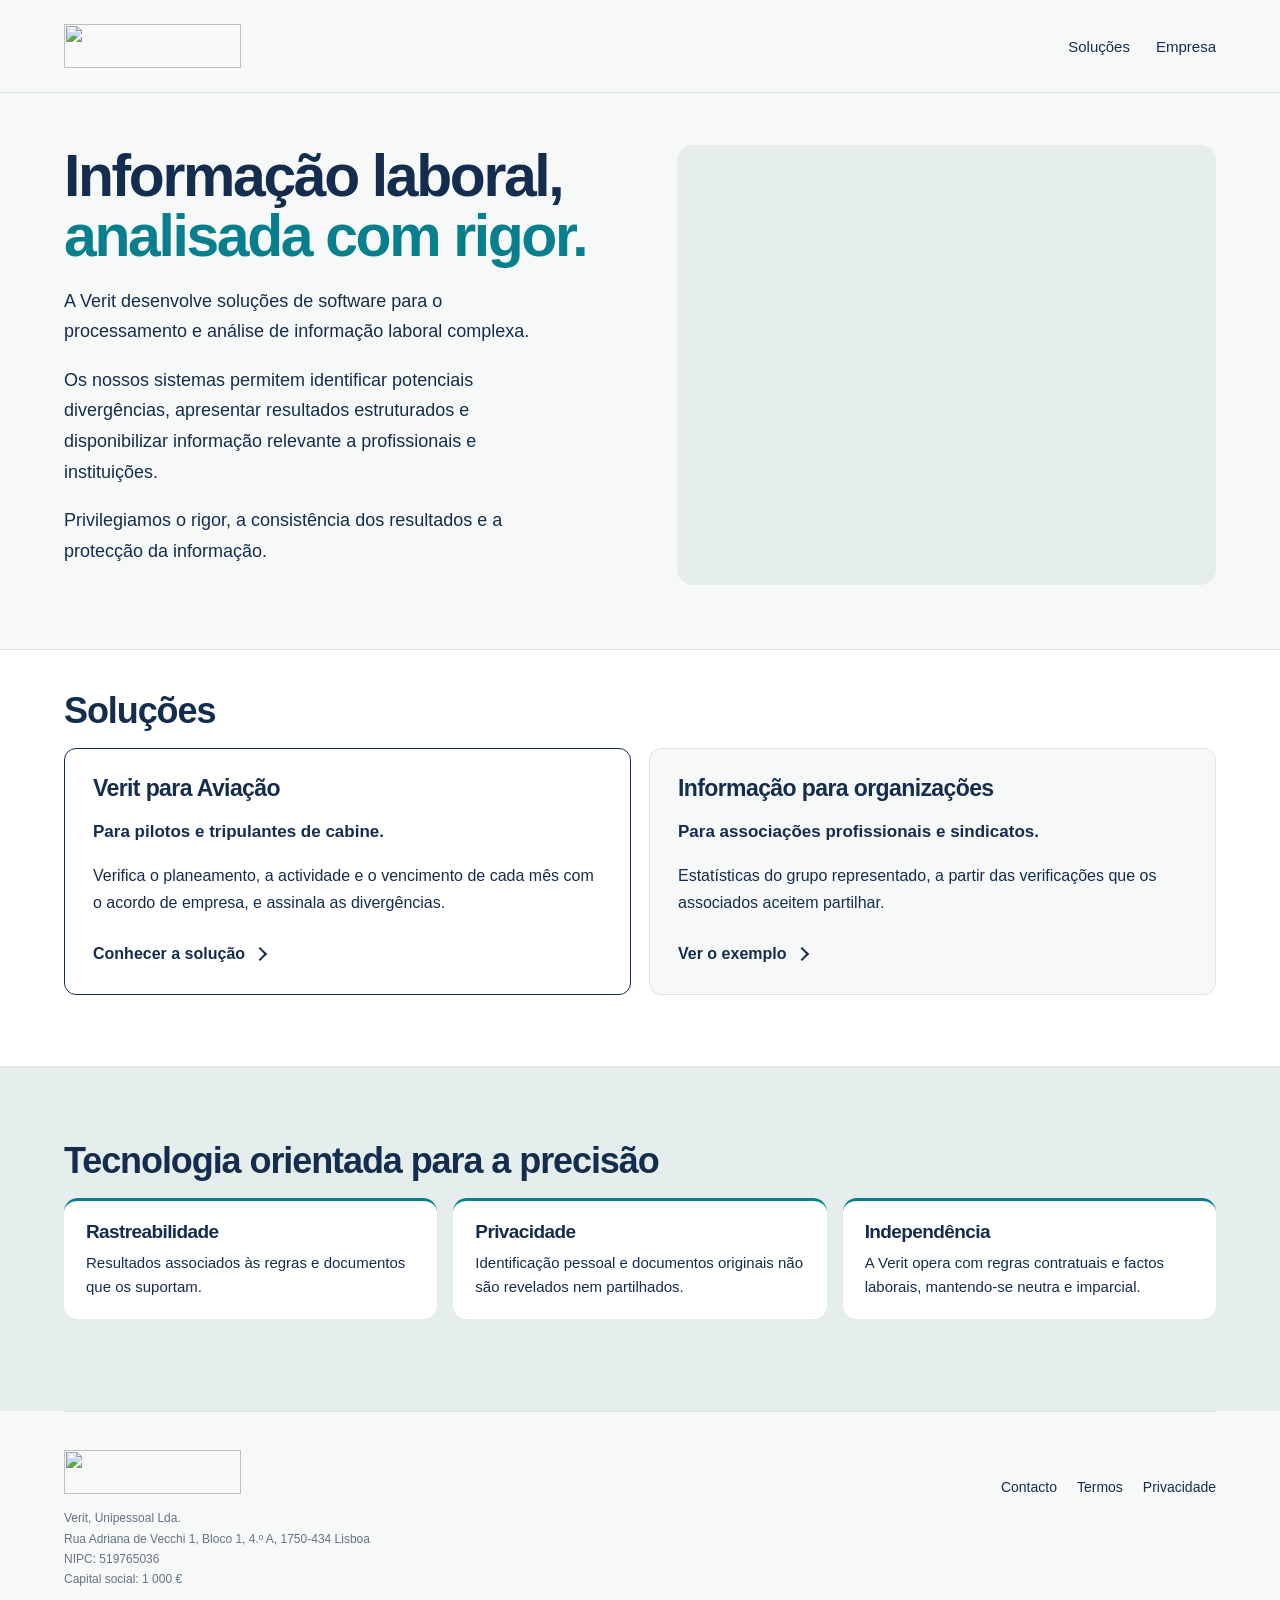
==== commit a00b351f: "Publicar Política de Privacidade e Termos actualizados (21 Nov 2026) Co-authored-by: Cursor <cursora" ====
--- a/index.html
+++ b/index.html
@@ -1 +1 @@
-<!DOCTYPE html><html lang="pt-PT"><head><meta charSet="utf-8"/><meta name="viewport" content="width=device-width, initial-scale=1"/><link rel="preload" href="/brand/verit-horizontal.svg" as="image"/><link rel="stylesheet" href="/_next/static/chunks/2-kdbgq0ei7hj.css" data-precedence="next"/><link rel="preload" as="script" fetchPriority="low" href="/_next/static/chunks/2udme52dpf0ne.js"/><script src="/_next/static/chunks/15fhnkvwz9mtn.js" async=""></script><script src="/_next/static/chunks/44g0duest-lyw.js" async=""></script><script src="/_next/static/chunks/turbopack-2u1d16houkiyo.js" async=""></script><script src="/_next/static/chunks/2_fxnk36s8uq_.js" async=""></script><script src="/_next/static/chunks/3cx2c6c0wbmtf.js" async=""></script><meta name="theme-color" content="#F7F9F8"/><title>Verit — Informação laboral, analisada com rigor</title><meta name="description" content="A Verit desenvolve software que analisa planeamentos, tempos de trabalho e remunerações à luz das regras aplicáveis, com a referência de cada verificação."/><link rel="icon" href="/icon.svg?icon.2-k_0nrg1xyh2.svg" sizes="any" type="image/svg+xml"/><script src="/_next/static/chunks/0cz1d0mv5g_q7.js" noModule=""></script></head><body><div hidden=""><!--$--><!--/$--></div><a class="skip" href="#conteudo">Saltar para o conteúdo</a><div class="topbar"><div class="wrap"><header class="nav"><a class="logo" href="/" aria-label="Verit início"><img src="/brand/verit-horizontal.svg" alt="" width="795" height="198"/></a><nav class="links" aria-label="Principal"><a href="/aviacao">Soluções</a><a href="/empresa">Empresa</a></nav></header></div></div><main class="site" id="conteudo" tabindex="-1"><section class="hero-band"><div class="wrap"><div class="hero"><div><h1>Informação laboral, <em>analisada com rigor.</em></h1><p>A Verit desenvolve soluções de software para o processamento e análise de informação laboral complexa.</p><p>Os nossos sistemas permitem identificar potenciais divergências, apresentar resultados estruturados e disponibilizar informação relevante a profissionais e instituições.</p><p>Privilegiamos o rigor, a consistência dos resultados e a protecção da informação.</p></div><div class="hero-art hero-mark" aria-hidden="true"><div class="giant-v"></div></div></div></div></section><section class="band-white" aria-labelledby="solucoes"><div class="wrap"><h2 id="solucoes">Soluções</h2><div class="split solutions-grid"><article class="card solution-card solution-primary"><h3>Verit para Aviação</h3><p class="card-lead">Para pilotos e tripulantes de cabine.</p><p>Verifica o planeamento, a actividade e o vencimento de cada mês com o acordo de empresa, e assinala as divergências.</p><p><a class="more" href="/aviacao">Conhecer a solução</a></p></article><article class="card solution-card solution-next"><h3>Informação para organizações</h3><p class="card-lead">Para associações profissionais e sindicatos.</p><p>Estatísticas do grupo representado, a partir das verificações que os associados aceitem partilhar.</p><p><a class="more" href="/aviacao#sindicatos">Ver o exemplo</a></p></article></div></div></section><section class="band-tint" aria-labelledby="tecnologia"><div class="wrap"><h2 id="tecnologia">Tecnologia orientada para a precisão</h2><ul class="principles"><li><h3>Rastreabilidade</h3><p>Resultados associados às regras e documentos que os suportam.</p></li><li><h3>Privacidade</h3><p>Identificação pessoal e documentos originais não são revelados nem partilhados.</p></li><li><h3>Independência</h3><p>A Verit opera com regras contratuais e factos laborais, mantendo-se neutra e imparcial.</p></li></ul></div></section></main><div class="wrap"><footer class="footer"><div class="foottop"><a class="logo" href="/" aria-label="Verit início"><img src="/brand/verit-horizontal.svg" alt="" width="795" height="198"/></a><nav class="footlinks" aria-label="No fim da página"><a href="/empresa#contacto">Contacto</a><a href="/termos">Termos</a><a href="/privacidade">Privacidade</a></nav></div><div class="footlegal"><p>Verit, Unipessoal Lda.</p><p>Rua Adriana de Vecchi 1, Bloco 1, 4.º A, 1750-434 Lisboa</p><p>NIPC: 519765036</p><p>Capital social: 1 000 €</p></div></footer></div><!--$--><!--/$--><script id="_R_">(globalThis["TURBOPACK"] || (globalThis["TURBOPACK"] = [])).push({"otherChunks":["static/chunks/2udme52dpf0ne.js","static/chunks/15fhnkvwz9mtn.js","static/chunks/44g0duest-lyw.js"],"runtimeModuleIds":[94553]});</script><script src="/_next/static/chunks/2udme52dpf0ne.js" async=""></script><script>(self.__next_f=self.__next_f||[]).push([0])</script><script>self.__next_f.push([1,"1:\"$Sreact.fragment\"\n2:\"/_next/static/chunks/2_fxnk36s8uq_.js\"\n3:I[39756,[\"$2\"],\"default\"]\n4:I[37457,[\"$2\"],\"default\"]\n6:\"/_next/static/chunks/3cx2c6c0wbmtf.js\"\n7:\"LegacyHashRedirect\"\n8:I[63287,[\"$2\",\"$6\"],\"$7\"]\n11:\"ViewportBoundary\"\n12:I[97367,[\"$2\"],\"$11\"]\n14:\"MetadataBoundary\"\n15:I[97367,[\"$2\"],\"$14\"]\n16:\"$Sreact.suspense\"\n18:I[68027,[\"$2\"],\"default\",1]\n:HL[\"/_next/static/chunks/2-kdbgq0ei7hj.css\",\"style\"]\n:HL[\"/brand/verit-horizontal.svg\",\"image\"]\n5:[[\"children\",{\"s\":\"__PAGE__\",\"h\":512,\"d\":{\"r\":[\"$\",\"$1\",\"c\",{\"children\":[[[\"$\",\"a\",null,{\"className\":\"skip\",\"href\":\"#conteudo\",\"children\":\"Saltar para o conteúdo\"}],[\"$\",\"div\",null,{\"className\":\"topbar\",\"children\":[\"$\",\"div\",null,{\"className\":\"wrap\",\"children\":[\"$\",\"header\",null,{\"className\":\"nav\",\"children\":[[\"$\",\"a\",null,{\"className\":\"logo\",\"href\":\"/\",\"aria-label\":\"Verit início\",\"children\":[\"$\",\"img\",null,{\"src\":\"/brand/verit-horizontal.svg\",\"alt\":\"\",\"width\":795,\"height\":198}]}],[\"$\",\"nav\",null,{\"className\":\"links\",\"aria-label\":\"Principal\",\"children\":[[\"$\",\"a\",\"/aviacao\",{\"href\":\"/aviacao\",\"aria-current\":\"$undefined\",\"children\":\"Soluções\"}],[\"$\",\"a\",\"/empresa\",{\"href\":\"/empresa\",\"aria-current\":\"$undefined\",\"children\":\"Empresa\"}]]}]]}]}]}],[\"$\",\"main\",null,{\"className\":\"site\",\"id\":\"conteudo\",\"tabIndex\":-1,\"children\":[[\"$\",\"$L8\",null,{\"from\":\"#empresa\",\"to\":\"/empresa\"}],[\"$\",\"section\",null,{\"className\":\"hero-band\",\"children\":[\"$\",\"div\",null,{\"className\":\"wrap\",\"children\":[\"$\",\"div\",null,{\"className\":\"hero\",\"children\":[[\"$\",\"div\",null,{\"children\":[[\"$\",\"h1\",null,{\"children\":[\"Informação laboral, \",[\"$\",\"em\",null,{\"children\":\"analisada com rigor.\"}]]}],[\"$\",\"p\",null,{\"children\":\"A Verit desenvolve soluções de software para o processamento e análise de informação laboral complexa.\"}],[\"$\",\"p\",null,{\"children\":\"Os nossos sistemas permitem identificar potenciais divergências, apresentar resultados estruturados e disponibilizar informação relevante a profissionais e instituições.\"}],[\"$\",\"p\",null,{\"children\":\"Privilegiamos o rigor, a consistência dos resultados e a protecção da informação.\"}]]}],[\"$\",\"div\",null,{\"className\":\"hero-art hero-mark\",\"aria-hidden\":\"true\",\"children\":[\"$\",\"div\",null,{\"className\":\"giant-v\"}]}]]}]}]}],[\"$\",\"section\",null,{\"className\":\"band-white\",\"aria-labelledby\":\"solucoes\",\"children\":[\"$\",\"div\",null,{\"className\":\"wrap\",\"children\":[[\"$\",\"h2\",null,{\"id\":\"solucoes\",\"children\":\"Soluções\"}],[\"$\",\"div\",null,{\"className\":\"split solutions-grid\",\"children\":[[\"$\",\"article\",null,{\"className\":\"card solution-card solution-primary\",\"children\":[[\"$\",\"h3\",null,{\"children\":\"Verit para Aviação\"}],\"$L9\",\"$La\",\"$Lb\"]}],\"$Lc\"]}]]}]}],\"$Ld\"]}],\"$Le\"],[\"$Lf\"],\"$L10\"]}],\"p\":false,\"v\":null}}]]\n0:{\"P\":null,\"c\":[\"\",\"\"],\"q\":\"\",\"i\":false,\"t\":{\"t\":{\"s\":\"\",\"h\":528,\"d\":{\"r\":[\"$\",\"$1\",\"c\",{\"children\":[[[\"$\",\"link\",\"0\",{\"rel\":\"stylesheet\",\"href\":\"/_next/static/chunks/2-kdbgq0ei7hj.css\",\"precedence\":\"next\",\"crossOrigin\":\"$undefined\",\"nonce\":\"$undefined\"}],[\"$\",\"script\",\"script-0\",{\"src\":\"/_next/static/chunks/2_fxnk36s8uq_.js\",\"async\":true,\"nonce\":\"$undefined\"}]],[\"$\",\"html\",null,{\"lang\":\"pt-PT\",\"children\":[\"$\",\"body\",null,{\"children\":[\"$\",\"$L3\",null,{\"parallelRouterKey\":\"children\",\"error\":\"$undefined\",\"errorStyles\":\"$undefined\",\"errorScripts\":\"$undefined\",\"template\":[\"$\",\"$L4\",null,{}],\"templateStyles\":\"$undefined\",\"templateScripts\":\"$undefined\",\"notFound\":[[[\"$\",\"a\",null,{\"className\":\"skip\",\"href\":\"#conteudo\",\"children\":\"Saltar para o conteúdo\"}],[\"$\",\"div\",null,{\"className\":\"topbar\",\"children\":[\"$\",\"div\",null,{\"className\":\"wrap\",\"children\":[\"$\",\"header\",null,{\"className\":\"nav\",\"children\":[[\"$\",\"a\",null,{\"className\":\"logo\",\"href\":\"/\",\"aria-label\":\"Verit início\",\"children\":[\"$\",\"img\",null,{\"src\":\"/brand/verit-horizontal.svg\",\"alt\":\"\",\"width\":795,\"height\":198}]}],[\"$\",\"nav\",null,{\"className\":\"links\",\"aria-label\":\"Principal\",\"children\":[[\"$\",\"a\",\"/aviacao\",{\"href\":\"/aviacao\",\"aria-current\":\"$undefined\",\"children\":\"Soluções\"}],[\"$\",\"a\",\"/empresa\",{\"href\":\"/empresa\",\"aria-current\":\"$undefined\",\"children\":\"Empresa\"}]]}]]}]}]}],[\"$\",\"main\",null,{\"className\":\"site\",\"id\":\"conteudo\",\"tabIndex\":-1,\"children\":[\"$\",\"div\",null,{\"className\":\"wrap\",\"children\":[\"$\",\"div\",null,{\"className\":\"page-intro\",\"children\":[[\"$\",\"h1\",null,{\"children\":\"Esta página não existe.\"}],[\"$\",\"p\",null,{\"className\":\"muted\",\"children\":\"O endereço não corresponde a nenhuma página da Verit.\"}],[\"$\",\"p\",null,{\"children\":[\"$\",\"a\",null,{\"className\":\"btn\",\"href\":\"/\",\"children\":\"Início\"}]}]]}]}]}],[\"$\",\"div\",null,{\"className\":\"wrap\",\"children\":[\"$\",\"footer\",null,{\"className\":\"footer\",\"children\":[[\"$\",\"div\",null,{\"className\":\"foottop\",\"children\":[[\"$\",\"a\",null,{\"className\":\"logo\",\"href\":\"/\",\"aria-label\":\"Verit início\",\"children\":[\"$\",\"img\",null,{\"src\":\"/brand/verit-horizontal.svg\",\"alt\":\"\",\"width\":795,\"height\":198}]}],[\"$\",\"nav\",null,{\"className\":\"footlinks\",\"aria-label\":\"No fim da página\",\"children\":[[\"$\",\"a\",\"/empresa#contacto\",{\"href\":\"/empresa#contacto\",\"children\":\"Contacto\"}],[\"$\",\"a\",\"/termos\",{\"href\":\"/termos\",\"children\":\"Termos\"}],[\"$\",\"a\",\"/privacidade\",{\"href\":\"/privacidade\",\"children\":\"Privacidade\"}]]}]]}],[\"$\",\"div\",null,{\"className\":\"footlegal\",\"children\":[[\"$\",\"p\",\"Verit, Unipessoal Lda.\",{\"children\":\"Verit, Unipessoal Lda.\"}],[\"$\",\"p\",\"Rua Adriana de Vecchi 1, Bloco 1, 4.º A, 1750-434 Lisboa\",{\"children\":\"Rua Adriana de Vecchi 1, Bloco 1, 4.º A, 1750-434 Lisboa\"}],[\"$\",\"p\",\"NIPC: 519765036\",{\"children\":\"NIPC: 519765036\"}],[\"$\",\"p\",\"Capital social: 1 000 €\",{\"children\":\"Capital social: 1 000 €\"}]]}]]}]}]],[]],\"forbidden\":\"$undefined\",\"unauthorized\":\"$undefined\"}]}]}]]}],\"p\":false,\"v\":null},\"c\":\"$Q5\"},\"h\":{\"r\":[\"$\",\"$1\",\"h\",{\"children\":[null,[\"$\",\"$L12\",null,{\"children\":\"$L13\"}],[\"$\",\"$L15\",null,{\"children\":[[\"$\",\"div\",null,{\"hidden\":true,\"children\":[\"$\",\"$16\",null,{\"name\":\"Next.Metadata\",\"children\":\"$L17\"}]}],null]}],null]}],\"p\":false,\"v\":null}},\"m\":\"$undefined\",\"G\":[\"$18\",[[\"$\",\"link\",\"0\",{\"rel\":\"stylesheet\",\"href\":\"/_next/static/chunks/2-kdbgq0ei7hj.css\",\"precedence\":\"next\",\"crossOrigin\":\"$undefined\",\"nonce\":\"$undefined\"}]]],\"S\":true,\"r\":\"$undefined\",\"s\":\"$undefined\",\"a\":\"$undefined\",\"l\":\"$undefined\",\"p\":\"$undefined\",\"d\":\"$undefined\",\"b\":\"9VITOOsCx7aveD0ea5Khx\"}\n19:I[97367,[\"$2\"],\"OutletBoundary\"]\n9:[\"$\",\"p\",null,{\"className\":\"card-lead\",\"children\":\"Para pilotos e tripulantes de cabine.\"}]\na:[\"$\",\"p\",null,{\"children\":\"Verifica o planeamento, a actividade e o vencimento de cada mês com o acordo de empresa, e assinala as divergências.\"}]\nb:[\"$\",\"p\",null,{\"children\":[\"$\",\"a\",null,{\"className\":\"more\",\"href\":\"/aviacao\",\"children\":\"Conhecer a solução\"}]}]\nc:[\"$\",\"article\",null,{\"className\":\"card solution-card solution-next\",\"children\":[[\"$\",\"h3\",null,{\"children\":\"Informação para organizações\"}],[\"$\",\"p\",null,{\"className\":\"card-lead\",\"children\":\"Para associações profissionais e sindicatos.\"}],[\"$\",\"p\",null,{\"children\":\"Estatísticas do grupo representado, a partir das verificações que os associados aceitem partilhar.\"}],[\"$\",\"p\",null,{\"children\":[\"$\",\"a\",null,{\"className\":\"more\",\"href\":\"/aviacao#sindicatos\",\"children\":\"Ver o exemplo\"}]}]]}]\nd:[\"$\",\"section\",null,{\"className\":\"band-tint\",\"aria-labelledby\":\"tecnologia\",\"children\":[\"$\",\"div\",null,{\"className\":\"wrap\",\"children\":[[\"$\",\"h2\",null,{\"id\":\"tecnologia\",\"children\":\"Tecnologia orientada para a precisão\"}],[\"$\",\"ul\",null,{\"className\":\"principles\",\"children\":[[\"$\",\"li\",\"Rastreabilidade\",{\"children\":[[\"$\",\"h3\",null,{\"children\":\"Rastreabilidade\"}],[\"$\",\"p\",null,{\"children\":\"Resultados associados às regras e documentos que os suportam.\"}]]}],[\"$\",\"li\",\"Privacidade\",{\"children\":[[\"$\",\"h3\",null,{\"children\":\"Privacidade\"}],[\"$\",\"p\",null,{\"children\":\"Identificação pessoal e documentos originais não são revelados nem partilhados.\"}]]}],[\"$\",\"li\",\"Independência\",{\"children\":[[\"$\",\"h3\",null,{\"children\":\"Independência\"}],[\"$\",\"p\",null,{\"children\":\"A Verit opera com regras contratuais e factos laborais, mantendo-se neutra e imparcial.\"}]]}]]}]]}]}]\ne:[\"$\",\"div\",null,{\"className\":\"wrap\",\"children\":[\"$\",\"footer\",null,{\"className\":\"footer\",\"children\":[[\"$\",\"div\",null,{\"className\":\"foottop\",\"children\":[[\"$\",\"a\",null,{\"className\":\"logo\",\"href\":\"/\",\"aria-label\":\"Verit início\",\"children\":[\"$\",\"img\",null,{\"src\":\"/brand/verit-horizontal.svg\",\"alt\":\"\",\"width\":795,\"height\":198}]}],[\"$\",\"nav\",null,{\"className\":\"footlinks\",\"aria-label\":\"No fim da página\",\"children\":[[\"$\",\"a\",\"/empresa#contacto\",{\"href\":\"/empresa#contacto\",\"children\":\"Contacto\"}],[\"$\",\"a\",\"/termos\",{\"href\":\"/termos\",\"children\":\"Termos\"}],[\"$\",\"a\",\"/privacidade\",{\"href\":\"/privacidade\",\"children\":\"Privacidade\"}]]}]]}],[\"$\",\"div\",null,{\"className\":\"footlegal\",\"children\":[[\"$\",\"p\",\"Verit, Unipessoal Lda.\",{\"children\":\"Verit, Unipessoal Lda.\"}],[\"$\",\"p\",\"Rua Adriana de Vecchi 1, Bloco 1, 4.º A, 1750-434 Lisboa\",{\"children\":\"Rua Adriana de Vecchi 1, Bloco 1, 4.º A, 1750-434 Lisboa\"}],[\"$\",\"p\",\"NIPC: 519765036\",{\"children\":\"NIPC: 519765036\"}],[\"$\",\"p\",\"Capital social: 1 000 €\",{\"children\":\"Capital social: 1 000 €\"}]]}]]}]}]\nf:[\"$\",\"script\",\"script-0\",{\"src\":\"/_next/static/chunks/3cx2c6c0wbmtf.js\",\"async\":true,\"nonce\":\"$undefined\"}]\n10:[\"$\",\"$L19\",null,{\"children\":[\"$\",\"$16\",null,{\"name\":\"Next.MetadataOutlet\",\"children\":\"$@1a\"}]}]\n13:[[\"$\",\"meta\",\"0\",{\"charSet\":\"utf-8\"}],[\"$\",\"meta\",\"1\",{\"name\":\"viewport\",\"content\":\"width=device-width, initial-scale=1\"}],[\"$\",\"meta\",\"2\",{\"name\":\"theme-color\",\"content\":\"#F7F9F8\"}]]\n1b:I[27201,[\"$2\"],\"IconMark\"]\n17:[[\"$\",\"title\",\"0\",{\"children\":\"Verit — Informação laboral, analisada com rigor\"}],[\"$\",\"meta\",\"1\",{\"name\":\"description\",\"content\":\"A Verit desenvolve software que analisa planeamentos, tempos de trabalho e remunerações à luz das regras aplicáveis, com a referência de cada verificação.\"}],[\"$\",\"link\",\"2\",{\"rel\":\"icon\",\"href\":\"/icon.svg?icon.2-k_0nrg1xyh2.svg\",\"sizes\":\"any\",\"type\":\"image/svg+xml\"}],[\"$\",\"$L1b\",\"3\",{}]]\n1a:null\n"])</script></body></html>+<!DOCTYPE html><html lang="pt-PT"><head><meta charSet="utf-8"/><meta name="viewport" content="width=device-width, initial-scale=1"/><link rel="preload" href="/brand/verit-horizontal.svg" as="image"/><link rel="stylesheet" href="/_next/static/chunks/2-kdbgq0ei7hj.css" data-precedence="next"/><link rel="preload" as="script" fetchPriority="low" href="/_next/static/chunks/2udme52dpf0ne.js"/><script src="/_next/static/chunks/0xahm4a2my15v.js" async=""></script><script src="/_next/static/chunks/44g0duest-lyw.js" async=""></script><script src="/_next/static/chunks/turbopack-2u1d16houkiyo.js" async=""></script><script src="/_next/static/chunks/2_fxnk36s8uq_.js" async=""></script><script src="/_next/static/chunks/1z2k13x13mh37.js" async=""></script><meta name="theme-color" content="#F7F9F8"/><title>Verit — Informação laboral, analisada com rigor</title><meta name="description" content="A Verit desenvolve software que analisa planeamentos, tempos de trabalho e remunerações à luz das regras aplicáveis, com a referência de cada verificação."/><link rel="icon" href="/icon.svg?icon.2-k_0nrg1xyh2.svg" sizes="any" type="image/svg+xml"/><script src="/_next/static/chunks/0cz1d0mv5g_q7.js" noModule=""></script></head><body><div hidden=""><!--$--><!--/$--></div><a class="skip" href="#conteudo">Saltar para o conteúdo</a><div class="topbar"><div class="wrap"><header class="nav"><a class="logo" href="/" aria-label="Verit início"><img src="/brand/verit-horizontal.svg" alt="" width="795" height="198"/></a><nav class="links" aria-label="Principal"><a href="/aviacao">Soluções</a><a href="/empresa">Empresa</a></nav></header></div></div><main class="site" id="conteudo" tabindex="-1"><section class="hero-band"><div class="wrap"><div class="hero"><div><h1>Informação laboral, <em>analisada com rigor.</em></h1><p>A Verit desenvolve soluções de software para o processamento e análise de informação laboral complexa.</p><p>Os nossos sistemas permitem identificar potenciais divergências, apresentar resultados estruturados e disponibilizar informação relevante a profissionais e instituições.</p><p>Privilegiamos o rigor, a consistência dos resultados e a protecção da informação.</p></div><div class="hero-art hero-mark" aria-hidden="true"><div class="giant-v"></div></div></div></div></section><section class="band-white" aria-labelledby="solucoes"><div class="wrap"><h2 id="solucoes">Soluções</h2><div class="split solutions-grid"><article class="card solution-card solution-primary"><h3>Verit para Aviação</h3><p class="card-lead">Para pilotos e tripulantes de cabine.</p><p>Verifica o planeamento, a actividade e o vencimento de cada mês com o acordo de empresa, e assinala as divergências.</p><p><a class="more" href="/aviacao">Conhecer a solução</a></p></article><article class="card solution-card solution-next"><h3>Informação para organizações</h3><p class="card-lead">Para associações profissionais e sindicatos.</p><p>Estatísticas do grupo representado, a partir das verificações que os associados aceitem partilhar.</p><p><a class="more" href="/aviacao#sindicatos">Ver o exemplo</a></p></article></div></div></section><section class="band-tint" aria-labelledby="tecnologia"><div class="wrap"><h2 id="tecnologia">Tecnologia orientada para a precisão</h2><ul class="principles"><li><h3>Rastreabilidade</h3><p>Resultados associados às regras e documentos que os suportam.</p></li><li><h3>Privacidade</h3><p>Identificação pessoal e documentos originais não são revelados nem partilhados.</p></li><li><h3>Independência</h3><p>A Verit opera com regras contratuais e factos laborais, mantendo-se neutra e imparcial.</p></li></ul></div></section></main><div class="wrap"><footer class="footer"><div class="foottop"><a class="logo" href="/" aria-label="Verit início"><img src="/brand/verit-horizontal.svg" alt="" width="795" height="198"/></a><nav class="footlinks" aria-label="No fim da página"><a href="/empresa#contacto">Contacto</a><a href="/termos">Termos</a><a href="/privacidade">Privacidade</a></nav></div><div class="footlegal"><p>Verit, Unipessoal Lda.</p><p>Rua Adriana de Vecchi 1, Bloco 1, 4.º A, 1750-434 Lisboa</p><p>NIPC: 519765036</p><p>Capital social: 1 000 €</p></div></footer></div><!--$--><!--/$--><script id="_R_">(globalThis["TURBOPACK"] || (globalThis["TURBOPACK"] = [])).push({"otherChunks":["static/chunks/2udme52dpf0ne.js","static/chunks/0xahm4a2my15v.js","static/chunks/44g0duest-lyw.js"],"runtimeModuleIds":[94553]});</script><script src="/_next/static/chunks/2udme52dpf0ne.js" async=""></script><script>(self.__next_f=self.__next_f||[]).push([0])</script><script>self.__next_f.push([1,"1:\"$Sreact.fragment\"\n2:\"/_next/static/chunks/2_fxnk36s8uq_.js\"\n3:I[39756,[\"$2\"],\"default\"]\n4:I[37457,[\"$2\"],\"default\"]\n6:\"/_next/static/chunks/1z2k13x13mh37.js\"\n7:\"LegacyHashRedirect\"\n8:I[86940,[\"$2\",\"$6\"],\"$7\"]\nd:\"ViewportBoundary\"\ne:I[97367,[\"$2\"],\"$d\"]\n10:\"MetadataBoundary\"\n11:I[97367,[\"$2\"],\"$10\"]\n12:\"$Sreact.suspense\"\n14:I[68027,[\"$2\"],\"default\",1]\n:HL[\"/_next/static/chunks/2-kdbgq0ei7hj.css\",\"style\"]\n:HL[\"/brand/verit-horizontal.svg\",\"image\"]\n5:[[\"children\",{\"s\":\"__PAGE__\",\"h\":512,\"d\":{\"r\":[\"$\",\"$1\",\"c\",{\"children\":[[[\"$\",\"a\",null,{\"className\":\"skip\",\"href\":\"#conteudo\",\"children\":\"Saltar para o conteúdo\"}],[\"$\",\"div\",null,{\"className\":\"topbar\",\"children\":[\"$\",\"div\",null,{\"className\":\"wrap\",\"children\":[\"$\",\"header\",null,{\"className\":\"nav\",\"children\":[[\"$\",\"a\",null,{\"className\":\"logo\",\"href\":\"/\",\"aria-label\":\"Verit início\",\"children\":[\"$\",\"img\",null,{\"src\":\"/brand/verit-horizontal.svg\",\"alt\":\"\",\"width\":795,\"height\":198}]}],[\"$\",\"nav\",null,{\"className\":\"links\",\"aria-label\":\"Principal\",\"children\":[[\"$\",\"a\",\"/aviacao\",{\"href\":\"/aviacao\",\"aria-current\":\"$undefined\",\"children\":\"Soluções\"}],[\"$\",\"a\",\"/empresa\",{\"href\":\"/empresa\",\"aria-current\":\"$undefined\",\"children\":\"Empresa\"}]]}]]}]}]}],[\"$\",\"main\",null,{\"className\":\"site\",\"id\":\"conteudo\",\"tabIndex\":-1,\"children\":[[\"$\",\"$L8\",null,{\"from\":\"#empresa\",\"to\":\"/empresa\"}],[\"$\",\"section\",null,{\"className\":\"hero-band\",\"children\":[\"$\",\"div\",null,{\"className\":\"wrap\",\"children\":[\"$\",\"div\",null,{\"className\":\"hero\",\"children\":[[\"$\",\"div\",null,{\"children\":[[\"$\",\"h1\",null,{\"children\":[\"Informação laboral, \",[\"$\",\"em\",null,{\"children\":\"analisada com rigor.\"}]]}],[\"$\",\"p\",null,{\"children\":\"A Verit desenvolve soluções de software para o processamento e análise de informação laboral complexa.\"}],[\"$\",\"p\",null,{\"children\":\"Os nossos sistemas permitem identificar potenciais divergências, apresentar resultados estruturados e disponibilizar informação relevante a profissionais e instituições.\"}],[\"$\",\"p\",null,{\"children\":\"Privilegiamos o rigor, a consistência dos resultados e a protecção da informação.\"}]]}],[\"$\",\"div\",null,{\"className\":\"hero-art hero-mark\",\"aria-hidden\":\"true\",\"children\":[\"$\",\"div\",null,{\"className\":\"giant-v\"}]}]]}]}]}],[\"$\",\"section\",null,{\"className\":\"band-white\",\"aria-labelledby\":\"solucoes\",\"children\":[\"$\",\"div\",null,{\"className\":\"wrap\",\"children\":[[\"$\",\"h2\",null,{\"id\":\"solucoes\",\"children\":\"Soluções\"}],[\"$\",\"div\",null,{\"className\":\"split solutions-grid\",\"children\":[[\"$\",\"article\",null,{\"className\":\"card solution-card solution-primary\",\"children\":[[\"$\",\"h3\",null,{\"children\":\"Verit para Aviação\"}],[\"$\",\"p\",null,{\"className\":\"card-lead\",\"children\":\"Para pilotos e tripulantes de cabine.\"}],[\"$\",\"p\",null,{\"children\":\"Verifica o planeamento, a actividade e o vencimento de cada mês com o acordo de empresa, e assinala as divergências.\"}],[\"$\",\"p\",null,{\"children\":[\"$\",\"a\",null,{\"className\":\"more\",\"href\":\"/aviacao\",\"children\":\"Conhecer a solução\"}]}]]}],[\"$\",\"article\",null,{\"className\":\"card solution-card solution-next\",\"children\":[[\"$\",\"h3\",null,{\"children\":\"Informação para organizações\"}],[\"$\",\"p\",null,{\"className\":\"card-lead\",\"children\":\"Para associações profissionais e sindicatos.\"}],[\"$\",\"p\",null,{\"children\":\"Estatísticas do grupo representado, a partir das verificações que os associados aceitem partilhar.\"}],[\"$\",\"p\",null,{\"children\":[\"$\",\"a\",null,{\"className\":\"more\",\"href\":\"/aviacao#sindicatos\",\"children\":\"Ver o exemplo\"}]}]]}]]}]]}]}],\"$L9\"]}],\"$La\"],[\"$Lb\"],\"$Lc\"]}],\"p\":false,\"v\":null}}]]\n0:{\"P\":null,\"c\":[\"\",\"\"],\"q\":\"\",\"i\":false,\"t\":{\"t\":{\"s\":\"\",\"h\":528,\"d\":{\"r\":[\"$\",\"$1\",\"c\",{\"children\":[[[\"$\",\"link\",\"0\",{\"rel\":\"stylesheet\",\"href\":\"/_next/static/chunks/2-kdbgq0ei7hj.css\",\"precedence\":\"next\",\"crossOrigin\":\"$undefined\",\"nonce\":\"$undefined\"}],[\"$\",\"script\",\"script-0\",{\"src\":\"/_next/static/chunks/2_fxnk36s8uq_.js\",\"async\":true,\"nonce\":\"$undefined\"}]],[\"$\",\"html\",null,{\"lang\":\"pt-PT\",\"children\":[\"$\",\"body\",null,{\"children\":[\"$\",\"$L3\",null,{\"parallelRouterKey\":\"children\",\"error\":\"$undefined\",\"errorStyles\":\"$undefined\",\"errorScripts\":\"$undefined\",\"template\":[\"$\",\"$L4\",null,{}],\"templateStyles\":\"$undefined\",\"templateScripts\":\"$undefined\",\"notFound\":[[[\"$\",\"title\",null,{\"children\":\"404: This page could not be found.\"}],[\"$\",\"div\",null,{\"style\":{\"fontFamily\":\"system-ui,\\\"Segoe UI\\\",Roboto,Helvetica,Arial,sans-serif,\\\"Apple Color Emoji\\\",\\\"Segoe UI Emoji\\\"\",\"height\":\"100vh\",\"textAlign\":\"center\",\"display\":\"flex\",\"flexDirection\":\"column\",\"alignItems\":\"center\",\"justifyContent\":\"center\"},\"children\":[\"$\",\"div\",null,{\"children\":[[\"$\",\"style\",null,{\"dangerouslySetInnerHTML\":{\"__html\":\"body{color:#000;background:#fff;margin:0}.next-error-h1{border-right:1px solid rgba(0,0,0,.3)}@media (prefers-color-scheme:dark){body{color:#fff;background:#000}.next-error-h1{border-right:1px solid rgba(255,255,255,.3)}}\"}}],[\"$\",\"h1\",null,{\"className\":\"next-error-h1\",\"style\":{\"display\":\"inline-block\",\"margin\":\"0 20px 0 0\",\"padding\":\"0 23px 0 0\",\"fontSize\":24,\"fontWeight\":500,\"verticalAlign\":\"top\",\"lineHeight\":\"49px\"},\"children\":404}],[\"$\",\"div\",null,{\"style\":{\"display\":\"inline-block\"},\"children\":[\"$\",\"h2\",null,{\"style\":{\"fontSize\":14,\"fontWeight\":400,\"lineHeight\":\"49px\",\"margin\":0},\"children\":\"This page could not be found.\"}]}]]}]}]],[]],\"forbidden\":\"$undefined\",\"unauthorized\":\"$undefined\"}]}]}]]}],\"p\":false,\"v\":null},\"c\":\"$Q5\"},\"h\":{\"r\":[\"$\",\"$1\",\"h\",{\"children\":[null,[\"$\",\"$Le\",null,{\"children\":\"$Lf\"}],[\"$\",\"$L11\",null,{\"children\":[[\"$\",\"div\",null,{\"hidden\":true,\"children\":[\"$\",\"$12\",null,{\"name\":\"Next.Metadata\",\"children\":\"$L13\"}]}],null]}],null]}],\"p\":false,\"v\":null}},\"m\":\"$undefined\",\"G\":[\"$14\",[[\"$\",\"link\",\"0\",{\"rel\":\"stylesheet\",\"href\":\"/_next/static/chunks/2-kdbgq0ei7hj.css\",\"precedence\":\"next\",\"crossOrigin\":\"$undefined\",\"nonce\":\"$undefined\"}]]],\"S\":true,\"r\":\"$undefined\",\"s\":\"$undefined\",\"a\":\"$undefined\",\"l\":\"$undefined\",\"p\":\"$undefined\",\"d\":\"$undefined\",\"b\":\"cYO3T_-K0jEfKRfDxmF8_\"}\n15:I[97367,[\"$2\"],\"OutletBoundary\"]\n9:[\"$\",\"section\",null,{\"className\":\"band-tint\",\"aria-labelledby\":\"tecnologia\",\"children\":[\"$\",\"div\",null,{\"className\":\"wrap\",\"children\":[[\"$\",\"h2\",null,{\"id\":\"tecnologia\",\"children\":\"Tecnologia orientada para a precisão\"}],[\"$\",\"ul\",null,{\"className\":\"principles\",\"children\":[[\"$\",\"li\",\"Rastreabilidade\",{\"children\":[[\"$\",\"h3\",null,{\"children\":\"Rastreabilidade\"}],[\"$\",\"p\",null,{\"children\":\"Resultados associados às regras e documentos que os suportam.\"}]]}],[\"$\",\"li\",\"Privacidade\",{\"children\":[[\"$\",\"h3\",null,{\"children\":\"Privacidade\"}],[\"$\",\"p\",null,{\"children\":\"Identificação pessoal e documentos originais não são revelados nem partilhados.\"}]]}],[\"$\",\"li\",\"Independência\",{\"children\":[[\"$\",\"h3\",null,{\"children\":\"Independência\"}],[\"$\",\"p\",null,{\"children\":\"A Verit opera com regras contratuais e factos laborais, mantendo-se neutra e imparcial.\"}]]}]]}]]}]}]\na:[\"$\",\"div\",null,{\"className\":\"wrap\",\"children\":[\"$\",\"footer\",null,{\"className\":\"footer\",\"children\":[[\"$\",\"div\",null,{\"className\":\"foottop\",\"children\":[[\"$\",\"a\",null,{\"className\":\"logo\",\"href\":\"/\",\"aria-label\":\"Verit início\",\"children\":[\"$\",\"img\",null,{\"src\":\"/brand/verit-horizontal.svg\",\"alt\":\"\",\"width\":795,\"height\":198}]}],[\"$\",\"nav\",null,{\"className\":\"footlinks\",\"aria-label\":\"No fim da página\",\"children\":[[\"$\",\"a\",\"/empresa#contacto\",{\"href\":\"/empresa#contacto\",\"children\":\"Contacto\"}],[\"$\",\"a\",\"/termos\",{\"href\":\"/termos\",\"children\":\"Termos\"}],[\"$\",\"a\",\"/privacidade\",{\"href\":\"/privacidade\",\"children\":\"Privacidade\"}]]}]]}],[\"$\",\"div\",null,{\"className\":\"footlegal\",\"children\":[[\"$\",\"p\",\"Verit, Unipessoal Lda.\",{\"children\":\"Verit, Unipessoal Lda.\"}],[\"$\",\"p\",\"Rua Adriana de Vecchi 1, Bloco 1, 4.º A, 1750-434 Lisboa\",{\"children\":\"Rua Adriana de Vecchi 1, Bloco 1, 4.º A, 1750-434 Lisboa\"}],[\"$\",\"p\",\"NIPC: 519765036\",{\"children\":\"NIPC: 519765036\"}],[\"$\",\"p\",\"Capital social: 1 000 €\",{\"children\":\"Capital social: 1 000 €\"}]]}]]}]}]\nb:[\"$\",\"script\",\"script-0\",{\"src\":\"/_next/static/chunks/1z2k13x13mh37.js\",\"async\":true,\"nonce\":\"$undefined\"}]\nc:[\"$\",\"$L15\",null,{\"children\":[\"$\",\"$12\",null,{\"name\":\"Next.MetadataOutlet\",\"children\":\"$@16\"}]}]\nf:[[\"$\",\"meta\",\"0\",{\"charSet\":\"utf-8\"}],[\"$\",\"meta\",\"1\",{\"name\":\"viewport\",\"content\":\"width=device-width, initial-scale=1\"}],[\"$\",\"meta\",\"2\",{\"name\":\"theme-color\",\"content\":\"#F7F9F8\"}]]\n17:I[27201,[\"$2\"],\"IconMark\"]\n13:[[\"$\",\"title\",\"0\",{\"children\":\"Verit — Informação laboral, analisada com rigor\"}],[\"$\",\"meta\",\"1\",{\"name\":\"description\",\"content\":\"A Verit desenvolve software que analisa planeamentos, tempos de trabalho e remunerações à luz das regras aplicáveis, com a referência de cada verificação.\"}],[\"$\",\"link\",\"2\",{\"rel\":\"icon\",\"href\":\"/icon.svg?icon.2-k_0nrg1xyh2.svg\",\"sizes\":\"any\",\"type\":\"image/svg+xml\"}],[\"$\",\"$L17\",\"3\",{}]]\n16:null\n"])</script></body></html>
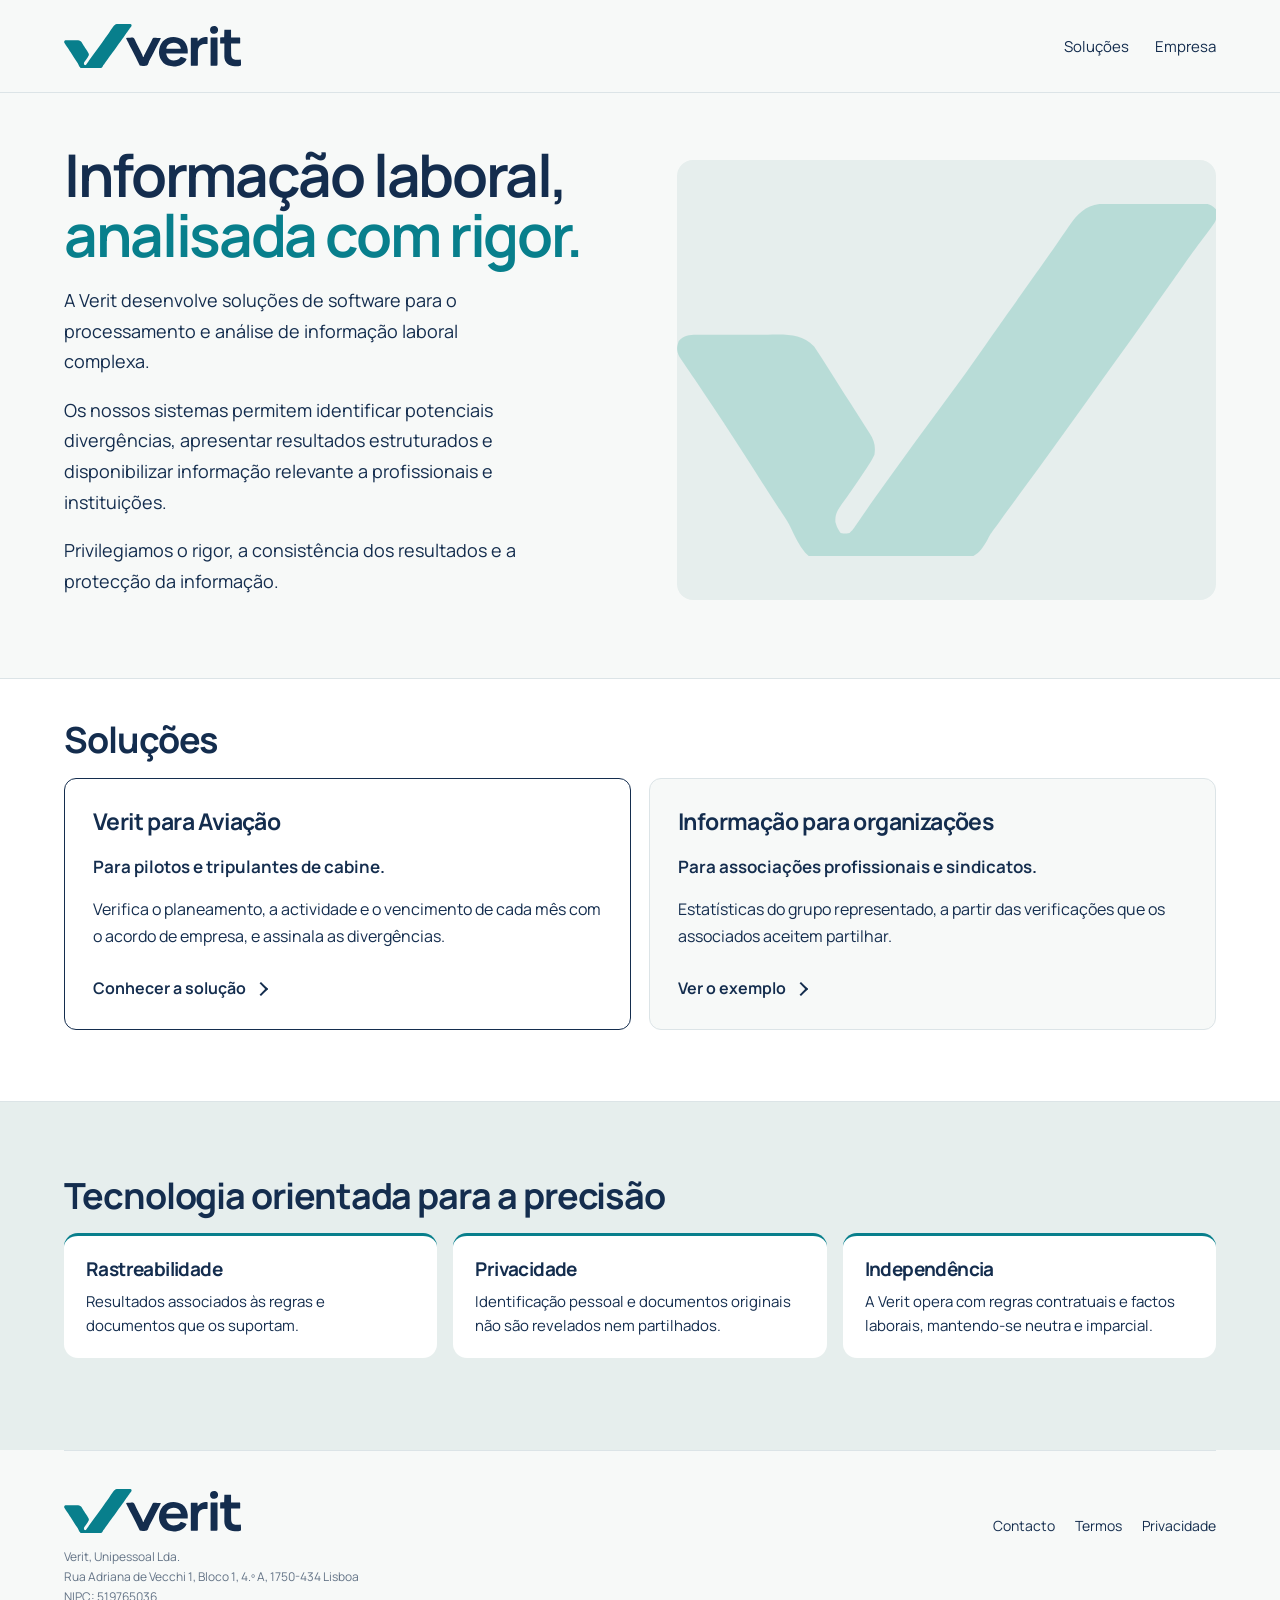
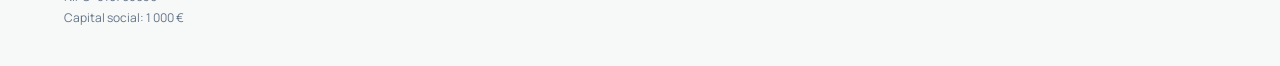
==== commit 43d9392c: "Repor assets públicos (public/) no export estático Co-authored-by: Cursor <cursoragent@cursor.com>" ====
--- a/index.html
+++ b/index.html
@@ -1 +1 @@
-<!DOCTYPE html><html lang="pt-PT"><head><meta charSet="utf-8"/><meta name="viewport" content="width=device-width, initial-scale=1"/><link rel="preload" href="/brand/verit-horizontal.svg" as="image"/><link rel="stylesheet" href="/_next/static/chunks/2-kdbgq0ei7hj.css" data-precedence="next"/><link rel="preload" as="script" fetchPriority="low" href="/_next/static/chunks/2udme52dpf0ne.js"/><script src="/_next/static/chunks/0xahm4a2my15v.js" async=""></script><script src="/_next/static/chunks/44g0duest-lyw.js" async=""></script><script src="/_next/static/chunks/turbopack-2u1d16houkiyo.js" async=""></script><script src="/_next/static/chunks/2_fxnk36s8uq_.js" async=""></script><script src="/_next/static/chunks/1z2k13x13mh37.js" async=""></script><meta name="theme-color" content="#F7F9F8"/><title>Verit — Informação laboral, analisada com rigor</title><meta name="description" content="A Verit desenvolve software que analisa planeamentos, tempos de trabalho e remunerações à luz das regras aplicáveis, com a referência de cada verificação."/><link rel="icon" href="/icon.svg?icon.2-k_0nrg1xyh2.svg" sizes="any" type="image/svg+xml"/><script src="/_next/static/chunks/0cz1d0mv5g_q7.js" noModule=""></script></head><body><div hidden=""><!--$--><!--/$--></div><a class="skip" href="#conteudo">Saltar para o conteúdo</a><div class="topbar"><div class="wrap"><header class="nav"><a class="logo" href="/" aria-label="Verit início"><img src="/brand/verit-horizontal.svg" alt="" width="795" height="198"/></a><nav class="links" aria-label="Principal"><a href="/aviacao">Soluções</a><a href="/empresa">Empresa</a></nav></header></div></div><main class="site" id="conteudo" tabindex="-1"><section class="hero-band"><div class="wrap"><div class="hero"><div><h1>Informação laboral, <em>analisada com rigor.</em></h1><p>A Verit desenvolve soluções de software para o processamento e análise de informação laboral complexa.</p><p>Os nossos sistemas permitem identificar potenciais divergências, apresentar resultados estruturados e disponibilizar informação relevante a profissionais e instituições.</p><p>Privilegiamos o rigor, a consistência dos resultados e a protecção da informação.</p></div><div class="hero-art hero-mark" aria-hidden="true"><div class="giant-v"></div></div></div></div></section><section class="band-white" aria-labelledby="solucoes"><div class="wrap"><h2 id="solucoes">Soluções</h2><div class="split solutions-grid"><article class="card solution-card solution-primary"><h3>Verit para Aviação</h3><p class="card-lead">Para pilotos e tripulantes de cabine.</p><p>Verifica o planeamento, a actividade e o vencimento de cada mês com o acordo de empresa, e assinala as divergências.</p><p><a class="more" href="/aviacao">Conhecer a solução</a></p></article><article class="card solution-card solution-next"><h3>Informação para organizações</h3><p class="card-lead">Para associações profissionais e sindicatos.</p><p>Estatísticas do grupo representado, a partir das verificações que os associados aceitem partilhar.</p><p><a class="more" href="/aviacao#sindicatos">Ver o exemplo</a></p></article></div></div></section><section class="band-tint" aria-labelledby="tecnologia"><div class="wrap"><h2 id="tecnologia">Tecnologia orientada para a precisão</h2><ul class="principles"><li><h3>Rastreabilidade</h3><p>Resultados associados às regras e documentos que os suportam.</p></li><li><h3>Privacidade</h3><p>Identificação pessoal e documentos originais não são revelados nem partilhados.</p></li><li><h3>Independência</h3><p>A Verit opera com regras contratuais e factos laborais, mantendo-se neutra e imparcial.</p></li></ul></div></section></main><div class="wrap"><footer class="footer"><div class="foottop"><a class="logo" href="/" aria-label="Verit início"><img src="/brand/verit-horizontal.svg" alt="" width="795" height="198"/></a><nav class="footlinks" aria-label="No fim da página"><a href="/empresa#contacto">Contacto</a><a href="/termos">Termos</a><a href="/privacidade">Privacidade</a></nav></div><div class="footlegal"><p>Verit, Unipessoal Lda.</p><p>Rua Adriana de Vecchi 1, Bloco 1, 4.º A, 1750-434 Lisboa</p><p>NIPC: 519765036</p><p>Capital social: 1 000 €</p></div></footer></div><!--$--><!--/$--><script id="_R_">(globalThis["TURBOPACK"] || (globalThis["TURBOPACK"] = [])).push({"otherChunks":["static/chunks/2udme52dpf0ne.js","static/chunks/0xahm4a2my15v.js","static/chunks/44g0duest-lyw.js"],"runtimeModuleIds":[94553]});</script><script src="/_next/static/chunks/2udme52dpf0ne.js" async=""></script><script>(self.__next_f=self.__next_f||[]).push([0])</script><script>self.__next_f.push([1,"1:\"$Sreact.fragment\"\n2:\"/_next/static/chunks/2_fxnk36s8uq_.js\"\n3:I[39756,[\"$2\"],\"default\"]\n4:I[37457,[\"$2\"],\"default\"]\n6:\"/_next/static/chunks/1z2k13x13mh37.js\"\n7:\"LegacyHashRedirect\"\n8:I[86940,[\"$2\",\"$6\"],\"$7\"]\nd:\"ViewportBoundary\"\ne:I[97367,[\"$2\"],\"$d\"]\n10:\"MetadataBoundary\"\n11:I[97367,[\"$2\"],\"$10\"]\n12:\"$Sreact.suspense\"\n14:I[68027,[\"$2\"],\"default\",1]\n:HL[\"/_next/static/chunks/2-kdbgq0ei7hj.css\",\"style\"]\n:HL[\"/brand/verit-horizontal.svg\",\"image\"]\n5:[[\"children\",{\"s\":\"__PAGE__\",\"h\":512,\"d\":{\"r\":[\"$\",\"$1\",\"c\",{\"children\":[[[\"$\",\"a\",null,{\"className\":\"skip\",\"href\":\"#conteudo\",\"children\":\"Saltar para o conteúdo\"}],[\"$\",\"div\",null,{\"className\":\"topbar\",\"children\":[\"$\",\"div\",null,{\"className\":\"wrap\",\"children\":[\"$\",\"header\",null,{\"className\":\"nav\",\"children\":[[\"$\",\"a\",null,{\"className\":\"logo\",\"href\":\"/\",\"aria-label\":\"Verit início\",\"children\":[\"$\",\"img\",null,{\"src\":\"/brand/verit-horizontal.svg\",\"alt\":\"\",\"width\":795,\"height\":198}]}],[\"$\",\"nav\",null,{\"className\":\"links\",\"aria-label\":\"Principal\",\"children\":[[\"$\",\"a\",\"/aviacao\",{\"href\":\"/aviacao\",\"aria-current\":\"$undefined\",\"children\":\"Soluções\"}],[\"$\",\"a\",\"/empresa\",{\"href\":\"/empresa\",\"aria-current\":\"$undefined\",\"children\":\"Empresa\"}]]}]]}]}]}],[\"$\",\"main\",null,{\"className\":\"site\",\"id\":\"conteudo\",\"tabIndex\":-1,\"children\":[[\"$\",\"$L8\",null,{\"from\":\"#empresa\",\"to\":\"/empresa\"}],[\"$\",\"section\",null,{\"className\":\"hero-band\",\"children\":[\"$\",\"div\",null,{\"className\":\"wrap\",\"children\":[\"$\",\"div\",null,{\"className\":\"hero\",\"children\":[[\"$\",\"div\",null,{\"children\":[[\"$\",\"h1\",null,{\"children\":[\"Informação laboral, \",[\"$\",\"em\",null,{\"children\":\"analisada com rigor.\"}]]}],[\"$\",\"p\",null,{\"children\":\"A Verit desenvolve soluções de software para o processamento e análise de informação laboral complexa.\"}],[\"$\",\"p\",null,{\"children\":\"Os nossos sistemas permitem identificar potenciais divergências, apresentar resultados estruturados e disponibilizar informação relevante a profissionais e instituições.\"}],[\"$\",\"p\",null,{\"children\":\"Privilegiamos o rigor, a consistência dos resultados e a protecção da informação.\"}]]}],[\"$\",\"div\",null,{\"className\":\"hero-art hero-mark\",\"aria-hidden\":\"true\",\"children\":[\"$\",\"div\",null,{\"className\":\"giant-v\"}]}]]}]}]}],[\"$\",\"section\",null,{\"className\":\"band-white\",\"aria-labelledby\":\"solucoes\",\"children\":[\"$\",\"div\",null,{\"className\":\"wrap\",\"children\":[[\"$\",\"h2\",null,{\"id\":\"solucoes\",\"children\":\"Soluções\"}],[\"$\",\"div\",null,{\"className\":\"split solutions-grid\",\"children\":[[\"$\",\"article\",null,{\"className\":\"card solution-card solution-primary\",\"children\":[[\"$\",\"h3\",null,{\"children\":\"Verit para Aviação\"}],[\"$\",\"p\",null,{\"className\":\"card-lead\",\"children\":\"Para pilotos e tripulantes de cabine.\"}],[\"$\",\"p\",null,{\"children\":\"Verifica o planeamento, a actividade e o vencimento de cada mês com o acordo de empresa, e assinala as divergências.\"}],[\"$\",\"p\",null,{\"children\":[\"$\",\"a\",null,{\"className\":\"more\",\"href\":\"/aviacao\",\"children\":\"Conhecer a solução\"}]}]]}],[\"$\",\"article\",null,{\"className\":\"card solution-card solution-next\",\"children\":[[\"$\",\"h3\",null,{\"children\":\"Informação para organizações\"}],[\"$\",\"p\",null,{\"className\":\"card-lead\",\"children\":\"Para associações profissionais e sindicatos.\"}],[\"$\",\"p\",null,{\"children\":\"Estatísticas do grupo representado, a partir das verificações que os associados aceitem partilhar.\"}],[\"$\",\"p\",null,{\"children\":[\"$\",\"a\",null,{\"className\":\"more\",\"href\":\"/aviacao#sindicatos\",\"children\":\"Ver o exemplo\"}]}]]}]]}]]}]}],\"$L9\"]}],\"$La\"],[\"$Lb\"],\"$Lc\"]}],\"p\":false,\"v\":null}}]]\n0:{\"P\":null,\"c\":[\"\",\"\"],\"q\":\"\",\"i\":false,\"t\":{\"t\":{\"s\":\"\",\"h\":528,\"d\":{\"r\":[\"$\",\"$1\",\"c\",{\"children\":[[[\"$\",\"link\",\"0\",{\"rel\":\"stylesheet\",\"href\":\"/_next/static/chunks/2-kdbgq0ei7hj.css\",\"precedence\":\"next\",\"crossOrigin\":\"$undefined\",\"nonce\":\"$undefined\"}],[\"$\",\"script\",\"script-0\",{\"src\":\"/_next/static/chunks/2_fxnk36s8uq_.js\",\"async\":true,\"nonce\":\"$undefined\"}]],[\"$\",\"html\",null,{\"lang\":\"pt-PT\",\"children\":[\"$\",\"body\",null,{\"children\":[\"$\",\"$L3\",null,{\"parallelRouterKey\":\"children\",\"error\":\"$undefined\",\"errorStyles\":\"$undefined\",\"errorScripts\":\"$undefined\",\"template\":[\"$\",\"$L4\",null,{}],\"templateStyles\":\"$undefined\",\"templateScripts\":\"$undefined\",\"notFound\":[[[\"$\",\"title\",null,{\"children\":\"404: This page could not be found.\"}],[\"$\",\"div\",null,{\"style\":{\"fontFamily\":\"system-ui,\\\"Segoe UI\\\",Roboto,Helvetica,Arial,sans-serif,\\\"Apple Color Emoji\\\",\\\"Segoe UI Emoji\\\"\",\"height\":\"100vh\",\"textAlign\":\"center\",\"display\":\"flex\",\"flexDirection\":\"column\",\"alignItems\":\"center\",\"justifyContent\":\"center\"},\"children\":[\"$\",\"div\",null,{\"children\":[[\"$\",\"style\",null,{\"dangerouslySetInnerHTML\":{\"__html\":\"body{color:#000;background:#fff;margin:0}.next-error-h1{border-right:1px solid rgba(0,0,0,.3)}@media (prefers-color-scheme:dark){body{color:#fff;background:#000}.next-error-h1{border-right:1px solid rgba(255,255,255,.3)}}\"}}],[\"$\",\"h1\",null,{\"className\":\"next-error-h1\",\"style\":{\"display\":\"inline-block\",\"margin\":\"0 20px 0 0\",\"padding\":\"0 23px 0 0\",\"fontSize\":24,\"fontWeight\":500,\"verticalAlign\":\"top\",\"lineHeight\":\"49px\"},\"children\":404}],[\"$\",\"div\",null,{\"style\":{\"display\":\"inline-block\"},\"children\":[\"$\",\"h2\",null,{\"style\":{\"fontSize\":14,\"fontWeight\":400,\"lineHeight\":\"49px\",\"margin\":0},\"children\":\"This page could not be found.\"}]}]]}]}]],[]],\"forbidden\":\"$undefined\",\"unauthorized\":\"$undefined\"}]}]}]]}],\"p\":false,\"v\":null},\"c\":\"$Q5\"},\"h\":{\"r\":[\"$\",\"$1\",\"h\",{\"children\":[null,[\"$\",\"$Le\",null,{\"children\":\"$Lf\"}],[\"$\",\"$L11\",null,{\"children\":[[\"$\",\"div\",null,{\"hidden\":true,\"children\":[\"$\",\"$12\",null,{\"name\":\"Next.Metadata\",\"children\":\"$L13\"}]}],null]}],null]}],\"p\":false,\"v\":null}},\"m\":\"$undefined\",\"G\":[\"$14\",[[\"$\",\"link\",\"0\",{\"rel\":\"stylesheet\",\"href\":\"/_next/static/chunks/2-kdbgq0ei7hj.css\",\"precedence\":\"next\",\"crossOrigin\":\"$undefined\",\"nonce\":\"$undefined\"}]]],\"S\":true,\"r\":\"$undefined\",\"s\":\"$undefined\",\"a\":\"$undefined\",\"l\":\"$undefined\",\"p\":\"$undefined\",\"d\":\"$undefined\",\"b\":\"cYO3T_-K0jEfKRfDxmF8_\"}\n15:I[97367,[\"$2\"],\"OutletBoundary\"]\n9:[\"$\",\"section\",null,{\"className\":\"band-tint\",\"aria-labelledby\":\"tecnologia\",\"children\":[\"$\",\"div\",null,{\"className\":\"wrap\",\"children\":[[\"$\",\"h2\",null,{\"id\":\"tecnologia\",\"children\":\"Tecnologia orientada para a precisão\"}],[\"$\",\"ul\",null,{\"className\":\"principles\",\"children\":[[\"$\",\"li\",\"Rastreabilidade\",{\"children\":[[\"$\",\"h3\",null,{\"children\":\"Rastreabilidade\"}],[\"$\",\"p\",null,{\"children\":\"Resultados associados às regras e documentos que os suportam.\"}]]}],[\"$\",\"li\",\"Privacidade\",{\"children\":[[\"$\",\"h3\",null,{\"children\":\"Privacidade\"}],[\"$\",\"p\",null,{\"children\":\"Identificação pessoal e documentos originais não são revelados nem partilhados.\"}]]}],[\"$\",\"li\",\"Independência\",{\"children\":[[\"$\",\"h3\",null,{\"children\":\"Independência\"}],[\"$\",\"p\",null,{\"children\":\"A Verit opera com regras contratuais e factos laborais, mantendo-se neutra e imparcial.\"}]]}]]}]]}]}]\na:[\"$\",\"div\",null,{\"className\":\"wrap\",\"children\":[\"$\",\"footer\",null,{\"className\":\"footer\",\"children\":[[\"$\",\"div\",null,{\"className\":\"foottop\",\"children\":[[\"$\",\"a\",null,{\"className\":\"logo\",\"href\":\"/\",\"aria-label\":\"Verit início\",\"children\":[\"$\",\"img\",null,{\"src\":\"/brand/verit-horizontal.svg\",\"alt\":\"\",\"width\":795,\"height\":198}]}],[\"$\",\"nav\",null,{\"className\":\"footlinks\",\"aria-label\":\"No fim da página\",\"children\":[[\"$\",\"a\",\"/empresa#contacto\",{\"href\":\"/empresa#contacto\",\"children\":\"Contacto\"}],[\"$\",\"a\",\"/termos\",{\"href\":\"/termos\",\"children\":\"Termos\"}],[\"$\",\"a\",\"/privacidade\",{\"href\":\"/privacidade\",\"children\":\"Privacidade\"}]]}]]}],[\"$\",\"div\",null,{\"className\":\"footlegal\",\"children\":[[\"$\",\"p\",\"Verit, Unipessoal Lda.\",{\"children\":\"Verit, Unipessoal Lda.\"}],[\"$\",\"p\",\"Rua Adriana de Vecchi 1, Bloco 1, 4.º A, 1750-434 Lisboa\",{\"children\":\"Rua Adriana de Vecchi 1, Bloco 1, 4.º A, 1750-434 Lisboa\"}],[\"$\",\"p\",\"NIPC: 519765036\",{\"children\":\"NIPC: 519765036\"}],[\"$\",\"p\",\"Capital social: 1 000 €\",{\"children\":\"Capital social: 1 000 €\"}]]}]]}]}]\nb:[\"$\",\"script\",\"script-0\",{\"src\":\"/_next/static/chunks/1z2k13x13mh37.js\",\"async\":true,\"nonce\":\"$undefined\"}]\nc:[\"$\",\"$L15\",null,{\"children\":[\"$\",\"$12\",null,{\"name\":\"Next.MetadataOutlet\",\"children\":\"$@16\"}]}]\nf:[[\"$\",\"meta\",\"0\",{\"charSet\":\"utf-8\"}],[\"$\",\"meta\",\"1\",{\"name\":\"viewport\",\"content\":\"width=device-width, initial-scale=1\"}],[\"$\",\"meta\",\"2\",{\"name\":\"theme-color\",\"content\":\"#F7F9F8\"}]]\n17:I[27201,[\"$2\"],\"IconMark\"]\n13:[[\"$\",\"title\",\"0\",{\"children\":\"Verit — Informação laboral, analisada com rigor\"}],[\"$\",\"meta\",\"1\",{\"name\":\"description\",\"content\":\"A Verit desenvolve software que analisa planeamentos, tempos de trabalho e remunerações à luz das regras aplicáveis, com a referência de cada verificação.\"}],[\"$\",\"link\",\"2\",{\"rel\":\"icon\",\"href\":\"/icon.svg?icon.2-k_0nrg1xyh2.svg\",\"sizes\":\"any\",\"type\":\"image/svg+xml\"}],[\"$\",\"$L17\",\"3\",{}]]\n16:null\n"])</script></body></html>+<!DOCTYPE html><html lang="pt-PT"><head><meta charSet="utf-8"/><meta name="viewport" content="width=device-width, initial-scale=1"/><link rel="preload" href="/brand/verit-horizontal.svg" as="image"/><link rel="stylesheet" href="/_next/static/chunks/2-kdbgq0ei7hj.css" data-precedence="next"/><link rel="preload" as="script" fetchPriority="low" href="/_next/static/chunks/2udme52dpf0ne.js"/><script src="/_next/static/chunks/0xahm4a2my15v.js" async=""></script><script src="/_next/static/chunks/44g0duest-lyw.js" async=""></script><script src="/_next/static/chunks/turbopack-2u1d16houkiyo.js" async=""></script><script src="/_next/static/chunks/2_fxnk36s8uq_.js" async=""></script><script src="/_next/static/chunks/15xcfzszzgx-s.js" async=""></script><meta name="theme-color" content="#F7F9F8"/><title>Verit — Informação laboral, analisada com rigor</title><meta name="description" content="A Verit desenvolve software que analisa planeamentos, tempos de trabalho e remunerações à luz das regras aplicáveis, com a referência de cada verificação."/><link rel="icon" href="/icon.svg?icon.2-k_0nrg1xyh2.svg" sizes="any" type="image/svg+xml"/><script src="/_next/static/chunks/0cz1d0mv5g_q7.js" noModule=""></script></head><body><div hidden=""><!--$--><!--/$--></div><a class="skip" href="#conteudo">Saltar para o conteúdo</a><div class="topbar"><div class="wrap"><header class="nav"><a class="logo" href="/" aria-label="Verit início"><img src="/brand/verit-horizontal.svg" alt="" width="795" height="198"/></a><nav class="links" aria-label="Principal"><a href="/aviacao">Soluções</a><a href="/empresa">Empresa</a></nav></header></div></div><main class="site" id="conteudo" tabindex="-1"><section class="hero-band"><div class="wrap"><div class="hero"><div><h1>Informação laboral, <em>analisada com rigor.</em></h1><p>A Verit desenvolve soluções de software para o processamento e análise de informação laboral complexa.</p><p>Os nossos sistemas permitem identificar potenciais divergências, apresentar resultados estruturados e disponibilizar informação relevante a profissionais e instituições.</p><p>Privilegiamos o rigor, a consistência dos resultados e a protecção da informação.</p></div><div class="hero-art hero-mark" aria-hidden="true"><div class="giant-v"></div></div></div></div></section><section class="band-white" aria-labelledby="solucoes"><div class="wrap"><h2 id="solucoes">Soluções</h2><div class="split solutions-grid"><article class="card solution-card solution-primary"><h3>Verit para Aviação</h3><p class="card-lead">Para pilotos e tripulantes de cabine.</p><p>Verifica o planeamento, a actividade e o vencimento de cada mês com o acordo de empresa, e assinala as divergências.</p><p><a class="more" href="/aviacao">Conhecer a solução</a></p></article><article class="card solution-card solution-next"><h3>Informação para organizações</h3><p class="card-lead">Para associações profissionais e sindicatos.</p><p>Estatísticas do grupo representado, a partir das verificações que os associados aceitem partilhar.</p><p><a class="more" href="/aviacao#sindicatos">Ver o exemplo</a></p></article></div></div></section><section class="band-tint" aria-labelledby="tecnologia"><div class="wrap"><h2 id="tecnologia">Tecnologia orientada para a precisão</h2><ul class="principles"><li><h3>Rastreabilidade</h3><p>Resultados associados às regras e documentos que os suportam.</p></li><li><h3>Privacidade</h3><p>Identificação pessoal e documentos originais não são revelados nem partilhados.</p></li><li><h3>Independência</h3><p>A Verit opera com regras contratuais e factos laborais, mantendo-se neutra e imparcial.</p></li></ul></div></section></main><div class="wrap"><footer class="footer"><div class="foottop"><a class="logo" href="/" aria-label="Verit início"><img src="/brand/verit-horizontal.svg" alt="" width="795" height="198"/></a><nav class="footlinks" aria-label="No fim da página"><a href="/empresa#contacto">Contacto</a><a href="/termos">Termos</a><a href="/privacidade">Privacidade</a></nav></div><div class="footlegal"><p>Verit, Unipessoal Lda.</p><p>Rua Adriana de Vecchi 1, Bloco 1, 4.º A, 1750-434 Lisboa</p><p>NIPC: 519765036</p><p>Capital social: 1 000 €</p></div></footer></div><!--$--><!--/$--><script id="_R_">(globalThis["TURBOPACK"] || (globalThis["TURBOPACK"] = [])).push({"otherChunks":["static/chunks/2udme52dpf0ne.js","static/chunks/0xahm4a2my15v.js","static/chunks/44g0duest-lyw.js"],"runtimeModuleIds":[94553]});</script><script src="/_next/static/chunks/2udme52dpf0ne.js" async=""></script><script>(self.__next_f=self.__next_f||[]).push([0])</script><script>self.__next_f.push([1,"1:\"$Sreact.fragment\"\n2:\"/_next/static/chunks/2_fxnk36s8uq_.js\"\n3:I[39756,[\"$2\"],\"default\"]\n4:I[37457,[\"$2\"],\"default\"]\n6:\"/_next/static/chunks/15xcfzszzgx-s.js\"\n7:\"LegacyHashRedirect\"\n8:I[93854,[\"$2\",\"$6\"],\"$7\"]\nd:\"ViewportBoundary\"\ne:I[97367,[\"$2\"],\"$d\"]\n10:\"MetadataBoundary\"\n11:I[97367,[\"$2\"],\"$10\"]\n12:\"$Sreact.suspense\"\n14:I[68027,[\"$2\"],\"default\",1]\n:HL[\"/_next/static/chunks/2-kdbgq0ei7hj.css\",\"style\"]\n:HL[\"/brand/verit-horizontal.svg\",\"image\"]\n5:[[\"children\",{\"s\":\"__PAGE__\",\"h\":512,\"d\":{\"r\":[\"$\",\"$1\",\"c\",{\"children\":[[[\"$\",\"a\",null,{\"className\":\"skip\",\"href\":\"#conteudo\",\"children\":\"Saltar para o conteúdo\"}],[\"$\",\"div\",null,{\"className\":\"topbar\",\"children\":[\"$\",\"div\",null,{\"className\":\"wrap\",\"children\":[\"$\",\"header\",null,{\"className\":\"nav\",\"children\":[[\"$\",\"a\",null,{\"className\":\"logo\",\"href\":\"/\",\"aria-label\":\"Verit início\",\"children\":[\"$\",\"img\",null,{\"src\":\"/brand/verit-horizontal.svg\",\"alt\":\"\",\"width\":795,\"height\":198}]}],[\"$\",\"nav\",null,{\"className\":\"links\",\"aria-label\":\"Principal\",\"children\":[[\"$\",\"a\",\"/aviacao\",{\"href\":\"/aviacao\",\"aria-current\":\"$undefined\",\"children\":\"Soluções\"}],[\"$\",\"a\",\"/empresa\",{\"href\":\"/empresa\",\"aria-current\":\"$undefined\",\"children\":\"Empresa\"}]]}]]}]}]}],[\"$\",\"main\",null,{\"className\":\"site\",\"id\":\"conteudo\",\"tabIndex\":-1,\"children\":[[\"$\",\"$L8\",null,{\"from\":\"#empresa\",\"to\":\"/empresa\"}],[\"$\",\"section\",null,{\"className\":\"hero-band\",\"children\":[\"$\",\"div\",null,{\"className\":\"wrap\",\"children\":[\"$\",\"div\",null,{\"className\":\"hero\",\"children\":[[\"$\",\"div\",null,{\"children\":[[\"$\",\"h1\",null,{\"children\":[\"Informação laboral, \",[\"$\",\"em\",null,{\"children\":\"analisada com rigor.\"}]]}],[\"$\",\"p\",null,{\"children\":\"A Verit desenvolve soluções de software para o processamento e análise de informação laboral complexa.\"}],[\"$\",\"p\",null,{\"children\":\"Os nossos sistemas permitem identificar potenciais divergências, apresentar resultados estruturados e disponibilizar informação relevante a profissionais e instituições.\"}],[\"$\",\"p\",null,{\"children\":\"Privilegiamos o rigor, a consistência dos resultados e a protecção da informação.\"}]]}],[\"$\",\"div\",null,{\"className\":\"hero-art hero-mark\",\"aria-hidden\":\"true\",\"children\":[\"$\",\"div\",null,{\"className\":\"giant-v\"}]}]]}]}]}],[\"$\",\"section\",null,{\"className\":\"band-white\",\"aria-labelledby\":\"solucoes\",\"children\":[\"$\",\"div\",null,{\"className\":\"wrap\",\"children\":[[\"$\",\"h2\",null,{\"id\":\"solucoes\",\"children\":\"Soluções\"}],[\"$\",\"div\",null,{\"className\":\"split solutions-grid\",\"children\":[[\"$\",\"article\",null,{\"className\":\"card solution-card solution-primary\",\"children\":[[\"$\",\"h3\",null,{\"children\":\"Verit para Aviação\"}],[\"$\",\"p\",null,{\"className\":\"card-lead\",\"children\":\"Para pilotos e tripulantes de cabine.\"}],[\"$\",\"p\",null,{\"children\":\"Verifica o planeamento, a actividade e o vencimento de cada mês com o acordo de empresa, e assinala as divergências.\"}],[\"$\",\"p\",null,{\"children\":[\"$\",\"a\",null,{\"className\":\"more\",\"href\":\"/aviacao\",\"children\":\"Conhecer a solução\"}]}]]}],[\"$\",\"article\",null,{\"className\":\"card solution-card solution-next\",\"children\":[[\"$\",\"h3\",null,{\"children\":\"Informação para organizações\"}],[\"$\",\"p\",null,{\"className\":\"card-lead\",\"children\":\"Para associações profissionais e sindicatos.\"}],[\"$\",\"p\",null,{\"children\":\"Estatísticas do grupo representado, a partir das verificações que os associados aceitem partilhar.\"}],[\"$\",\"p\",null,{\"children\":[\"$\",\"a\",null,{\"className\":\"more\",\"href\":\"/aviacao#sindicatos\",\"children\":\"Ver o exemplo\"}]}]]}]]}]]}]}],\"$L9\"]}],\"$La\"],[\"$Lb\"],\"$Lc\"]}],\"p\":false,\"v\":null}}]]\n0:{\"P\":null,\"c\":[\"\",\"\"],\"q\":\"\",\"i\":false,\"t\":{\"t\":{\"s\":\"\",\"h\":528,\"d\":{\"r\":[\"$\",\"$1\",\"c\",{\"children\":[[[\"$\",\"link\",\"0\",{\"rel\":\"stylesheet\",\"href\":\"/_next/static/chunks/2-kdbgq0ei7hj.css\",\"precedence\":\"next\",\"crossOrigin\":\"$undefined\",\"nonce\":\"$undefined\"}],[\"$\",\"script\",\"script-0\",{\"src\":\"/_next/static/chunks/2_fxnk36s8uq_.js\",\"async\":true,\"nonce\":\"$undefined\"}]],[\"$\",\"html\",null,{\"lang\":\"pt-PT\",\"children\":[\"$\",\"body\",null,{\"children\":[\"$\",\"$L3\",null,{\"parallelRouterKey\":\"children\",\"error\":\"$undefined\",\"errorStyles\":\"$undefined\",\"errorScripts\":\"$undefined\",\"template\":[\"$\",\"$L4\",null,{}],\"templateStyles\":\"$undefined\",\"templateScripts\":\"$undefined\",\"notFound\":[[[\"$\",\"title\",null,{\"children\":\"404: This page could not be found.\"}],[\"$\",\"div\",null,{\"style\":{\"fontFamily\":\"system-ui,\\\"Segoe UI\\\",Roboto,Helvetica,Arial,sans-serif,\\\"Apple Color Emoji\\\",\\\"Segoe UI Emoji\\\"\",\"height\":\"100vh\",\"textAlign\":\"center\",\"display\":\"flex\",\"flexDirection\":\"column\",\"alignItems\":\"center\",\"justifyContent\":\"center\"},\"children\":[\"$\",\"div\",null,{\"children\":[[\"$\",\"style\",null,{\"dangerouslySetInnerHTML\":{\"__html\":\"body{color:#000;background:#fff;margin:0}.next-error-h1{border-right:1px solid rgba(0,0,0,.3)}@media (prefers-color-scheme:dark){body{color:#fff;background:#000}.next-error-h1{border-right:1px solid rgba(255,255,255,.3)}}\"}}],[\"$\",\"h1\",null,{\"className\":\"next-error-h1\",\"style\":{\"display\":\"inline-block\",\"margin\":\"0 20px 0 0\",\"padding\":\"0 23px 0 0\",\"fontSize\":24,\"fontWeight\":500,\"verticalAlign\":\"top\",\"lineHeight\":\"49px\"},\"children\":404}],[\"$\",\"div\",null,{\"style\":{\"display\":\"inline-block\"},\"children\":[\"$\",\"h2\",null,{\"style\":{\"fontSize\":14,\"fontWeight\":400,\"lineHeight\":\"49px\",\"margin\":0},\"children\":\"This page could not be found.\"}]}]]}]}]],[]],\"forbidden\":\"$undefined\",\"unauthorized\":\"$undefined\"}]}]}]]}],\"p\":false,\"v\":null},\"c\":\"$Q5\"},\"h\":{\"r\":[\"$\",\"$1\",\"h\",{\"children\":[null,[\"$\",\"$Le\",null,{\"children\":\"$Lf\"}],[\"$\",\"$L11\",null,{\"children\":[[\"$\",\"div\",null,{\"hidden\":true,\"children\":[\"$\",\"$12\",null,{\"name\":\"Next.Metadata\",\"children\":\"$L13\"}]}],null]}],null]}],\"p\":false,\"v\":null}},\"m\":\"$undefined\",\"G\":[\"$14\",[[\"$\",\"link\",\"0\",{\"rel\":\"stylesheet\",\"href\":\"/_next/static/chunks/2-kdbgq0ei7hj.css\",\"precedence\":\"next\",\"crossOrigin\":\"$undefined\",\"nonce\":\"$undefined\"}]]],\"S\":true,\"r\":\"$undefined\",\"s\":\"$undefined\",\"a\":\"$undefined\",\"l\":\"$undefined\",\"p\":\"$undefined\",\"d\":\"$undefined\",\"b\":\"9PDI9tPbzIbMs5YZt6Syt\"}\n15:I[97367,[\"$2\"],\"OutletBoundary\"]\n9:[\"$\",\"section\",null,{\"className\":\"band-tint\",\"aria-labelledby\":\"tecnologia\",\"children\":[\"$\",\"div\",null,{\"className\":\"wrap\",\"children\":[[\"$\",\"h2\",null,{\"id\":\"tecnologia\",\"children\":\"Tecnologia orientada para a precisão\"}],[\"$\",\"ul\",null,{\"className\":\"principles\",\"children\":[[\"$\",\"li\",\"Rastreabilidade\",{\"children\":[[\"$\",\"h3\",null,{\"children\":\"Rastreabilidade\"}],[\"$\",\"p\",null,{\"children\":\"Resultados associados às regras e documentos que os suportam.\"}]]}],[\"$\",\"li\",\"Privacidade\",{\"children\":[[\"$\",\"h3\",null,{\"children\":\"Privacidade\"}],[\"$\",\"p\",null,{\"children\":\"Identificação pessoal e documentos originais não são revelados nem partilhados.\"}]]}],[\"$\",\"li\",\"Independência\",{\"children\":[[\"$\",\"h3\",null,{\"children\":\"Independência\"}],[\"$\",\"p\",null,{\"children\":\"A Verit opera com regras contratuais e factos laborais, mantendo-se neutra e imparcial.\"}]]}]]}]]}]}]\na:[\"$\",\"div\",null,{\"className\":\"wrap\",\"children\":[\"$\",\"footer\",null,{\"className\":\"footer\",\"children\":[[\"$\",\"div\",null,{\"className\":\"foottop\",\"children\":[[\"$\",\"a\",null,{\"className\":\"logo\",\"href\":\"/\",\"aria-label\":\"Verit início\",\"children\":[\"$\",\"img\",null,{\"src\":\"/brand/verit-horizontal.svg\",\"alt\":\"\",\"width\":795,\"height\":198}]}],[\"$\",\"nav\",null,{\"className\":\"footlinks\",\"aria-label\":\"No fim da página\",\"children\":[[\"$\",\"a\",\"/empresa#contacto\",{\"href\":\"/empresa#contacto\",\"children\":\"Contacto\"}],[\"$\",\"a\",\"/termos\",{\"href\":\"/termos\",\"children\":\"Termos\"}],[\"$\",\"a\",\"/privacidade\",{\"href\":\"/privacidade\",\"children\":\"Privacidade\"}]]}]]}],[\"$\",\"div\",null,{\"className\":\"footlegal\",\"children\":[[\"$\",\"p\",\"Verit, Unipessoal Lda.\",{\"children\":\"Verit, Unipessoal Lda.\"}],[\"$\",\"p\",\"Rua Adriana de Vecchi 1, Bloco 1, 4.º A, 1750-434 Lisboa\",{\"children\":\"Rua Adriana de Vecchi 1, Bloco 1, 4.º A, 1750-434 Lisboa\"}],[\"$\",\"p\",\"NIPC: 519765036\",{\"children\":\"NIPC: 519765036\"}],[\"$\",\"p\",\"Capital social: 1 000 €\",{\"children\":\"Capital social: 1 000 €\"}]]}]]}]}]\nb:[\"$\",\"script\",\"script-0\",{\"src\":\"/_next/static/chunks/15xcfzszzgx-s.js\",\"async\":true,\"nonce\":\"$undefined\"}]\nc:[\"$\",\"$L15\",null,{\"children\":[\"$\",\"$12\",null,{\"name\":\"Next.MetadataOutlet\",\"children\":\"$@16\"}]}]\nf:[[\"$\",\"meta\",\"0\",{\"charSet\":\"utf-8\"}],[\"$\",\"meta\",\"1\",{\"name\":\"viewport\",\"content\":\"width=device-width, initial-scale=1\"}],[\"$\",\"meta\",\"2\",{\"name\":\"theme-color\",\"content\":\"#F7F9F8\"}]]\n17:I[27201,[\"$2\"],\"IconMark\"]\n13:[[\"$\",\"title\",\"0\",{\"children\":\"Verit — Informação laboral, analisada com rigor\"}],[\"$\",\"meta\",\"1\",{\"name\":\"description\",\"content\":\"A Verit desenvolve software que analisa planeamentos, tempos de trabalho e remunerações à luz das regras aplicáveis, com a referência de cada verificação.\"}],[\"$\",\"link\",\"2\",{\"rel\":\"icon\",\"href\":\"/icon.svg?icon.2-k_0nrg1xyh2.svg\",\"sizes\":\"any\",\"type\":\"image/svg+xml\"}],[\"$\",\"$L17\",\"3\",{}]]\n16:null\n"])</script></body></html>
